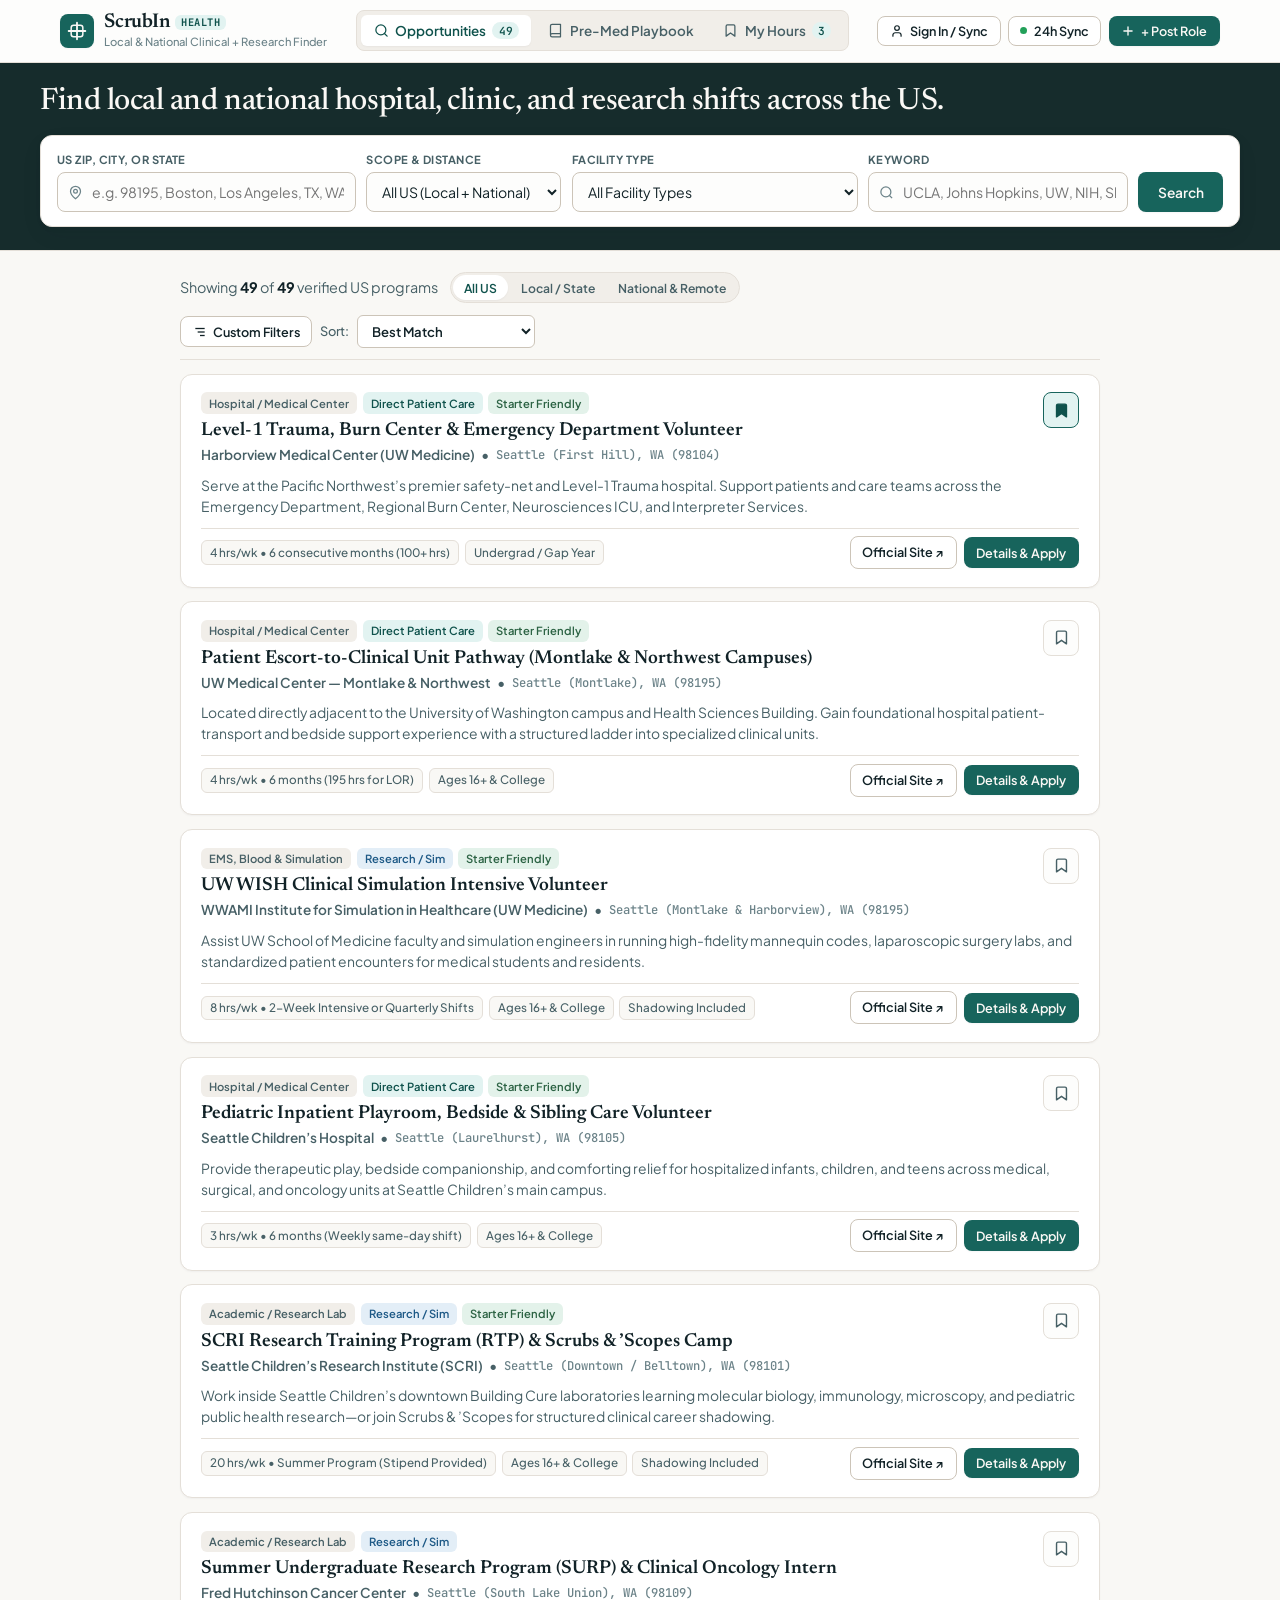
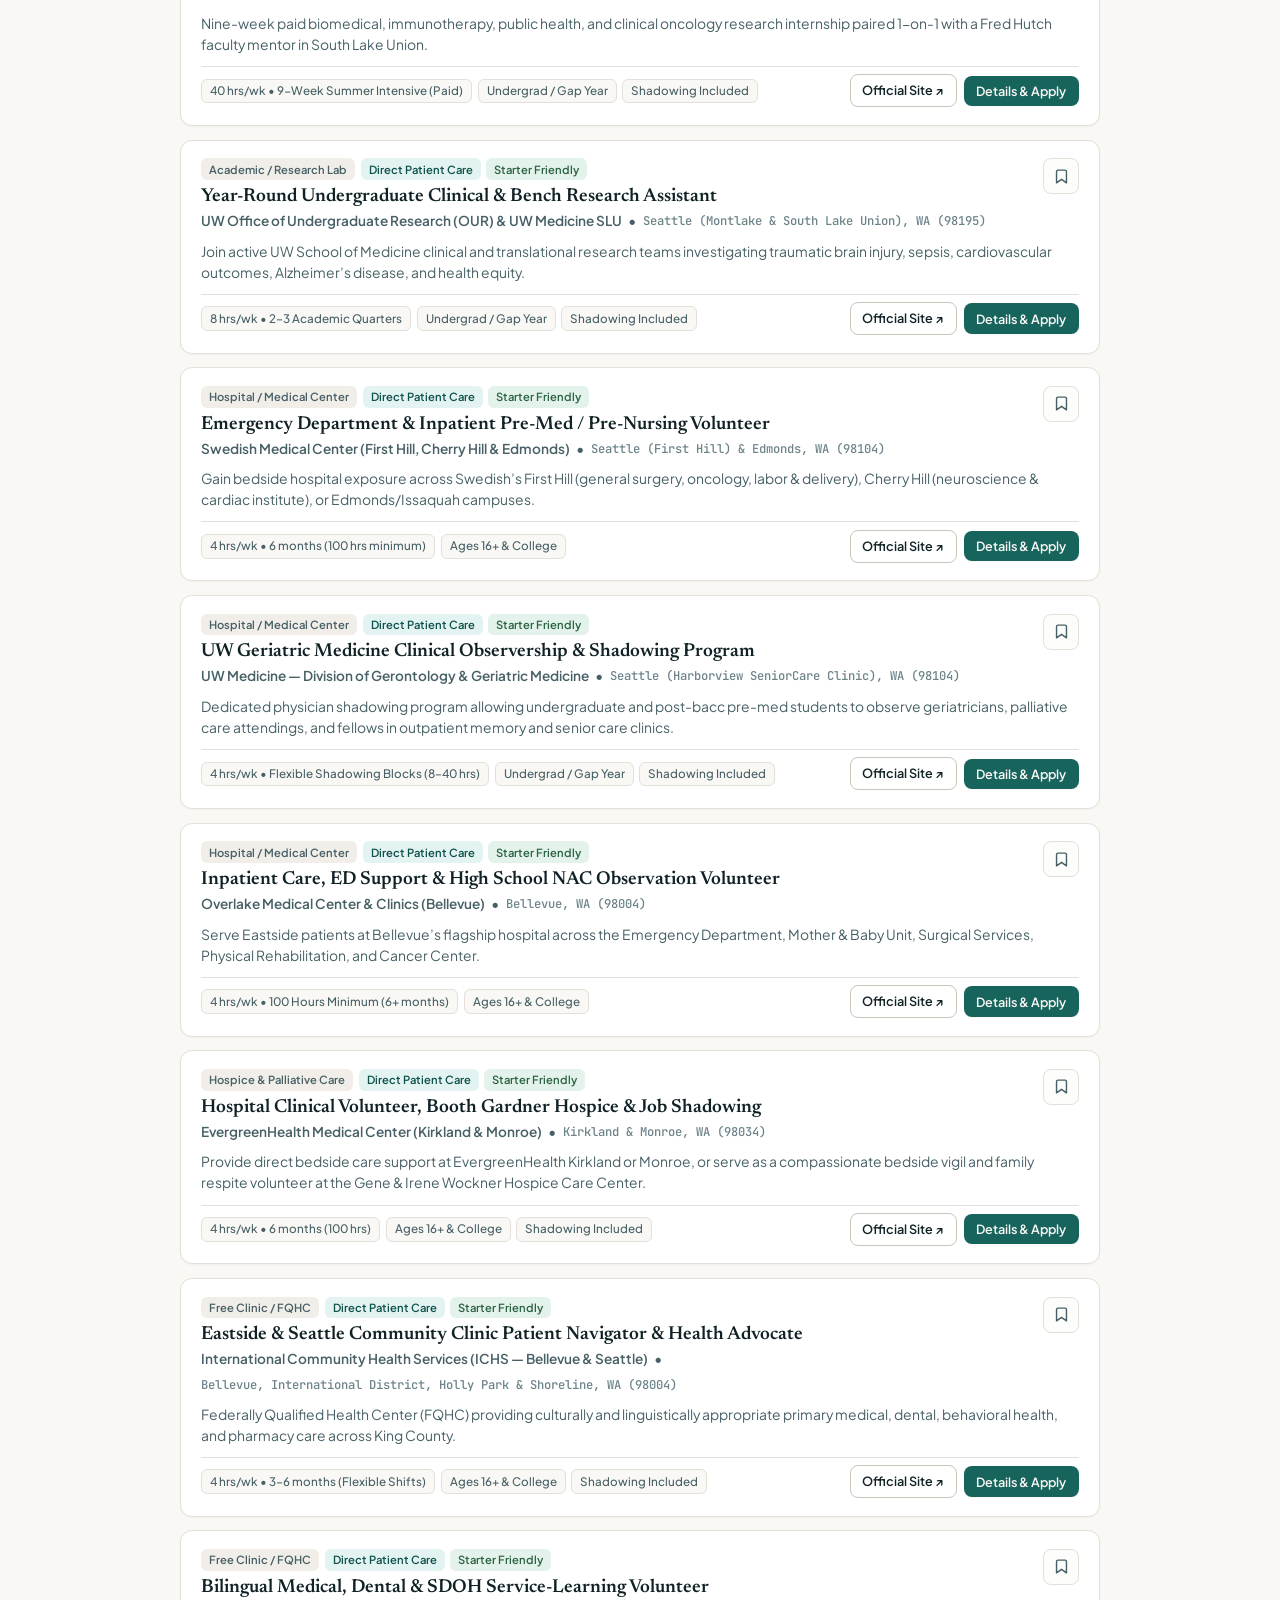
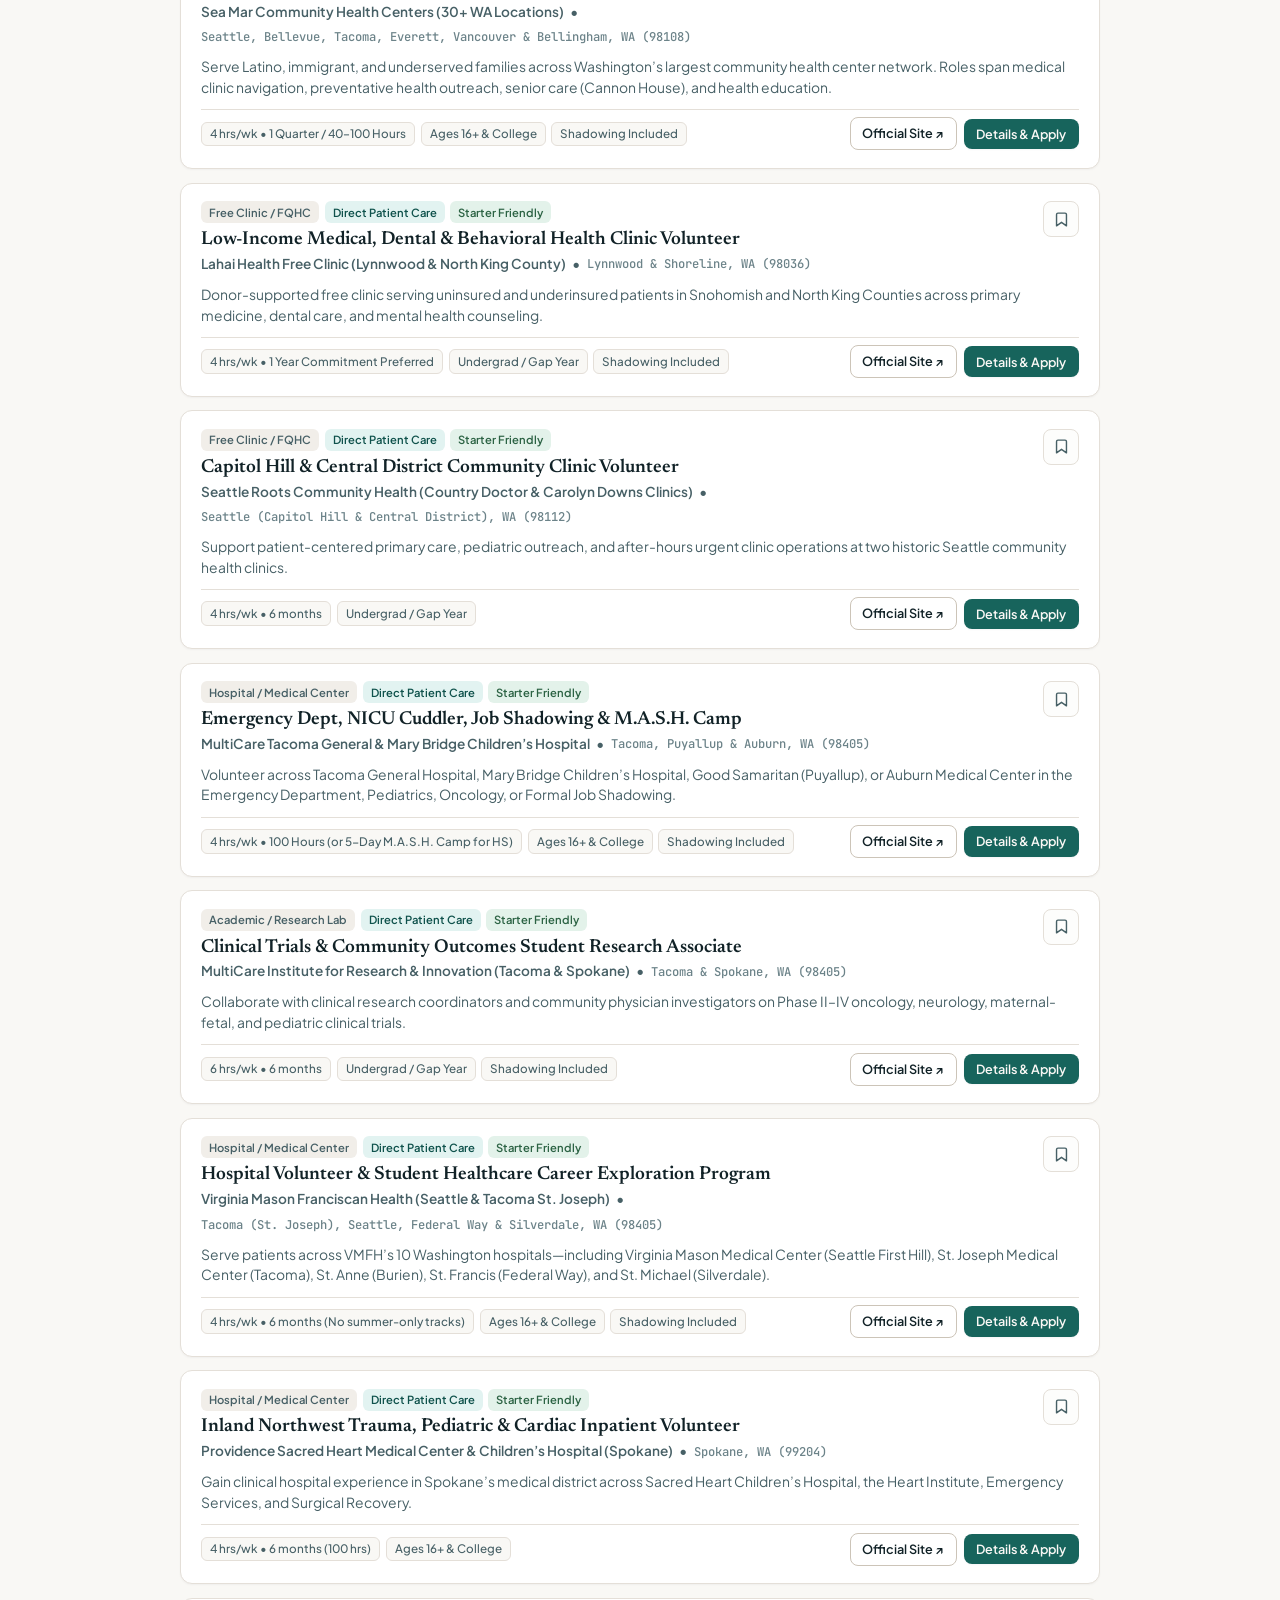
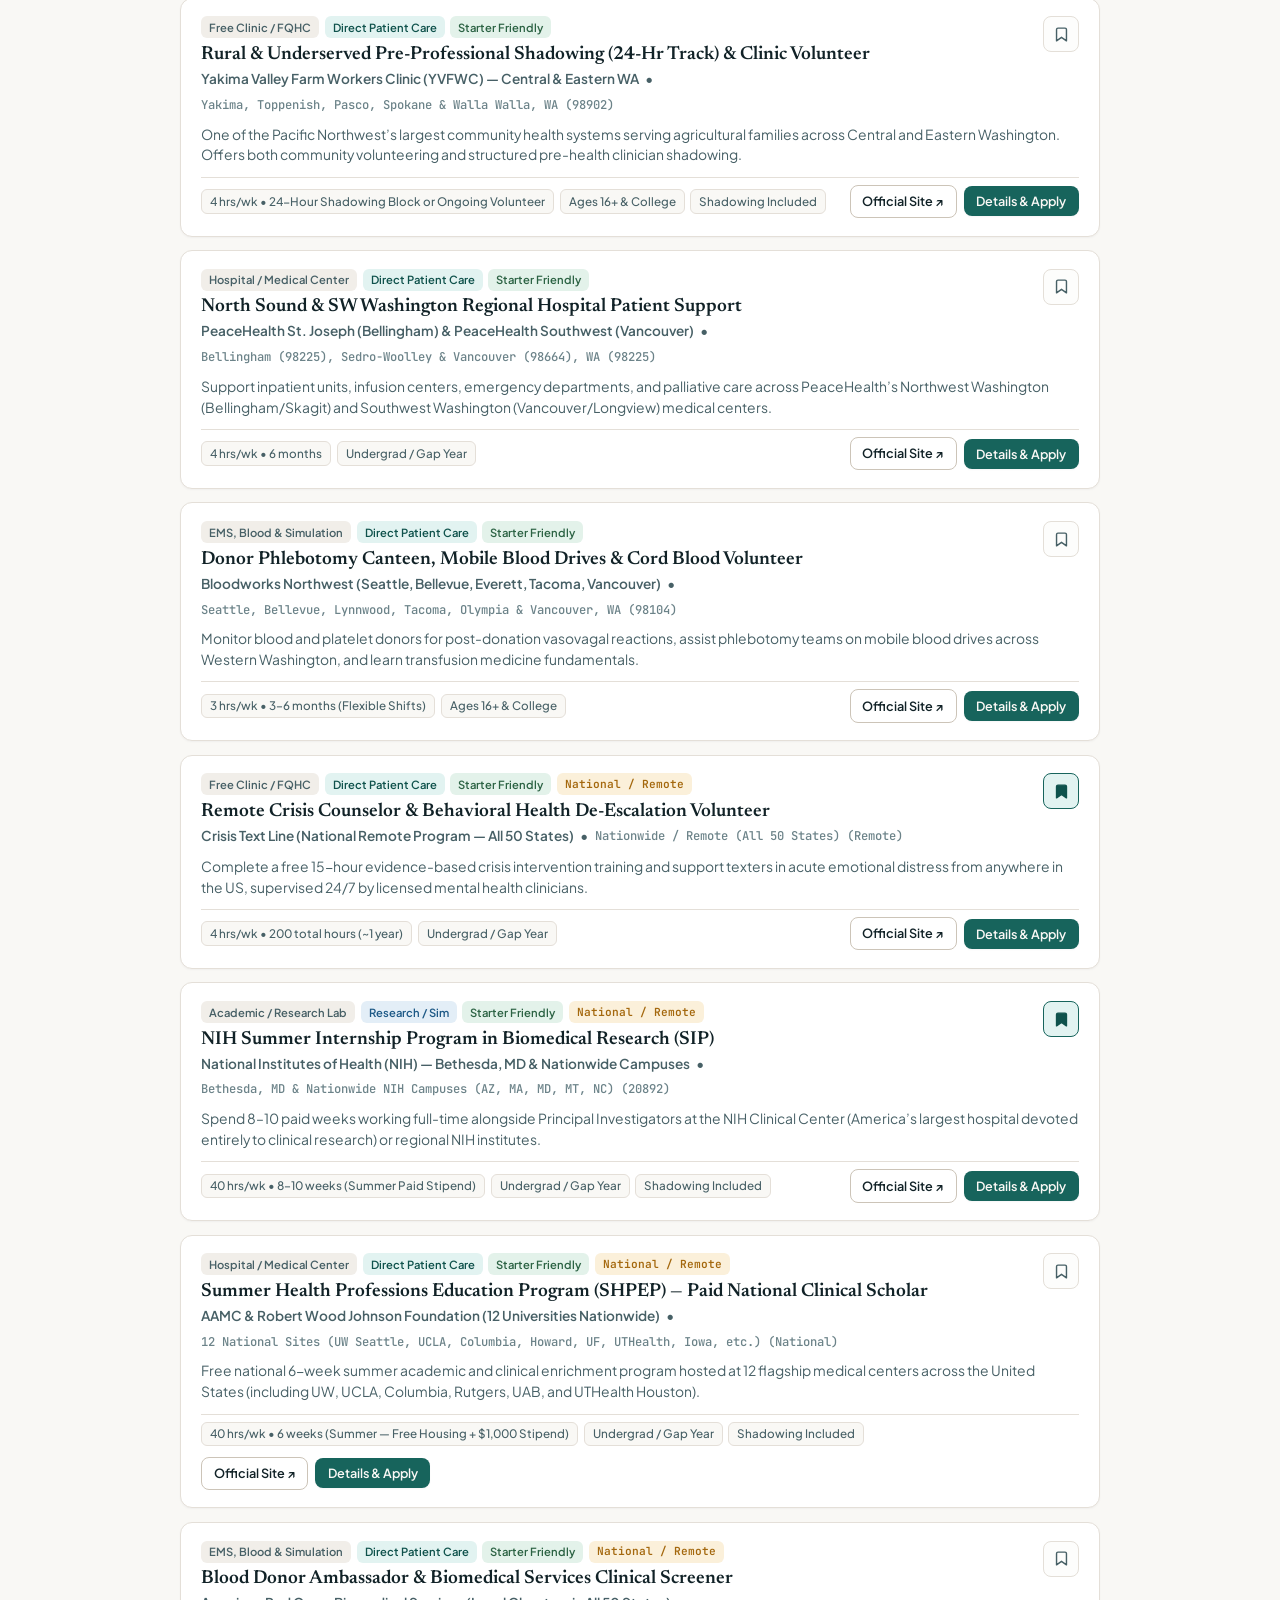
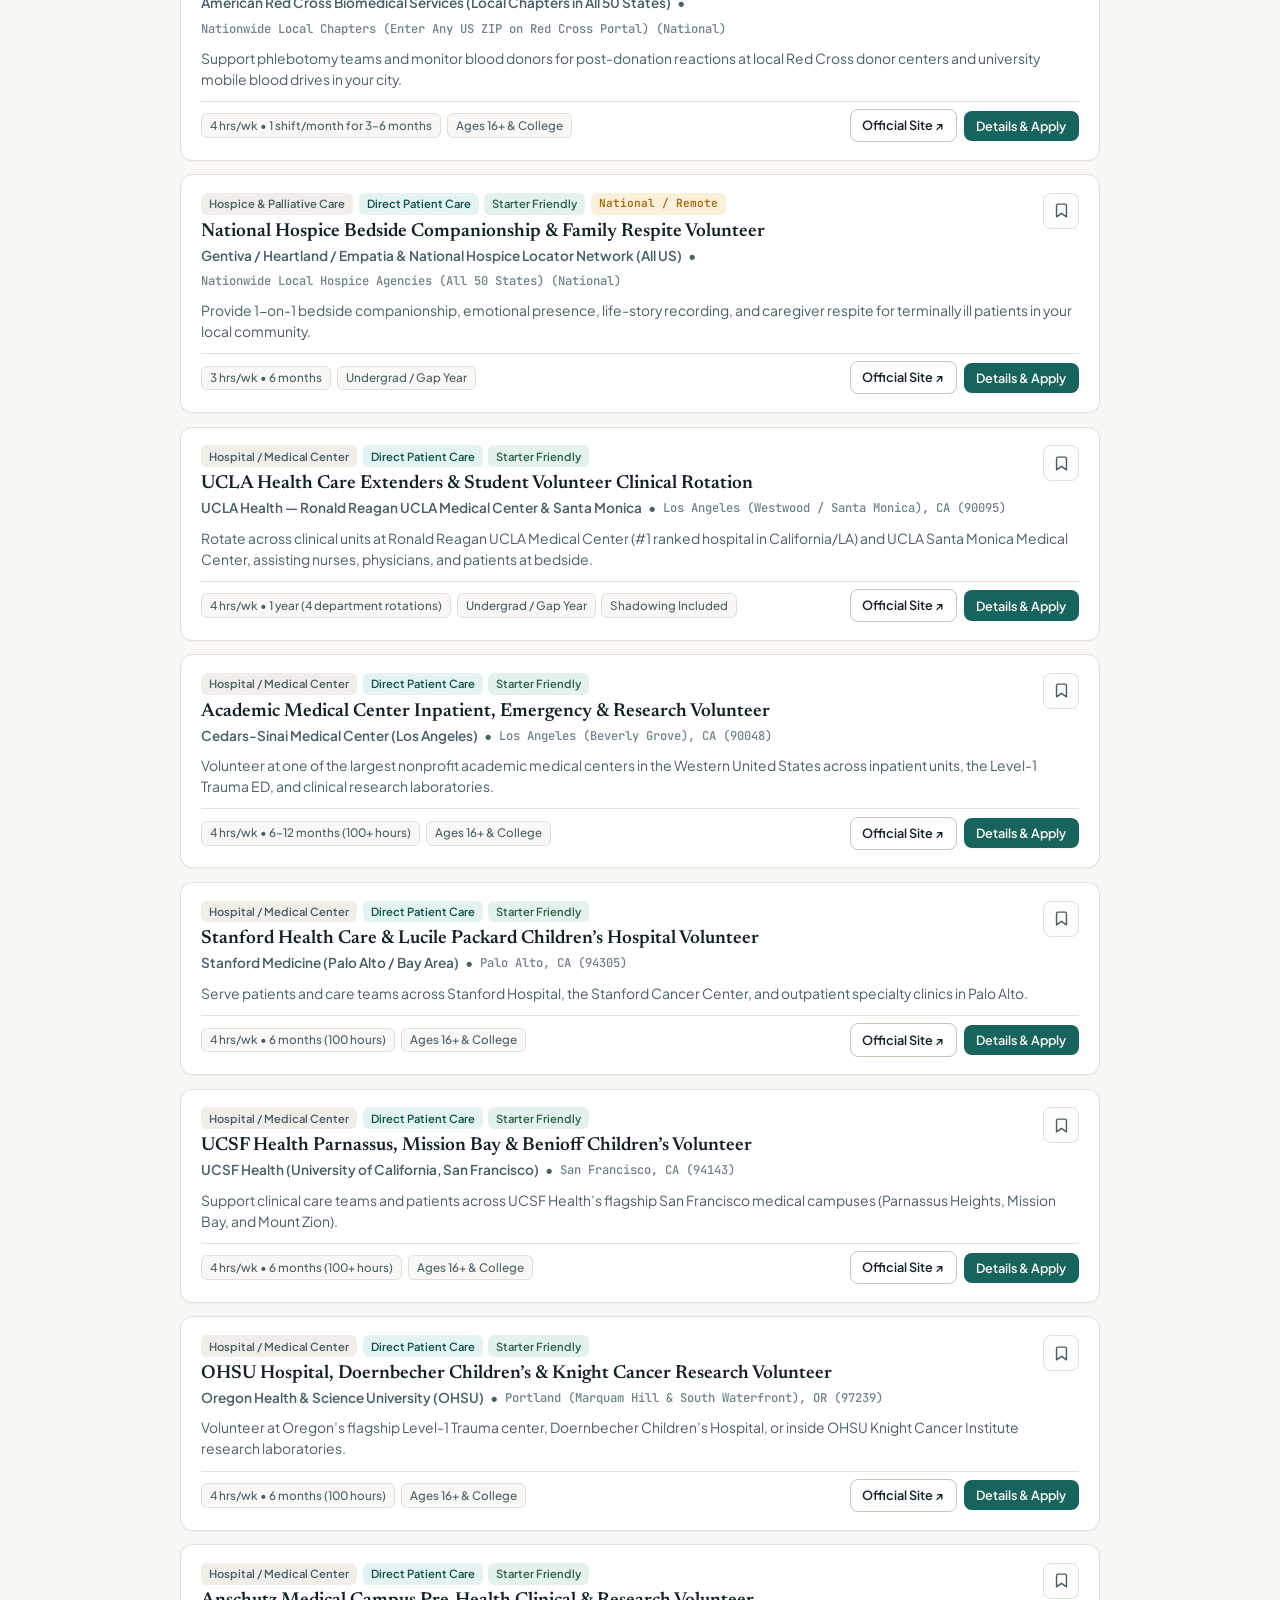
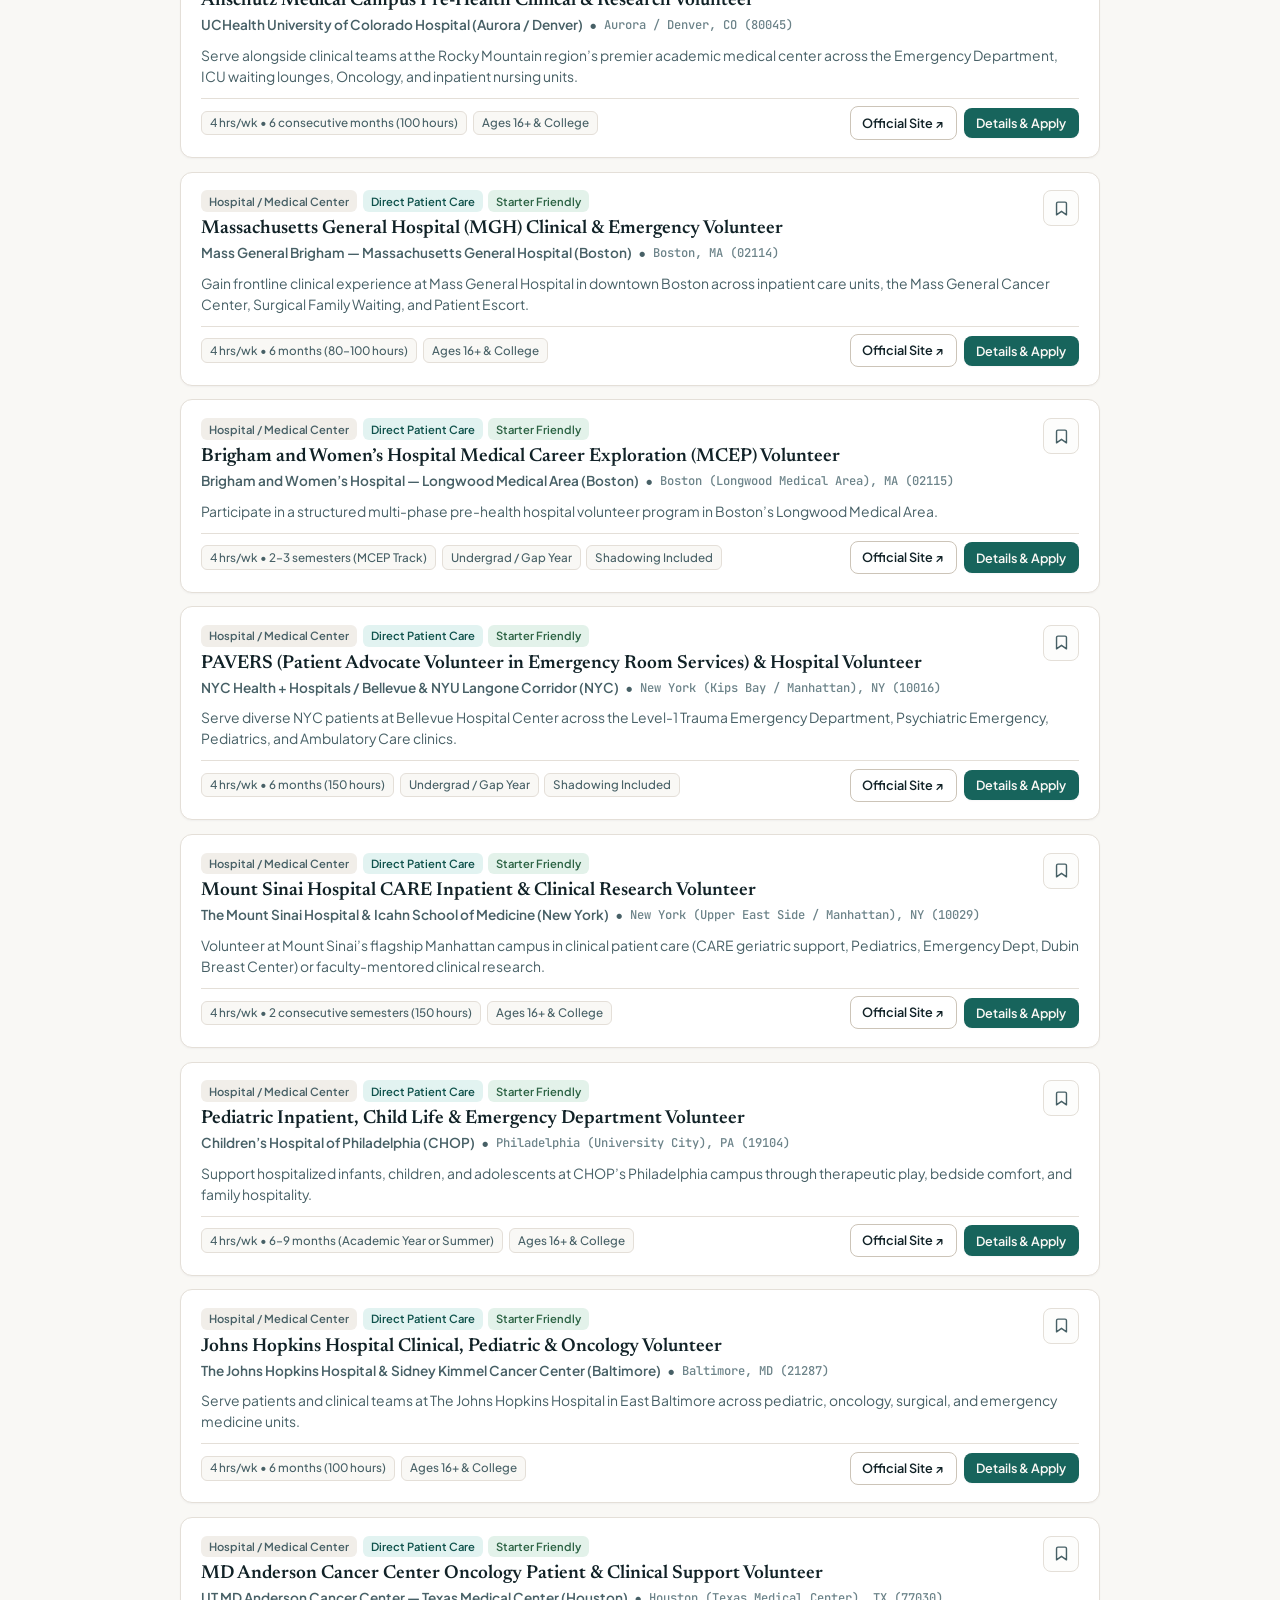
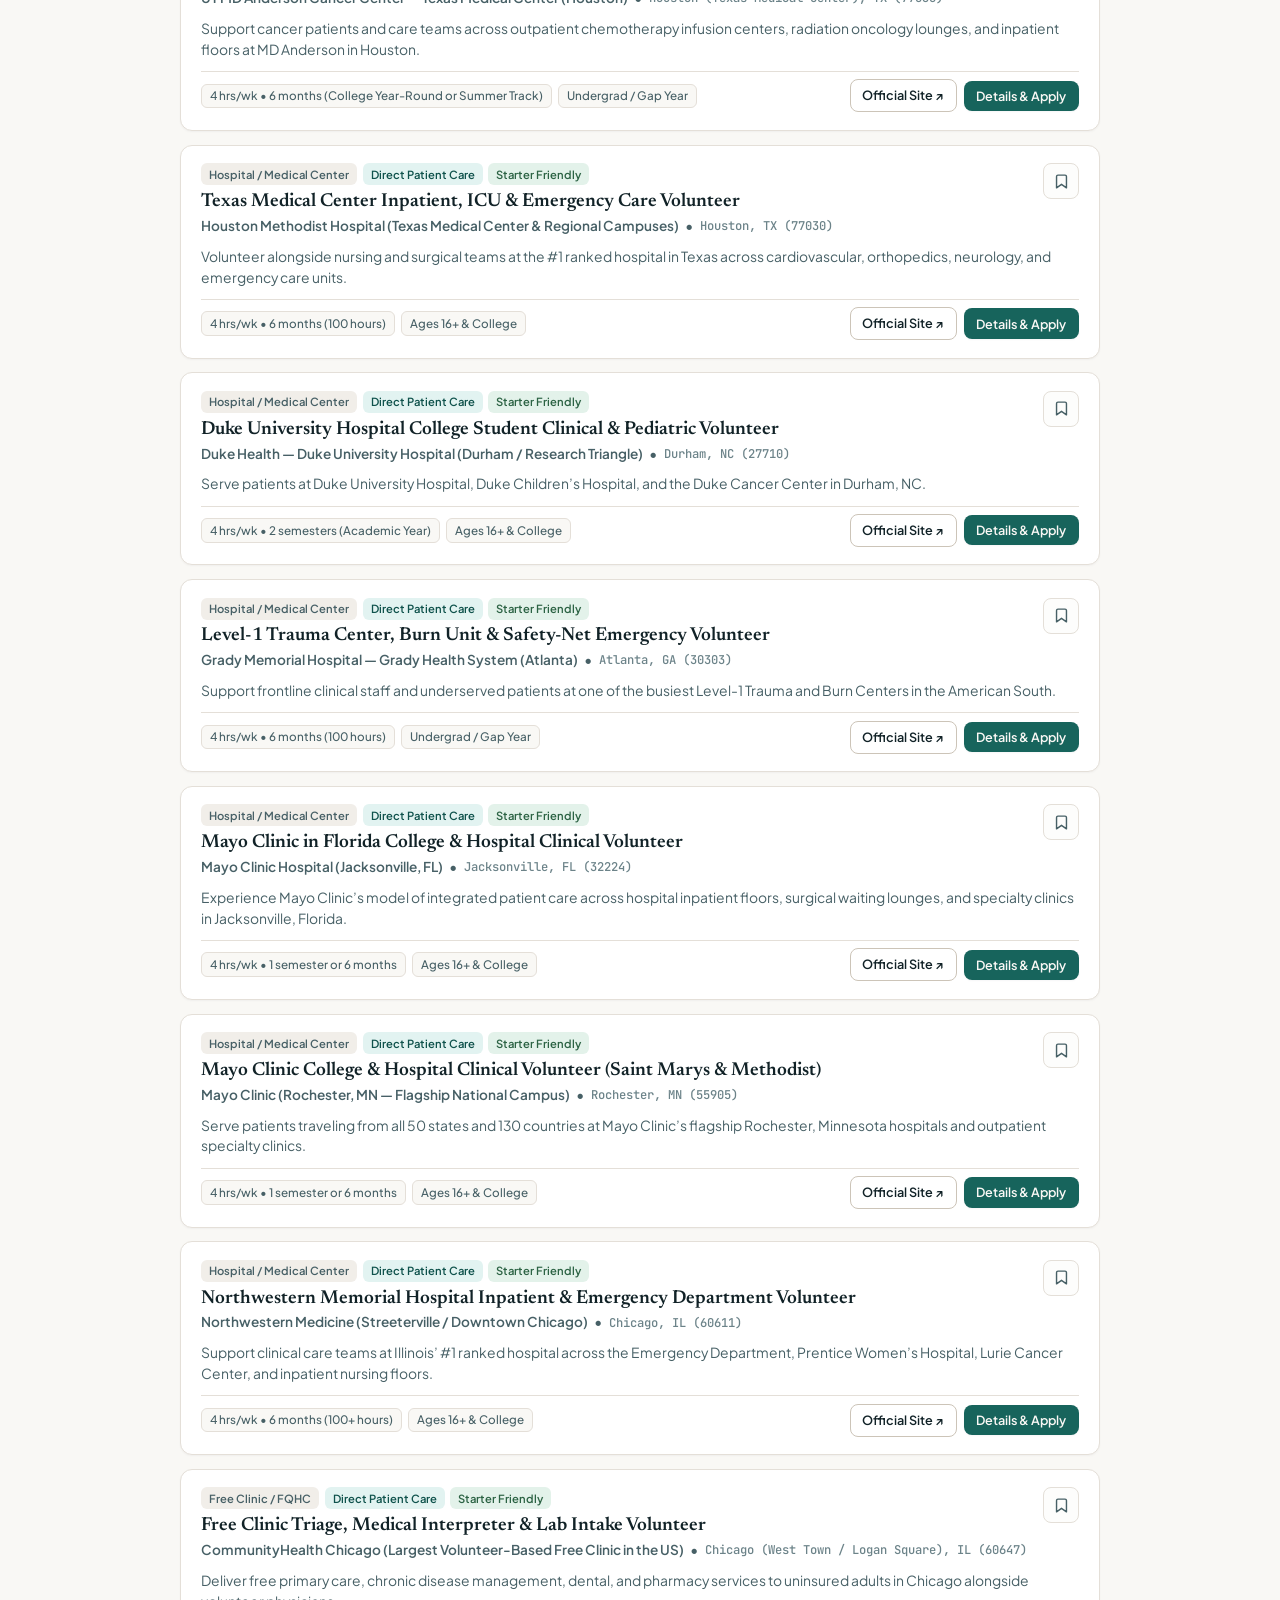
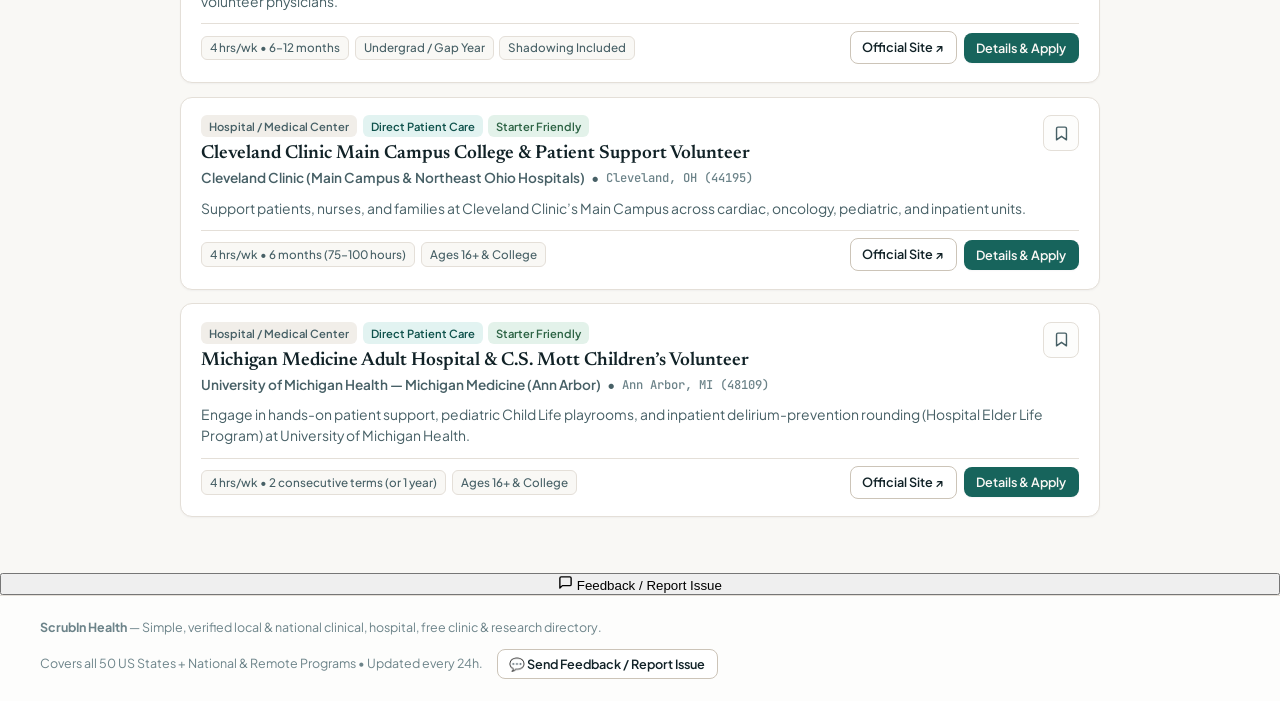
==== public/index.html @ 4bd9d5a3 "Update to ScrubIn Health branding, 10s Feedback modal, and private Admin Feedback inbox" ====
<!DOCTYPE html>
<html lang="en">
<head>
  <meta charset="UTF-8" />
  <meta name="viewport" content="width=device-width, initial-scale=1.0, viewport-fit=cover" />
  <meta name="theme-color" content="#162c2b" />
  <title>ScrubIn Health — US Local &amp; National Pre-Med Clinical, Hospital &amp; Research Finder</title>
  <meta name="description" content="ScrubIn Health (scrubinhealth.com): Verified US local and national clinical, hospital, free clinic, and research volunteer finder &amp; AMCAS hours tracker for pre-med and pre-health students." />
  <link rel="canonical" href="https://scrubinhealth.com/" />
  <meta property="og:type" content="website" />
  <meta property="og:url" content="https://scrubinhealth.com/" />
  <meta property="og:title" content="ScrubIn Health — Local &amp; National Clinical + Research Finder" />
  <meta property="og:description" content="Find hospital, free clinic, and research shifts across all 50 US states and track your AMCAS clinical hours in the cloud." />
  <link rel="preconnect" href="https://fonts.googleapis.com" />
  <link rel="preconnect" href="https://fonts.gstatic.com" crossorigin />
  <link href="https://fonts.googleapis.com/css2?family=JetBrains+Mono:wght@500;600;700&amp;family=Newsreader:ital,opsz,wght@0,6..72,500;0,6..72,600;1,6..72,500&amp;family=Plus+Jakarta+Sans:wght@400;500;600;700&amp;display=swap" rel="stylesheet" />
  <link rel="stylesheet" href="/index.css?v=7" />
</head>
<body>

  <!-- Top Navigation Header -->
  <header class="site-header" role="banner">
    <div class="header-inner">
      <a href="#explore" class="brand-lockup" id="brand-home-link">
        <div class="brand-mark" aria-hidden="true">
          <svg width="20" height="20" viewBox="0 0 24 24" fill="none" stroke="currentColor" stroke-width="2.2" stroke-linecap="round" stroke-linejoin="round">
            <path d="M12 2v20M2 12h20" />
            <rect x="5" y="5" width="14" height="14" rx="3" stroke-width="1.8" />
          </svg>
        </div>
        <div class="brand-text-group">
          <span class="brand-name">
            ScrubIn
            <span class="brand-state-tag">Health</span>
          </span>
          <span class="brand-tagline">Local &amp; National Clinical + Research Finder</span>
        </div>
      </a>

      <nav class="main-nav" aria-label="Primary Navigation">
        <button type="button" class="nav-tab active" id="nav-tab-explore" data-tab="explore">
          <svg width="15" height="15" viewBox="0 0 24 24" fill="none" stroke="currentColor" stroke-width="2" stroke-linecap="round" stroke-linejoin="round"><circle cx="11" cy="11" r="8"/><path d="m21 21-4.3-4.3"/></svg>
          <span>Opportunities</span>
          <span class="nav-badge" id="nav-total-count">56</span>
        </button>
        <button type="button" class="nav-tab" id="nav-tab-toolkit" data-tab="toolkit">
          <svg width="15" height="15" viewBox="0 0 24 24" fill="none" stroke="currentColor" stroke-width="2" stroke-linecap="round" stroke-linejoin="round"><path d="M4 19.5v-15A2.5 2.5 0 0 1 6.5 2H20v20H6.5a2.5 2.5 0 0 1 0-5H20"/></svg>
          <span>Pre-Med Playbook</span>
        </button>
        <button type="button" class="nav-tab" id="nav-tab-tracker" data-tab="tracker">
          <svg width="15" height="15" viewBox="0 0 24 24" fill="none" stroke="currentColor" stroke-width="2" stroke-linecap="round" stroke-linejoin="round"><path d="M19 21l-7-5-7 5V5a2 2 0 0 1 2-2h10a2 2 0 0 1 2 2z"/></svg>
          <span>My Hours</span>
          <span class="nav-badge" id="nav-saved-count">0</span>
        </button>
      </nav>

      <div class="header-actions">
        <button type="button" class="btn btn-secondary btn-sm auth-header-btn" id="open-auth-modal-btn" title="Sign in to sync your clinical & research hours across phone and laptop">
          <svg width="14" height="14" viewBox="0 0 24 24" fill="none" stroke="currentColor" stroke-width="2.1" stroke-linecap="round" stroke-linejoin="round"><path d="M19 21v-2a4 4 0 0 0-4-4H9a4 4 0 0 0-4 4v2"/><circle cx="12" cy="7" r="4"/></svg>
          <span id="auth-header-btn-label">Sign In / Sync</span>
        </button>
        <button type="button" class="btn btn-secondary btn-sm" id="sync-live-data-btn" title="Pull live recruiting US clinical studies from NIH ClinicalTrials.gov API v2 and verify portal URLs (runs automatically every 24h)">
          <span class="sync-dot" aria-hidden="true"></span>
          <span id="sync-status-label">24h Sync</span>
        </button>
        <button type="button" class="btn btn-primary btn-sm" id="open-submit-modal-btn">
          <svg width="14" height="14" viewBox="0 0 24 24" fill="none" stroke="currentColor" stroke-width="2.3" stroke-linecap="round" stroke-linejoin="round"><path d="M12 5v14M5 12h14"/></svg>
          <span>+ Post Role</span>
        </button>
      </div>
    </div>
  </header>

  <!-- Compact, Mobile-First Hero & Search Bar -->
  <section class="hero-section" aria-label="Search Local and National US Clinical and Research Opportunities">
    <div class="hero-container">
      <div class="hero-compact-header">
        <h1 class="hero-headline">Find local and national hospital, clinic, and research shifts across the US.</h1>
      </div>

      <!-- Streamlined Search Console -->
      <form class="search-console" id="opportunity-search-form" onsubmit="return false;">
        <div class="search-grid">
          <div class="search-field-group">
            <label for="zip-search-input" class="field-label">
              <span>US ZIP, City, or State</span>
              <span id="zip-detected-city" class="detected-city-pill"></span>
            </label>
            <div class="input-with-icon">
              <svg class="input-icon" viewBox="0 0 24 24" fill="none" stroke="currentColor" stroke-width="2"><path d="M20 10c0 6-8 12-8 12s-8-6-8-12a8 8 0 0 1 16 0Z"/><circle cx="12" cy="10" r="3"/></svg>
              <input type="text" id="zip-search-input" class="form-input" placeholder="e.g. 98195, Boston, Los Angeles, TX, WA..." maxlength="32" inputmode="text" autocomplete="postal-code" />
            </div>
          </div>

          <div class="search-field-group">
            <label for="radius-select" class="field-label">Scope &amp; Distance</label>
            <select id="radius-select" class="form-select">
              <option value="all" selected>All US (Local + National)</option>
              <option value="10">Local: Within 10 mi</option>
              <option value="25">Local: Within 25 mi</option>
              <option value="50">Local: Within 50 mi</option>
              <option value="100">Local: Within 100 mi</option>
              <option value="remote">National &amp; Remote Only</option>
            </select>
          </div>

          <div class="search-field-group">
            <label for="facility-filter-select" class="field-label">Facility Type</label>
            <select id="facility-filter-select" class="form-select">
              <option value="all">All Facility Types</option>
              <option value="Hospital / Medical Center">Hospitals &amp; Medical Centers</option>
              <option value="Free Clinic / FQHC">Free Clinics &amp; FQHCs</option>
              <option value="Academic / Research Lab">Research Labs &amp; NIH Trials</option>
              <option value="Hospice & Palliative Care">Hospice &amp; Palliative Care</option>
              <option value="EMS, Blood & Simulation">National, Blood &amp; EMS</option>
            </select>
          </div>

          <div class="search-field-group">
            <label for="keyword-search-input" class="field-label">Keyword</label>
            <div class="input-with-icon">
              <svg class="input-icon" viewBox="0 0 24 24" fill="none" stroke="currentColor" stroke-width="2"><circle cx="11" cy="11" r="8"/><path d="m21 21-4.3-4.3"/></svg>
              <input type="text" id="keyword-search-input" class="form-input" placeholder="UCLA, Johns Hopkins, UW, NIH, Shadowing..." />
            </div>
          </div>

          <div class="search-field-group search-btn-group">
            <button type="button" class="btn btn-primary search-submit-btn" id="execute-search-btn">
              Search
            </button>
          </div>
        </div>
        <div id="zip-status-readout" style="display:none;"></div>
      </form>
    </div>
  </section>

  <!-- Main Workspace -->
  <main class="main-content" role="main">

    <!-- ====================================================================
         TAB 1: EXPLORE LOCAL & NATIONAL US OPPORTUNITIES
         ==================================================================== -->
    <section id="tab-panel-explore" class="tab-panel active" aria-labelledby="nav-tab-explore">
      <div class="explore-layout">

        <!-- Main Feed (Full-Width, Centered, Zero Default Clutter) -->
        <div class="feed-column">
          <div class="results-toolbar">
            <div class="toolbar-left-group">
              <div class="results-summary" id="results-summary-text">
                Showing <strong>56</strong> verified US programs
              </div>
              <div class="scope-segmented-control" role="group" aria-label="Filter by Local or National Scope">
                <button type="button" class="scope-pill active" data-scope="all" id="scope-btn-all">All US</button>
                <button type="button" class="scope-pill" data-scope="local" id="scope-btn-local">Local / State</button>
                <button type="button" class="scope-pill" data-scope="national" id="scope-btn-national">National &amp; Remote</button>
              </div>
            </div>
            <div class="toolbar-controls">
              <button type="button" class="btn btn-secondary btn-sm custom-filter-trigger" id="mobile-open-filters-btn" aria-expanded="false">
                <svg width="14" height="14" viewBox="0 0 24 24" fill="none" stroke="currentColor" stroke-width="2.2"><line x1="4" y1="6" x2="20" y2="6"/><line x1="8" y1="12" x2="20" y2="12"/><line x1="12" y1="18" x2="20" y2="18"/></svg>
                <span id="custom-filter-btn-label">Custom Filters</span>
              </button>
              <label for="sort-select" class="sort-label">Sort:</label>
              <select id="sort-select" class="sort-select">
                <option value="relevance">Best Match</option>
                <option value="distance">Closest to ZIP</option>
                <option value="hours_asc">Lowest Weekly Hours</option>
                <option value="starter">Starter-Friendly</option>
              </select>
            </div>
          </div>

          <!-- Hidden by Default: Custom Search / Refine Criteria Drawer -->
          <aside class="filters-sidebar" id="filters-sidebar-drawer" aria-label="Custom Search Criteria">
            <div class="sidebar-header">
              <h2 class="sidebar-title">Custom Search Criteria</h2>
              <div style="display:flex; align-items:center; gap:0.75rem;">
                <button type="button" class="reset-link" id="reset-all-filters-btn">Reset All</button>
                <button type="button" class="close-filters-btn" id="mobile-close-filters-btn" aria-label="Hide custom filters">Hide Filters &times;</button>
              </div>
            </div>

            <div class="filters-drawer-grid">
              <!-- US Region / Hub -->
              <div class="filter-section">
                <h3 class="filter-group-title">US Region &amp; Scope</h3>
                <div class="checkbox-list" id="region-filter-list">
                  <label class="checkbox-row">
                    <span class="checkbox-row-left">
                      <input type="checkbox" name="waregion" value="National & Remote (All 50 States)" id="reg-national" />
                      <span>National &amp; Remote (All US)</span>
                    </span>
                  </label>
                  <label class="checkbox-row">
                    <span class="checkbox-row-left">
                      <input type="checkbox" name="waregion" value="Pacific Northwest (WA / OR)" id="reg-pnw" />
                      <span>Pacific Northwest (WA / OR)</span>
                    </span>
                  </label>
                  <label class="checkbox-row">
                    <span class="checkbox-row-left">
                      <input type="checkbox" name="waregion" value="California & West (CA / CO)" id="reg-west" />
                      <span>California &amp; West (CA / CO)</span>
                    </span>
                  </label>
                  <label class="checkbox-row">
                    <span class="checkbox-row-left">
                      <input type="checkbox" name="waregion" value="Northeast & Mid-Atlantic (MA / NY / PA / MD)" id="reg-northeast" />
                      <span>Northeast (MA / NY / PA / MD)</span>
                    </span>
                  </label>
                  <label class="checkbox-row">
                    <span class="checkbox-row-left">
                      <input type="checkbox" name="waregion" value="South & Texas (TX / NC / GA / FL)" id="reg-south" />
                      <span>South &amp; Texas (TX / NC / GA / FL)</span>
                    </span>
                  </label>
                  <label class="checkbox-row">
                    <span class="checkbox-row-left">
                      <input type="checkbox" name="waregion" value="Midwest (IL / MN / OH / MI)" id="reg-midwest" />
                      <span>Midwest (IL / MN / OH / MI)</span>
                    </span>
                  </label>
                </div>
              </div>

              <!-- Pre-Med Experience Attributes -->
              <div class="filter-section">
                <h3 class="filter-group-title">Program Features</h3>
                <div class="checkbox-list">
                  <label class="checkbox-row">
                    <span class="checkbox-row-left">
                      <input type="checkbox" id="filter-direct-patient" />
                      <span>Direct Patient Contact</span>
                    </span>
                  </label>
                  <label class="checkbox-row">
                    <span class="checkbox-row-left">
                      <input type="checkbox" id="filter-starter-friendly" />
                      <span>Starter Friendly (No Exp.)</span>
                    </span>
                  </label>
                  <label class="checkbox-row">
                    <span class="checkbox-row-left">
                      <input type="checkbox" id="filter-shadowing" />
                      <span>Includes Shadowing</span>
                    </span>
                  </label>
                  <label class="checkbox-row">
                    <span class="checkbox-row-left">
                      <input type="checkbox" id="filter-lor-eligible" />
                      <span>Letter of Rec (LOR) Eligible</span>
                    </span>
                  </label>
                  <label class="checkbox-row">
                    <span class="checkbox-row-left">
                      <input type="checkbox" id="filter-weekend" />
                      <span>Weekend Shifts</span>
                    </span>
                  </label>
                  <label class="checkbox-row">
                    <span class="checkbox-row-left">
                      <input type="checkbox" id="filter-evening" />
                      <span>Evening Shifts</span>
                    </span>
                  </label>
                  <label class="checkbox-row">
                    <span class="checkbox-row-left">
                      <input type="checkbox" id="filter-low-hours" />
                      <span>≤ 4 hrs/week</span>
                    </span>
                  </label>
                </div>
              </div>

              <!-- Student Level Eligibility -->
              <div class="filter-section">
                <h3 class="filter-group-title">Student Level</h3>
                <div class="checkbox-list">
                  <label class="checkbox-row">
                    <span class="checkbox-row-left">
                      <input type="checkbox" name="eligibility" value="High School (16+)" id="elig-hs" />
                      <span>High School (16+)</span>
                    </span>
                  </label>
                  <label class="checkbox-row">
                    <span class="checkbox-row-left">
                      <input type="checkbox" name="eligibility" value="Undergrad / Pre-Med" id="elig-undergrad" />
                      <span>Undergrad / Pre-Med</span>
                    </span>
                  </label>
                  <label class="checkbox-row">
                    <span class="checkbox-row-left">
                      <input type="checkbox" name="eligibility" value="Post-Bacc / Gap Year" id="elig-gap" />
                      <span>Post-Bacc / Gap Year</span>
                    </span>
                  </label>
                </div>
              </div>

              <!-- Medical Field / Specialty -->
              <div class="filter-section">
                <h3 class="filter-group-title">Medical Specialty</h3>
                <div class="checkbox-list" id="specialty-filter-list">
                  <label class="checkbox-row">
                    <span class="checkbox-row-left">
                      <input type="checkbox" name="specialty" value="Emergency Medicine & Trauma" id="spec-er" />
                      <span>Emergency &amp; Trauma</span>
                    </span>
                  </label>
                  <label class="checkbox-row">
                    <span class="checkbox-row-left">
                      <input type="checkbox" name="specialty" value="Pediatrics & Child Life" id="spec-peds" />
                      <span>Pediatrics &amp; Child Life</span>
                    </span>
                  </label>
                  <label class="checkbox-row">
                    <span class="checkbox-row-left">
                      <input type="checkbox" name="specialty" value="Primary Care & Underserved" id="spec-primary" />
                      <span>Primary Care &amp; Free Clinics</span>
                    </span>
                  </label>
                  <label class="checkbox-row">
                    <span class="checkbox-row-left">
                      <input type="checkbox" name="specialty" value="Oncology & Hematology" id="spec-onc" />
                      <span>Oncology &amp; Cancer Care</span>
                    </span>
                  </label>
                  <label class="checkbox-row">
                    <span class="checkbox-row-left">
                      <input type="checkbox" name="specialty" value="Translational & Clinical Research" id="spec-research" />
                      <span>Clinical &amp; Bench Research</span>
                    </span>
                  </label>
                  <label class="checkbox-row">
                    <span class="checkbox-row-left">
                      <input type="checkbox" name="specialty" value="Hospice & Geriatrics" id="spec-hospice" />
                      <span>Hospice &amp; Geriatrics</span>
                    </span>
                  </label>
                  <label class="checkbox-row">
                    <span class="checkbox-row-left">
                      <input type="checkbox" name="specialty" value="Surgery, Inpatient & Simulation" id="spec-cardio" />
                      <span>Surgery &amp; Simulation</span>
                    </span>
                  </label>
                </div>
              </div>
            </div>
          </aside>

          <div class="active-filters-bar" id="active-filters-bar" aria-live="polite"></div>

          <div class="opportunities-grid" id="opportunities-grid" role="region" aria-label="Washington State Volunteer Opportunities List">
            <!-- Populated dynamically by app.js -->
          </div>
        </div>
      </div>
    </section>

    <!-- ====================================================================
         TAB 2: US PRE-MED DISCOVERY ENGINE & STARTER PLAYBOOK
         ==================================================================== -->
    <section id="tab-panel-toolkit" class="tab-panel" aria-labelledby="nav-tab-toolkit">
      <div class="section-header-block">
        <div>
          <span class="resource-category">National &amp; Regional Portals</span>
          <h2 class="section-heading">US Pre-Med Opportunity Finder &amp; Starter Playbook</h2>
          <p class="section-subheading">
            Direct links to national free clinic networks (NAFC / HRSA FQHCs), NIH &amp; AAMC summer fellowships, fast-track clinical credentials, and cold-email templates.
          </p>
        </div>
      </div>

      <div class="discovery-filter-bar" role="group" aria-label="Filter Discovery Portals">
        <button type="button" class="discovery-filter-btn active" data-disc-cat="all" id="disc-btn-all">All Portals</button>
        <button type="button" class="discovery-filter-btn" data-disc-cat="Research & Lab Finder" id="disc-btn-research">NIH &amp; Research Labs</button>
        <button type="button" class="discovery-filter-btn" data-disc-cat="Free & FQHC Clinic Network" id="disc-btn-clinics">Free &amp; FQHC Clinics</button>
        <button type="button" class="discovery-filter-btn" data-disc-cat="Shadowing & Hospital Portals" id="disc-btn-shadowing">Shadowing &amp; Hospitals</button>
        <button type="button" class="discovery-filter-btn" data-disc-cat="WA Fast-Track Credentials" id="disc-btn-credentials">Clinical Credentials (EMT / CNA / MA)</button>
      </div>

      <div class="discovery-portals-grid" id="discovery-portals-grid"></div>

      <div class="toolkit-grid">
        <!-- Interactive Clinical Readiness Checklist -->
        <div class="panel-card">
          <div class="panel-card-header">
            <h3 class="panel-card-title">Hospital Onboarding Checklist</h3>
            <span class="progress-pill" id="checklist-progress-text">0 / 6 Ready</span>
          </div>
          <div class="progress-bar-track" aria-hidden="true">
            <div class="progress-bar-fill" id="checklist-progress-bar" style="width: 0%;"></div>
          </div>
          <div class="checklist-items" id="readiness-checklist-container"></div>
        </div>

        <!-- Cold Email & Coordinator Outreach Generator -->
        <div class="panel-card">
          <div class="panel-card-header">
            <h3 class="panel-card-title">Cold-Email Templates</h3>
            <button type="button" class="btn btn-primary btn-sm" id="copy-template-btn">
              Copy Email
            </button>
          </div>
          <div class="template-tabs" role="tablist">
            <button type="button" class="template-tab-btn active" id="tpl-btn-research" data-template="research">Research PI</button>
            <button type="button" class="template-tab-btn" id="tpl-btn-clinic" data-template="clinic">Free Clinic</button>
            <button type="button" class="template-tab-btn" id="tpl-btn-shadowing" data-template="shadowing">MD Shadowing</button>
            <button type="button" class="template-tab-btn" id="tpl-btn-hospital" data-template="hospital">Hospital Check-In</button>
          </div>
          <pre class="template-box" id="outreach-template-preview"></pre>
        </div>
      </div>

      <div class="section-header-block">
        <div>
          <span class="resource-category">Seasonal Deadlines</span>
          <h3 class="section-heading" style="font-size: 1.35rem;">National &amp; Hospital Recruitment Calendar</h3>
        </div>
      </div>
      <div class="timeline-grid" id="wa-timeline-grid"></div>

      <div class="section-header-block">
        <div>
          <span class="resource-category">Pre-Med Strategy</span>
          <h3 class="section-heading" style="font-size: 1.35rem;">Quick Starter Guides</h3>
        </div>
      </div>
      <div class="resources-grid" id="starter-resources-grid"></div>
    </section>

    <!-- ====================================================================
         TAB 3: MY TRACKER & CLINICAL HOURS LOG
         ==================================================================== -->
    <section id="tab-panel-tracker" class="tab-panel" aria-labelledby="nav-tab-tracker">
      <!-- Idea A: Guest-First Cloud Sync & Student Account Banner -->
      <div id="cloud-account-banner" class="cloud-account-banner"></div>

      <div class="section-header-block">
        <div>
          <h2 class="section-heading">Saved Programs &amp; AMCAS Hours Tracker</h2>
          <p class="section-subheading">
            Bookmark local and national opportunities and log your clinical, research, and shadowing hours across all your devices.
          </p>
        </div>
        <div style="display:flex; align-items:center; gap:0.5rem; flex-wrap:wrap;">
          <button type="button" class="btn btn-secondary btn-sm" id="export-hours-csv-btn">
            <svg width="14" height="14" viewBox="0 0 24 24" fill="none" stroke="currentColor" stroke-width="2.1" stroke-linecap="round" stroke-linejoin="round"><path d="M21 15v4a2 2 0 0 1-2 2H5a2 2 0 0 1-2-2v-4"/><polyline points="7 10 12 15 17 10"/><line x1="12" y1="15" x2="12" y2="3"/></svg>
            <span>Export AMCAS CSV</span>
          </button>
        </div>
      </div>

      <div class="tracker-summary-grid">
        <div class="metric-card">
          <span class="metric-card-label">Clinical Hours</span>
          <div class="metric-card-value" id="metric-clinical-hours">0.0 hrs</div>
          <span class="metric-card-target">Goal: 150+ hrs</span>
        </div>
        <div class="metric-card">
          <span class="metric-card-label">Research Hours</span>
          <div class="metric-card-value" id="metric-research-hours">0.0 hrs</div>
          <span class="metric-card-target">Goal: 100+ hrs</span>
        </div>
        <div class="metric-card">
          <span class="metric-card-label">Shadowing</span>
          <div class="metric-card-value" id="metric-shadowing-hours">0.0 hrs</div>
          <span class="metric-card-target">AMCAS Goal: 40+ hrs</span>
        </div>
        <div class="metric-card">
          <span class="metric-card-label">Saved Roles</span>
          <div class="metric-card-value" id="metric-saved-programs">0</div>
          <span class="metric-card-target">In your list</span>
        </div>
      </div>

      <div class="tracker-two-col">
        <div class="panel-card">
          <div class="panel-card-header">
            <h3 class="panel-card-title">Saved Opportunities</h3>
          </div>
          <div class="saved-list" id="saved-opportunities-list"></div>
        </div>

        <div class="panel-card">
          <div class="panel-card-header">
            <h3 class="panel-card-title">Log a Shift</h3>
            <span class="cloud-sync-mini-pill" id="shift-form-sync-pill">Saved Locally</span>
          </div>
          <form class="hours-log-form" id="log-hours-form">
            <div>
              <label for="log-org-input" class="field-label">Facility / Lab</label>
              <input type="text" id="log-org-input" class="form-input" placeholder="e.g. UCLA Health / Harborview" required />
            </div>
            <div>
              <label for="log-category-select" class="field-label">Category</label>
              <select id="log-category-select" class="form-select">
                <option value="Clinical (Direct Patient)">Clinical (Direct Patient)</option>
                <option value="Research / Lab">Research / Lab</option>
                <option value="Physician Shadowing">Physician Shadowing</option>
                <option value="Community Health">Community Health</option>
              </select>
            </div>
            <div>
              <label for="log-hours-input" class="field-label">Hours</label>
              <input type="number" id="log-hours-input" class="form-input" min="0.5" max="200" step="0.5" placeholder="4.0" required />
            </div>
            <div>
              <label for="log-date-input" class="field-label">Date</label>
              <input type="date" id="log-date-input" class="form-input" required />
            </div>
            <div class="full-span">
              <label for="log-supervisor-input" class="field-label">Supervisor / Coordinator (Optional — for AMCAS Verification)</label>
              <input type="text" id="log-supervisor-input" class="form-input" placeholder="e.g. Dr. Elena Rostova / volunteer@uw.edu" />
            </div>
            <div class="full-span">
              <label for="log-reflection-input" class="field-label">Notes / Takeaway</label>
              <input type="text" id="log-reflection-input" class="form-input" placeholder="What did you learn or do on this shift?" />
            </div>
            <div class="full-span">
              <button type="submit" class="btn btn-primary" id="submit-hours-log-btn" style="width: 100%;">
                + Log Hours
              </button>
            </div>
          </form>

          <div style="overflow-x: auto;">
            <table class="hours-table" aria-label="Logged Clinical and Research Shifts">
              <thead>
                <tr>
                  <th>Date</th>
                  <th>Facility &amp; Notes</th>
                  <th>Category</th>
                  <th>Hrs</th>
                  <th></th>
                </tr>
              </thead>
              <tbody id="hours-log-tbody"></tbody>
            </table>
          </div>
        </div>
      </div>
    </section>

  </main>

  <!-- ====================================================================
       MODAL 1: PROGRAM DETAILS & APPLICATION DOSSIER
       ==================================================================== -->
  <div class="modal-backdrop" id="detail-modal-backdrop" role="dialog" aria-modal="true" aria-labelledby="detail-modal-title">
    <div class="modal-dialog">
      <div class="modal-header">
        <div>
          <div class="opp-meta-row" id="detail-modal-badges"></div>
          <h2 class="opp-title" id="detail-modal-title">Program Title</h2>
          <div class="opp-org-line" id="detail-modal-org"></div>
        </div>
        <button type="button" class="modal-close-btn" id="close-detail-modal-btn" aria-label="Close modal">&times;</button>
      </div>
      <div id="detail-modal-body"></div>
    </div>
  </div>

  <!-- ====================================================================
       MODAL 2: POST A NEW US VOLUNTEER OPPORTUNITY
       ==================================================================== -->
  <div class="modal-backdrop" id="submit-modal-backdrop" role="dialog" aria-modal="true" aria-labelledby="submit-modal-title">
    <div class="modal-dialog">
      <div class="modal-header">
        <div>
          <span class="resource-category">Community Contribution</span>
          <h2 class="opp-title" id="submit-modal-title" style="margin-top: 0.2rem;">Post a Local or National Opportunity</h2>
        </div>
        <button type="button" class="modal-close-btn" id="close-submit-modal-btn" aria-label="Close modal">&times;</button>
      </div>
      <form id="submit-opportunity-form">
        <div class="form-grid-2">
          <div class="full-width">
            <label for="new-opp-title" class="field-label">Role Title *</label>
            <input type="text" id="new-opp-title" class="form-input" placeholder="e.g. Emergency Dept Volunteer" required />
          </div>
          <div>
            <label for="new-opp-org" class="field-label">Hospital, Clinic, or Lab *</label>
            <input type="text" id="new-opp-org" class="form-input" placeholder="e.g. UCLA Health / UW Medicine" required />
          </div>
          <div>
            <label for="new-opp-facility" class="field-label">Facility Type *</label>
            <select id="new-opp-facility" class="form-select" required>
              <option value="Hospital / Medical Center">Hospital / Medical Center</option>
              <option value="Free Clinic / FQHC">Free Clinic / FQHC</option>
              <option value="Academic / Research Lab">Academic / Research Lab</option>
              <option value="Hospice & Palliative Care">Hospice &amp; Palliative Care</option>
              <option value="EMS, Blood & Simulation">National, Blood &amp; EMS</option>
            </select>
          </div>
          <div>
            <label for="new-opp-specialty" class="field-label">Specialty *</label>
            <select id="new-opp-specialty" class="form-select" required>
              <option value="Emergency Medicine & Trauma">Emergency &amp; Trauma</option>
              <option value="Pediatrics & Child Life">Pediatrics &amp; Child Life</option>
              <option value="Primary Care & Underserved">Primary Care &amp; Free Clinic</option>
              <option value="Oncology & Hematology">Oncology &amp; Cancer Care</option>
              <option value="Translational & Clinical Research">Clinical &amp; Bench Research</option>
              <option value="Hospice & Geriatrics">Hospice &amp; Geriatrics</option>
              <option value="Surgery, Inpatient & Simulation">Surgery &amp; Simulation</option>
            </select>
          </div>
          <div>
            <label for="new-opp-zip" class="field-label">US ZIP Code (or "Remote") *</label>
            <input type="text" id="new-opp-zip" class="form-input" placeholder="e.g. 90095, 10016, 98195" required />
          </div>
          <div>
            <label for="new-opp-city" class="field-label">City &amp; State *</label>
            <input type="text" id="new-opp-city" class="form-input" placeholder="e.g. Los Angeles, CA" required />
          </div>
          <div>
            <label for="new-opp-hours" class="field-label">Hrs / Week *</label>
            <input type="number" id="new-opp-hours" class="form-input" min="1" max="40" value="4" required />
          </div>
          <div>
            <label for="new-opp-duration" class="field-label">Min Commitment *</label>
            <input type="text" id="new-opp-duration" class="form-input" placeholder="e.g. 6 months" required />
          </div>
          <div class="full-width">
            <label for="new-opp-desc" class="field-label">Short Description *</label>
            <textarea id="new-opp-desc" class="form-input" rows="2" placeholder="What will students do and how do they apply?" required></textarea>
          </div>
          <div>
            <label for="new-opp-email" class="field-label">Official Link or Email *</label>
            <input type="text" id="new-opp-email" class="form-input" placeholder="https://... or email" required />
          </div>
          <div style="display:flex; flex-direction:column; justify-content:center; gap:0.4rem; padding-top:0.5rem;">
            <label class="checkbox-row">
              <span class="checkbox-row-left">
                <input type="checkbox" id="new-opp-clinical" checked />
                <span>Direct Patient Contact</span>
              </span>
            </label>
            <label class="checkbox-row">
              <span class="checkbox-row-left">
                <input type="checkbox" id="new-opp-starter" checked />
                <span>Starter Friendly</span>
              </span>
            </label>
          </div>
        </div>
        <div style="margin-top: 1.25rem; display: flex; justify-content: flex-end; gap: 0.65rem;">
          <button type="button" class="btn btn-secondary" id="cancel-submit-modal-btn">Cancel</button>
          <button type="submit" class="btn btn-primary" id="save-new-opportunity-btn">Publish</button>
        </div>
      </form>
    </div>
  </div>

  <!-- ====================================================================
       MODAL 3: STUDENT SIGN-IN & CLOUD HOURS SYNC (IDEA A)
       ==================================================================== -->
  <div class="modal-backdrop" id="auth-modal-backdrop" role="dialog" aria-modal="true" aria-labelledby="auth-modal-title">
    <div class="modal-dialog auth-modal-dialog">
      <div class="modal-header">
        <div>
          <span class="resource-category">Cloud Backup &amp; Multi-Device Sync</span>
          <h2 class="opp-title" id="auth-modal-title" style="margin-top: 0.2rem;">Sign In to Sync Your Hours</h2>
          <p style="font-size: 0.84rem; color: var(--ink-secondary); margin-top: 0.2rem;">
            Back up your clinical, research, and shadowing hours so they stay in sync across your phone and laptop.
          </p>
        </div>
        <button type="button" class="modal-close-btn" id="close-auth-modal-btn" aria-label="Close modal">&times;</button>
      </div>

      <div class="oauth-buttons-stack">
        <button type="button" class="oauth-btn oauth-btn-google" id="oauth-google-btn">
          <svg width="18" height="18" viewBox="0 0 24 24" aria-hidden="true">
            <path fill="#4285F4" d="M23.49 12.27c0-.79-.07-1.54-.19-2.27H12v4.51h6.47c-.29 1.48-1.14 2.73-2.4 3.58v3h3.86c2.26-2.09 3.56-5.17 3.56-8.82z"/>
            <path fill="#34A853" d="M12 24c3.24 0 5.95-1.08 7.93-2.91l-3.86-3c-1.08.72-2.45 1.16-4.07 1.16-3.13 0-5.78-2.11-6.73-4.96H1.29v3.09C3.26 21.3 7.31 24 12 24z"/>
            <path fill="#FBBC05" d="M5.27 14.29c-.25-.72-.38-1.49-.38-2.29s.14-1.57.38-2.29V6.62H1.29C.47 8.24 0 10.06 0 12s.47 3.76 1.29 5.38l3.98-3.09z"/>
            <path fill="#EA4335" d="M12 4.75c1.77 0 3.35.61 4.6 1.8l3.42-3.42C17.95 1.19 15.24 0 12 0 7.31 0 3.26 2.7 1.29 6.62l3.98 3.09c.95-2.85 3.6-4.96 6.73-4.96z"/>
          </svg>
          <span>Continue with Google</span>
        </button>

        <button type="button" class="oauth-btn oauth-btn-apple" id="oauth-apple-btn">
          <svg width="18" height="18" viewBox="0 0 24 24" fill="currentColor" aria-hidden="true">
            <path d="M17.05 20.28c-.98.95-2.05.8-3.08.35-1.09-.46-2.09-.48-3.24 0-1.44.62-2.2.44-3.06-.35C2.79 15.25 3.51 7.59 9.05 7.31c1.35.07 2.29.74 3.08.8 1.18-.24 2.31-.93 3.57-.84 1.51.12 2.65.72 3.4 1.8-3.12 1.87-2.38 5.98.48 7.13-.57 1.5-1.31 2.99-2.54 4.09zM12.03 7.25c-.15-2.23 1.66-4.07 3.74-4.25.29 2.58-2.34 4.5-3.74 4.25z"/>
          </svg>
          <span>Continue with Apple</span>
        </button>
      </div>

      <div class="auth-divider">
        <span>or sync with your .edu / student email</span>
      </div>

      <form id="student-auth-form">
        <div class="form-grid-2">
          <div class="full-width">
            <label for="auth-email-input" class="field-label">Student or Personal Email *</label>
            <input type="email" id="auth-email-input" class="form-input" placeholder="e.g. alex@uw.edu or alex@ucla.edu" required />
          </div>
          <div>
            <label for="auth-name-input" class="field-label">Your Name *</label>
            <input type="text" id="auth-name-input" class="form-input" placeholder="e.g. Alex Rivera" required />
          </div>
          <div>
            <label for="auth-pin-input" class="field-label">4-Digit PIN (Optional)</label>
            <input type="password" id="auth-pin-input" class="form-input" placeholder="••••" maxlength="16" />
          </div>
          <div>
            <label for="auth-track-select" class="field-label">Pre-Health Track</label>
            <select id="auth-track-select" class="form-select">
              <option value="Pre-Med (MD / DO)">Pre-Med (MD / DO)</option>
              <option value="Pre-PA (CASPA)">Pre-PA (CASPA)</option>
              <option value="Pre-Nursing / BSN">Pre-Nursing / BSN</option>
              <option value="High School Pre-Health">High School Pre-Health</option>
            </select>
          </div>
          <div>
            <label for="auth-grad-select" class="field-label">Target App Cycle</label>
            <select id="auth-grad-select" class="form-select">
              <option value="2027">2027 Cycle</option>
              <option value="2028" selected>2028 Cycle</option>
              <option value="2029">2029 Cycle</option>
              <option value="2030+">2030+ Cycle</option>
            </select>
          </div>
        </div>

        <div class="auth-merge-notice">
          <svg width="15" height="15" viewBox="0 0 24 24" fill="none" stroke="currentColor" stroke-width="2.2"><path d="M12 22s8-4 8-10V5l-8-3-8 3v7c0 6 8 10 8 10z"/></svg>
          <span>Your current guest hours &amp; bookmarked programs will automatically merge into your cloud account.</span>
        </div>

        <div style="margin-top: 1.1rem; display: flex; justify-content: flex-end; gap: 0.65rem;">
          <button type="button" class="btn btn-secondary" id="cancel-auth-modal-btn">Continue as Guest</button>
          <button type="submit" class="btn btn-primary" id="submit-auth-btn">Sign In &amp; Sync Hours</button>
        </div>
      </form>
    </div>
  </div>

  <!-- ====================================================================
       MODAL 4: QUICK FEEDBACK & REPORT ISSUE
       ==================================================================== -->
  <div class="modal-backdrop" id="feedback-modal-backdrop" role="dialog" aria-modal="true" aria-labelledby="feedback-modal-title">
    <div class="modal-dialog feedback-modal-dialog">
      <div class="modal-header">
        <div>
          <span class="resource-category">Help Us Keep ScrubIn Accurate</span>
          <h2 class="opp-title" id="feedback-modal-title" style="margin-top: 0.2rem;">Send Feedback or Report an Issue</h2>
          <p style="font-size: 0.84rem; color: var(--ink-secondary); margin-top: 0.2rem;">
            Found a broken hospital link, outdated cohort dates, or have an idea? Tell us in 10 seconds.
          </p>
        </div>
        <button type="button" class="modal-close-btn" id="close-feedback-modal-btn" aria-label="Close modal">&times;</button>
      </div>

      <form id="feedback-report-form">
        <div style="margin-bottom: 0.85rem;">
          <label class="field-label">What are you reporting? *</label>
          <div class="feedback-category-pills" role="radiogroup" aria-label="Feedback Category">
            <button type="button" class="feedback-cat-pill active" data-fb-cat="Broken Link / Outdated Info">
              🔗 Broken Link / Outdated Info
            </button>
            <button type="button" class="feedback-cat-pill" data-fb-cat="Suggest a Program / Feature">
              💡 Suggest a Program / Feature
            </button>
            <button type="button" class="feedback-cat-pill" data-fb-cat="Bug / Something Broken">
              🐛 Bug / Issue
            </button>
            <button type="button" class="feedback-cat-pill" data-fb-cat="General Feedback">
              💬 General Feedback
            </button>
          </div>
          <input type="hidden" id="feedback-category-input" value="Broken Link / Outdated Info" />
        </div>

        <div class="form-grid-2">
          <div class="full-width">
            <label for="feedback-context-input" class="field-label">Hospital / Program Name or Page (Optional)</label>
            <input type="text" id="feedback-context-input" class="form-input" placeholder="e.g. Harborview Emergency Dept or ZIP Search" />
          </div>
          <div class="full-width">
            <label for="feedback-message-input" class="field-label">Details *</label>
            <textarea id="feedback-message-input" class="form-input" rows="3" placeholder="Tell us what happened, which link is broken, or what feature you'd love to see..." required></textarea>
          </div>
          <div class="full-width">
            <label for="feedback-email-input" class="field-label">Your Email (Optional — if you'd like an update)</label>
            <input type="email" id="feedback-email-input" class="form-input" placeholder="e.g. student@uw.edu" />
          </div>
        </div>

        <div style="margin-top: 1.1rem; display: flex; justify-content: flex-end; gap: 0.6rem;">
          <button type="button" class="btn btn-secondary" id="cancel-feedback-modal-btn">Cancel</button>
          <button type="submit" class="btn btn-primary" id="submit-feedback-btn">Send Report</button>
        </div>
      </form>
    </div>
  </div>

  <!-- Floating Quick Feedback Pill -->
  <button type="button" class="floating-feedback-pill" id="floating-feedback-btn" aria-label="Send Feedback or Report an Issue">
    <svg width="15" height="15" viewBox="0 0 24 24" fill="none" stroke="currentColor" stroke-width="2.2" stroke-linecap="round" stroke-linejoin="round">
      <path d="M21 15a2 2 0 0 1-2 2H7l-4 4V5a2 2 0 0 1 2-2h14a2 2 0 0 1 2 2z"/>
    </svg>
    <span>Feedback / Report Issue</span>
  </button>

  <!-- Toast Notification -->
  <div class="toast-container" id="toast-notification" role="status" aria-live="polite"></div>

  <!-- Footer -->
  <footer class="site-footer" role="contentinfo">
    <div class="footer-inner">
      <div>
        <strong>ScrubIn Health</strong> — Simple, verified local &amp; national clinical, hospital, free clinic &amp; research directory.
      </div>
      <div style="display: flex; align-items: center; flex-wrap: wrap; gap: 0.85rem;">
        <span>Covers all 50 US States + National &amp; Remote Programs • Updated every 24h.</span>
        <button type="button" class="btn btn-secondary btn-sm" id="footer-feedback-btn">
          💬 Send Feedback / Report Issue
        </button>
      </div>
    </div>
  </footer>

  <script src="/app.js?v=9"></script>
</body>
</html>
---- index.css ----
/* ==========================================================================
   ScrubIn WA — Washington State Clinical, Hospital & Research Directory
   Mobile-First MVP Stylesheet (Clean, Scannable, Zero Clutter)
   ========================================================================== */

:root {
  /* Color Palette — Pacific Northwest Editorial Clinical Warmth (HSL) */
  --bg-canvas: hsl(40, 28%, 97%);
  --bg-surface: hsl(40, 33%, 99%);
  --bg-elevated: hsl(0, 0%, 100%);
  --bg-subtle: hsl(38, 22%, 93%);
  --bg-muted: hsl(38, 18%, 89%);
  --bg-hero: hsl(178, 34%, 13%);
  --bg-hero-card: hsl(178, 28%, 17%);

  /* Typography Ink Colors */
  --ink-primary: hsl(192, 38%, 11%);
  --ink-secondary: hsl(192, 18%, 34%);
  --ink-tertiary: hsl(192, 12%, 48%);
  --ink-on-dark: hsl(40, 30%, 97%);
  --ink-on-dark-muted: hsl(178, 16%, 79%);

  /* Brand & Functional Accents */
  --accent-primary: hsl(174, 63%, 24%);
  --accent-primary-hover: hsl(174, 67%, 18%);
  --accent-primary-soft: hsl(172, 42%, 92%);
  --accent-primary-text: hsl(174, 70%, 19%);

  --accent-warm: hsl(16, 72%, 44%);
  --accent-warm-soft: hsl(18, 68%, 93%);
  --accent-warm-text: hsl(16, 76%, 32%);

  --accent-sage: hsl(146, 38%, 28%);
  --accent-sage-soft: hsl(146, 36%, 92%);

  --accent-amber: hsl(36, 84%, 35%);
  --accent-amber-soft: hsl(40, 80%, 92%);

  --accent-blue: hsl(206, 64%, 32%);
  --accent-blue-soft: hsl(206, 55%, 93%);

  /* Borders & Hairlines */
  --border-subtle: hsl(36, 18%, 87%);
  --border-strong: hsl(36, 16%, 76%);
  --border-focus: hsl(174, 63%, 26%);

  /* Elevation & Shadows */
  --shadow-xs: 0 1px 2px hsla(192, 38%, 11%, 0.04);
  --shadow-sm: 0 2px 8px -2px hsla(192, 38%, 11%, 0.07), 0 1px 3px -1px hsla(192, 38%, 11%, 0.04);
  --shadow-md: 0 8px 24px -4px hsla(192, 38%, 11%, 0.09), 0 2px 6px -1px hsla(192, 38%, 11%, 0.05);
  --shadow-lg: 0 20px 44px -10px hsla(192, 38%, 11%, 0.16), 0 4px 12px -2px hsla(192, 38%, 11%, 0.06);

  /* Typography Families */
  --font-sans: 'Plus Jakarta Sans', -apple-system, BlinkMacSystemFont, 'Segoe UI', Roboto, sans-serif;
  --font-serif: 'Newsreader', Georgia, Cambria, serif;
  --font-mono: 'JetBrains Mono', monospace;

  /* Radii & Spacing */
  --radius-xs: 6px;
  --radius-sm: 8px;
  --radius-md: 12px;
  --radius-lg: 16px;
  --radius-pill: 9999px;

  --container-max: 1200px;
  --transition-fast: 150ms cubic-bezier(0.16, 1, 0.3, 1);
  --transition-smooth: 240ms cubic-bezier(0.16, 1, 0.3, 1);
}

/* Reset & Base */
*, *::before, *::after {
  box-sizing: border-box;
  margin: 0;
  padding: 0;
}

html {
  font-size: 16px;
  scroll-behavior: smooth;
  -webkit-font-smoothing: antialiased;
  -moz-osx-font-smoothing: grayscale;
  -webkit-text-size-adjust: 100%;
}

body {
  font-family: var(--font-sans);
  background-color: var(--bg-canvas);
  color: var(--ink-primary);
  line-height: 1.5;
  min-height: 100vh;
  display: flex;
  flex-direction: column;
  overflow-x: hidden;
}

:focus-visible {
  outline: 2px solid var(--border-focus);
  outline-offset: 2px;
}

/* ==========================================================================
   Top Navigation Header
   ========================================================================== */
.site-header {
  position: sticky;
  top: 0;
  z-index: 40;
  background-color: hsla(40, 33%, 99%, 0.95);
  backdrop-filter: blur(12px);
  -webkit-backdrop-filter: blur(12px);
  border-bottom: 1px solid var(--border-subtle);
}

.header-inner {
  max-width: var(--container-max);
  margin: 0 auto;
  padding: 0.65rem 1.25rem;
  display: flex;
  align-items: center;
  justify-content: space-between;
  gap: 0.75rem;
}

.brand-lockup {
  display: flex;
  align-items: center;
  gap: 0.65rem;
  text-decoration: none;
  color: var(--ink-primary);
  flex-shrink: 0;
}

.brand-mark {
  width: 34px;
  height: 34px;
  border-radius: var(--radius-sm);
  background-color: var(--accent-primary);
  color: var(--ink-on-dark);
  display: flex;
  align-items: center;
  justify-content: center;
  box-shadow: var(--shadow-xs);
  flex-shrink: 0;
}

.brand-text-group {
  display: flex;
  flex-direction: column;
}

.brand-name {
  font-family: var(--font-serif);
  font-size: 1.25rem;
  font-weight: 600;
  letter-spacing: -0.02em;
  line-height: 1.1;
  color: var(--ink-primary);
  display: flex;
  align-items: center;
  gap: 0.35rem;
}

.brand-state-tag {
  font-family: var(--font-mono);
  font-size: 0.65rem;
  font-weight: 700;
  text-transform: uppercase;
  letter-spacing: 0.05em;
  background-color: var(--accent-primary-soft);
  color: var(--accent-primary-text);
  padding: 0.1rem 0.38rem;
  border-radius: var(--radius-xs);
}

.brand-tagline {
  font-size: 0.7rem;
  color: var(--ink-tertiary);
  font-weight: 500;
}

.main-nav {
  display: flex;
  align-items: center;
  gap: 0.25rem;
  background-color: var(--bg-subtle);
  padding: 0.24rem;
  border-radius: var(--radius-sm);
  border: 1px solid var(--border-subtle);
}

.nav-tab {
  appearance: none;
  border: none;
  background: transparent;
  font-family: var(--font-sans);
  font-size: 0.84rem;
  font-weight: 600;
  color: var(--ink-secondary);
  padding: 0.44rem 0.8rem;
  border-radius: var(--radius-xs);
  cursor: pointer;
  display: inline-flex;
  align-items: center;
  gap: 0.4rem;
  white-space: nowrap;
  transition: background-color var(--transition-fast), color var(--transition-fast);
}

.nav-tab:hover {
  color: var(--ink-primary);
}

.nav-tab.active {
  background-color: var(--bg-elevated);
  color: var(--accent-primary-text);
  box-shadow: var(--shadow-xs);
}

.nav-badge {
  font-family: var(--font-mono);
  font-size: 0.7rem;
  font-weight: 600;
  padding: 0.08rem 0.38rem;
  border-radius: var(--radius-pill);
  background-color: var(--accent-primary-soft);
  color: var(--accent-primary-text);
}

.header-actions {
  display: flex;
  align-items: center;
  gap: 0.45rem;
  flex-shrink: 0;
}

.sync-dot {
  width: 7px;
  height: 7px;
  border-radius: 50%;
  background-color: hsl(146, 65%, 38%);
  display: inline-block;
  flex-shrink: 0;
}

/* Buttons */
.btn {
  appearance: none;
  border: 1px solid transparent;
  font-family: var(--font-sans);
  font-size: 0.86rem;
  font-weight: 600;
  padding: 0.52rem 0.95rem;
  border-radius: var(--radius-sm);
  cursor: pointer;
  display: inline-flex;
  align-items: center;
  justify-content: center;
  gap: 0.4rem;
  text-decoration: none;
  transition: all var(--transition-fast);
  white-space: nowrap;
  touch-action: manipulation;
}

.btn-primary {
  background-color: var(--accent-primary);
  color: var(--ink-on-dark);
  box-shadow: var(--shadow-xs);
}

.btn-primary:hover {
  background-color: var(--accent-primary-hover);
}

.btn-secondary {
  background-color: var(--bg-elevated);
  color: var(--ink-primary);
  border-color: var(--border-strong);
}

.btn-secondary:hover {
  background-color: var(--bg-subtle);
}

.btn-ghost {
  background-color: transparent;
  color: var(--ink-secondary);
  padding: 0.42rem 0.7rem;
}

.btn-ghost:hover {
  background-color: var(--bg-subtle);
  color: var(--ink-primary);
}

.btn-sm {
  font-size: 0.79rem;
  padding: 0.38rem 0.72rem;
}

/* ==========================================================================
   Compact Hero & Search Command Bar
   ========================================================================== */
.hero-section {
  background-color: var(--bg-hero);
  color: var(--ink-on-dark);
  border-bottom: 1px solid var(--border-subtle);
  padding: 1.35rem 1.25rem 1.4rem;
}

.hero-container {
  max-width: var(--container-max);
  margin: 0 auto;
}

.hero-compact-header {
  margin-bottom: 0.9rem;
}

.hero-eyebrow {
  font-family: var(--font-mono);
  font-size: 0.7rem;
  text-transform: uppercase;
  letter-spacing: 0.06em;
  color: hsl(166, 52%, 72%);
  margin-bottom: 0.25rem;
  display: block;
}

.hero-headline {
  font-family: var(--font-serif);
  font-size: clamp(1.35rem, 2.4vw, 1.95rem);
  font-weight: 500;
  line-height: 1.2;
  letter-spacing: -0.015em;
  color: var(--ink-on-dark);
}

/* Primary Search Console */
.search-console {
  background-color: var(--bg-elevated);
  color: var(--ink-primary);
  border-radius: var(--radius-md);
  padding: 0.9rem 1rem;
  box-shadow: var(--shadow-md);
  border: 1px solid var(--border-subtle);
}

.search-grid {
  display: grid;
  grid-template-columns: 1.15fr 0.75fr 1.1fr 1fr auto;
  gap: 0.65rem;
  align-items: end;
}

.search-field-group {
  display: flex;
  flex-direction: column;
  gap: 0.28rem;
}

.field-label {
  font-size: 0.7rem;
  font-weight: 700;
  text-transform: uppercase;
  letter-spacing: 0.04em;
  color: var(--ink-secondary);
  display: flex;
  align-items: center;
  justify-content: space-between;
}

.detected-city-pill {
  font-weight: 700;
  text-transform: none;
  color: var(--accent-primary);
  font-size: 0.72rem;
}

.input-with-icon {
  position: relative;
  display: flex;
  align-items: center;
}

.input-icon {
  position: absolute;
  left: 0.7rem;
  color: var(--ink-tertiary);
  pointer-events: none;
  width: 15px;
  height: 15px;
}

.form-input,
.form-select {
  width: 100%;
  font-family: var(--font-sans);
  font-size: 0.88rem;
  color: var(--ink-primary);
  background-color: var(--bg-surface);
  border: 1px solid var(--border-strong);
  border-radius: var(--radius-sm);
  padding: 0.52rem 0.7rem;
  min-height: 40px;
  transition: border-color var(--transition-fast), box-shadow var(--transition-fast);
}

.input-with-icon .form-input {
  padding-left: 2.1rem;
}

.form-input:focus,
.form-select:focus {
  outline: none;
  border-color: var(--accent-primary);
  box-shadow: 0 0 0 3px hsla(174, 63%, 24%, 0.14);
  background-color: var(--bg-elevated);
}

.search-submit-btn {
  height: 40px;
  padding: 0 1.15rem;
}

/* Quick Scroll Row: Single-line swipeable chips on mobile */
.quick-scroll-row {
  margin-top: 0.7rem;
  padding-top: 0.65rem;
  border-top: 1px solid var(--border-subtle);
  display: flex;
  flex-direction: column;
  gap: 0.45rem;
}

.hero-pathway-pills,
.zip-quick-list {
  display: flex;
  align-items: center;
  gap: 0.38rem;
  overflow-x: auto;
  -webkit-overflow-scrolling: touch;
  scrollbar-width: none;
  padding-bottom: 2px;
}

.hero-pathway-pills::-webkit-scrollbar,
.zip-quick-list::-webkit-scrollbar {
  display: none;
}

.pathway-chip {
  appearance: none;
  border: 1px solid var(--border-strong);
  background-color: var(--bg-surface);
  color: var(--ink-primary);
  font-family: var(--font-sans);
  font-size: 0.76rem;
  font-weight: 600;
  padding: 0.3rem 0.68rem;
  border-radius: var(--radius-pill);
  cursor: pointer;
  white-space: nowrap;
  flex-shrink: 0;
  transition: all var(--transition-fast);
}

.pathway-chip:hover,
.pathway-chip.active {
  background-color: var(--accent-primary);
  color: var(--ink-on-dark);
  border-color: var(--accent-primary);
}

.zip-pill {
  appearance: none;
  border: 1px solid var(--border-subtle);
  background-color: var(--bg-canvas);
  color: var(--ink-secondary);
  font-family: var(--font-sans);
  font-size: 0.73rem;
  font-weight: 500;
  padding: 0.22rem 0.58rem;
  border-radius: var(--radius-xs);
  cursor: pointer;
  white-space: nowrap;
  flex-shrink: 0;
  transition: all var(--transition-fast);
}

.zip-pill:hover,
.zip-pill.active {
  background-color: var(--accent-primary-soft);
  color: var(--accent-primary-text);
  border-color: var(--accent-primary);
  font-weight: 600;
}

/* ==========================================================================
   Main Workspace Layout
   ========================================================================== */
.main-content {
  flex: 1;
  max-width: var(--container-max);
  width: 100%;
  margin: 0 auto;
  padding: 1.35rem 1.25rem 3.5rem;
}

.tab-panel {
  display: none;
}

.tab-panel.active {
  display: block;
  animation: fadeIn 150ms ease-out;
}

@keyframes fadeIn {
  from { opacity: 0; transform: translateY(3px); }
  to { opacity: 1; transform: translateY(0); }
}

.explore-layout {
  display: block;
  max-width: 920px;
  margin: 0 auto;
}

.feed-column {
  min-width: 0;
}

/* ==========================================================================
   Custom Search / Refine Criteria Drawer (Hidden by Default on All Screens)
   ========================================================================== */
.filters-sidebar {
  display: none;
  background-color: var(--bg-surface);
  border: 1px solid var(--border-strong);
  border-radius: var(--radius-md);
  padding: 1.15rem 1.25rem;
  margin-bottom: 1rem;
  box-shadow: var(--shadow-sm);
}

.filters-sidebar.mobile-open {
  display: block;
  animation: fadeIn 150ms ease-out;
}

.filters-drawer-grid {
  display: grid;
  grid-template-columns: repeat(4, 1fr);
  gap: 1.25rem;
}

.sidebar-header {
  display: flex;
  align-items: center;
  justify-content: space-between;
  padding-bottom: 0.7rem;
  margin-bottom: 0.9rem;
  border-bottom: 1px solid var(--border-subtle);
}

.sidebar-title {
  font-size: 0.9rem;
  font-weight: 700;
  color: var(--ink-primary);
}

.reset-link {
  appearance: none;
  border: none;
  background: none;
  font-family: var(--font-sans);
  font-size: 0.78rem;
  font-weight: 600;
  color: var(--accent-primary);
  cursor: pointer;
  text-decoration: underline;
}

.close-filters-btn {
  appearance: none;
  border: 1px solid var(--border-subtle);
  background-color: var(--bg-canvas);
  color: var(--ink-secondary);
  font-family: var(--font-sans);
  font-size: 0.76rem;
  font-weight: 600;
  padding: 0.26rem 0.65rem;
  border-radius: var(--radius-xs);
  cursor: pointer;
}

.close-filters-btn:hover {
  background-color: var(--bg-subtle);
  color: var(--ink-primary);
}

.custom-filter-trigger.active {
  background-color: var(--accent-primary-soft);
  border-color: var(--accent-primary);
  color: var(--accent-primary-text);
}

.filter-section {
  margin-bottom: 0;
  padding-bottom: 0;
  border-bottom: none;
}

.filter-section:last-child {
  margin-bottom: 0;
  padding-bottom: 0;
  border-bottom: none;
}

.filter-group-title {
  font-size: 0.71rem;
  font-weight: 700;
  text-transform: uppercase;
  letter-spacing: 0.05em;
  color: var(--ink-secondary);
  margin-bottom: 0.5rem;
}

.checkbox-list {
  display: flex;
  flex-direction: column;
  gap: 0.42rem;
}

.checkbox-row {
  display: flex;
  align-items: center;
  justify-content: space-between;
  gap: 0.45rem;
  cursor: pointer;
  font-size: 0.83rem;
  color: var(--ink-primary);
  user-select: none;
}

.checkbox-row-left {
  display: flex;
  align-items: center;
  gap: 0.48rem;
}

.checkbox-row input[type="checkbox"] {
  accent-color: var(--accent-primary);
  width: 16px;
  height: 16px;
  cursor: pointer;
  flex-shrink: 0;
}

/* ==========================================================================
   Opportunity Feed & Streamlined MVP Cards
   ========================================================================== */
.results-toolbar {
  display: flex;
  align-items: center;
  justify-content: space-between;
  flex-wrap: wrap;
  gap: 0.75rem;
  margin-bottom: 0.85rem;
  padding-bottom: 0.7rem;
  border-bottom: 1px solid var(--border-subtle);
}

.toolbar-left-group {
  display: flex;
  align-items: center;
  flex-wrap: wrap;
  gap: 0.75rem;
}

.results-summary {
  font-size: 0.9rem;
  color: var(--ink-secondary);
}

.results-summary strong {
  color: var(--ink-primary);
  font-weight: 700;
}

.scope-segmented-control {
  display: inline-flex;
  align-items: center;
  background-color: var(--bg-subtle);
  border: 1px solid var(--border-subtle);
  border-radius: var(--radius-pill);
  padding: 2px;
  gap: 2px;
}

.scope-pill {
  appearance: none;
  border: none;
  background: transparent;
  color: var(--ink-secondary);
  font-family: var(--font-sans);
  font-size: 0.76rem;
  font-weight: 600;
  padding: 0.28rem 0.68rem;
  border-radius: var(--radius-pill);
  cursor: pointer;
  white-space: nowrap;
  transition: all var(--transition-fast);
}

.scope-pill:hover {
  color: var(--ink-primary);
}

.scope-pill.active {
  background-color: var(--bg-elevated);
  color: var(--accent-primary-text);
  box-shadow: var(--shadow-xs);
}

.toolbar-controls {
  display: flex;
  align-items: center;
  gap: 0.5rem;
}

.sort-label {
  font-size: 0.8rem;
  color: var(--ink-secondary);
  font-weight: 500;
}

.sort-select {
  font-family: var(--font-sans);
  font-size: 0.82rem;
  font-weight: 600;
  color: var(--ink-primary);
  background-color: var(--bg-elevated);
  border: 1px solid var(--border-strong);
  border-radius: var(--radius-xs);
  padding: 0.36rem 0.6rem;
}

/* Active Filter Tags Strip */
.active-filters-bar {
  display: flex;
  flex-wrap: wrap;
  gap: 0.4rem;
  margin-bottom: 0.85rem;
}

.active-filters-bar:empty {
  display: none;
}

.active-filter-tag {
  display: inline-flex;
  align-items: center;
  gap: 0.3rem;
  background-color: var(--accent-primary-soft);
  color: var(--accent-primary-text);
  font-size: 0.75rem;
  font-weight: 600;
  padding: 0.22rem 0.55rem;
  border-radius: var(--radius-xs);
}

.active-filter-remove {
  appearance: none;
  border: none;
  background: none;
  color: inherit;
  cursor: pointer;
  font-size: 0.9rem;
  line-height: 1;
}

/* Opportunity Grid */
.opportunities-grid {
  display: flex;
  flex-direction: column;
  gap: 0.85rem;
}

.opp-card {
  background-color: var(--bg-elevated);
  border: 1px solid var(--border-subtle);
  border-radius: var(--radius-md);
  padding: 1.1rem 1.25rem;
  box-shadow: var(--shadow-xs);
  transition: border-color var(--transition-fast), box-shadow var(--transition-fast);
  display: flex;
  flex-direction: column;
  gap: 0.65rem;
}

.opp-card:hover {
  box-shadow: var(--shadow-sm);
  border-color: var(--border-strong);
}

.opp-card-top {
  display: flex;
  align-items: flex-start;
  justify-content: space-between;
  gap: 0.75rem;
}

.opp-meta-row {
  display: flex;
  align-items: center;
  flex-wrap: wrap;
  gap: 0.35rem;
  margin-bottom: 0.3rem;
}

.badge {
  display: inline-flex;
  align-items: center;
  gap: 0.25rem;
  font-size: 0.7rem;
  font-weight: 600;
  padding: 0.16rem 0.5rem;
  border-radius: var(--radius-xs);
}

.badge-facility {
  background-color: var(--bg-subtle);
  color: var(--ink-secondary);
}

.badge-region {
  background-color: hsl(38, 30%, 90%);
  color: hsl(192, 35%, 20%);
}

.badge-clinical {
  background-color: var(--accent-primary-soft);
  color: var(--accent-primary-text);
}

.badge-research {
  background-color: var(--accent-blue-soft);
  color: var(--accent-blue);
}

.badge-starter {
  background-color: var(--accent-sage-soft);
  color: var(--accent-sage);
}

.badge-urgent {
  background-color: var(--accent-warm-soft);
  color: var(--accent-warm-text);
}

.badge-distance {
  font-family: var(--font-mono);
  background-color: var(--accent-amber-soft);
  color: var(--accent-amber);
}

.opp-title {
  font-family: var(--font-serif);
  font-size: 1.18rem;
  font-weight: 600;
  color: var(--ink-primary);
  line-height: 1.25;
  margin-bottom: 0.15rem;
  cursor: pointer;
}

.opp-title:hover {
  color: var(--accent-primary);
}

.opp-org-line {
  font-size: 0.85rem;
  font-weight: 600;
  color: var(--ink-secondary);
  display: flex;
  align-items: center;
  flex-wrap: wrap;
  gap: 0.4rem;
}

.opp-location-text {
  font-weight: 500;
  color: var(--ink-tertiary);
  font-family: var(--font-mono);
  font-size: 0.76rem;
}

.bookmark-btn {
  appearance: none;
  border: 1px solid var(--border-subtle);
  background-color: var(--bg-surface);
  color: var(--ink-secondary);
  width: 36px;
  height: 36px;
  border-radius: var(--radius-sm);
  display: inline-flex;
  align-items: center;
  justify-content: center;
  cursor: pointer;
  flex-shrink: 0;
}

.bookmark-btn.saved {
  background-color: var(--accent-primary-soft);
  border-color: var(--accent-primary);
  color: var(--accent-primary-text);
}

.opp-description {
  font-size: 0.87rem;
  color: var(--ink-secondary);
  line-height: 1.5;
  display: -webkit-box;
  -webkit-line-clamp: 2;
  -webkit-box-orient: vertical;
  overflow: hidden;
}

/* WA Insider Strategy Callout (Used inside Details Modal) */
.insider-tip-box {
  background-color: var(--bg-surface);
  border: 1px solid var(--border-subtle);
  border-radius: var(--radius-sm);
  padding: 0.65rem 0.85rem;
  font-size: 0.82rem;
  color: var(--ink-primary);
  display: flex;
  align-items: flex-start;
  gap: 0.55rem;
}

.insider-tip-label {
  font-family: var(--font-mono);
  font-size: 0.68rem;
  font-weight: 700;
  text-transform: uppercase;
  background-color: var(--accent-amber-soft);
  color: var(--accent-amber);
  padding: 0.12rem 0.42rem;
  border-radius: var(--radius-xs);
  flex-shrink: 0;
}

/* Compact Footer inside Card */
.opp-card-footer {
  display: flex;
  align-items: center;
  justify-content: space-between;
  flex-wrap: wrap;
  gap: 0.65rem;
  padding-top: 0.45rem;
  border-top: 1px solid var(--border-subtle);
}

.opp-perks-list {
  display: flex;
  align-items: center;
  flex-wrap: wrap;
  gap: 0.35rem;
}

.perk-tag {
  font-size: 0.73rem;
  font-weight: 500;
  color: var(--ink-secondary);
  background-color: var(--bg-canvas);
  border: 1px solid var(--border-subtle);
  padding: 0.16rem 0.5rem;
  border-radius: var(--radius-xs);
}

.opp-actions {
  display: flex;
  align-items: center;
  gap: 0.45rem;
}

/* Specs Strip inside Modal */
.opp-specs-strip {
  display: grid;
  grid-template-columns: repeat(4, 1fr);
  gap: 0.65rem;
  padding: 0.7rem 0.9rem;
  background-color: var(--bg-canvas);
  border-radius: var(--radius-sm);
  border: 1px solid var(--border-subtle);
}

.spec-cell {
  display: flex;
  flex-direction: column;
  gap: 0.1rem;
}

.spec-label {
  font-size: 0.66rem;
  font-weight: 700;
  text-transform: uppercase;
  letter-spacing: 0.04em;
  color: var(--ink-tertiary);
}

.spec-value {
  font-size: 0.81rem;
  font-weight: 600;
  color: var(--ink-primary);
}

/* Empty State */
.empty-state-box {
  background-color: var(--bg-surface);
  border: 1px dashed var(--border-strong);
  border-radius: var(--radius-md);
  padding: 2.5rem 1.25rem;
  text-align: center;
}

.empty-state-title {
  font-family: var(--font-serif);
  font-size: 1.25rem;
  margin-bottom: 0.4rem;
}

.empty-state-text {
  color: var(--ink-secondary);
  max-width: 44ch;
  margin: 0 auto 1rem;
  font-size: 0.88rem;
}

/* ==========================================================================
   Tab 2: WA Opportunity Discovery Engine & Starter Playbook
   ========================================================================== */
.section-header-block {
  margin-bottom: 1.15rem;
  padding-bottom: 0.8rem;
  border-bottom: 1px solid var(--border-subtle);
  display: flex;
  align-items: flex-end;
  justify-content: space-between;
  flex-wrap: wrap;
  gap: 0.75rem;
}

.section-heading {
  font-family: var(--font-serif);
  font-size: 1.55rem;
  font-weight: 600;
  color: var(--ink-primary);
}

.section-subheading {
  font-size: 0.88rem;
  color: var(--ink-secondary);
  max-width: 68ch;
  margin-top: 0.2rem;
}

.discovery-filter-bar {
  display: flex;
  gap: 0.4rem;
  margin-bottom: 1.1rem;
  overflow-x: auto;
  -webkit-overflow-scrolling: touch;
  scrollbar-width: none;
  padding-bottom: 2px;
}

.discovery-filter-bar::-webkit-scrollbar {
  display: none;
}

.discovery-filter-btn {
  appearance: none;
  border: 1px solid var(--border-strong);
  background-color: var(--bg-elevated);
  color: var(--ink-secondary);
  font-family: var(--font-sans);
  font-size: 0.79rem;
  font-weight: 600;
  padding: 0.38rem 0.78rem;
  border-radius: var(--radius-pill);
  cursor: pointer;
  white-space: nowrap;
  flex-shrink: 0;
}

.discovery-filter-btn.active {
  background-color: var(--accent-primary);
  color: var(--ink-on-dark);
  border-color: var(--accent-primary);
}

.discovery-portals-grid {
  display: grid;
  grid-template-columns: repeat(3, 1fr);
  gap: 1rem;
  margin-bottom: 2.25rem;
}

.portal-card {
  background-color: var(--bg-elevated);
  border: 1px solid var(--border-subtle);
  border-radius: var(--radius-md);
  padding: 1.1rem;
  display: flex;
  flex-direction: column;
  justify-content: space-between;
  gap: 0.85rem;
  box-shadow: var(--shadow-xs);
}

.portal-tag {
  font-family: var(--font-mono);
  font-size: 0.68rem;
  font-weight: 700;
  text-transform: uppercase;
  color: var(--accent-primary);
}

.portal-title {
  font-family: var(--font-serif);
  font-size: 1.08rem;
  font-weight: 600;
  margin: 0.2rem 0 0.35rem;
}

.portal-desc {
  font-size: 0.83rem;
  color: var(--ink-secondary);
  line-height: 1.5;
  margin-bottom: 0.5rem;
}

.portal-how-to {
  background-color: var(--bg-canvas);
  border: 1px solid var(--border-subtle);
  border-radius: var(--radius-xs);
  padding: 0.5rem 0.65rem;
  font-size: 0.76rem;
  color: var(--ink-primary);
}

.timeline-grid {
  display: grid;
  grid-template-columns: repeat(4, 1fr);
  gap: 0.85rem;
  margin-bottom: 2.25rem;
}

.timeline-card {
  background-color: var(--bg-elevated);
  border: 1px solid var(--border-subtle);
  border-radius: var(--radius-md);
  padding: 1rem;
}

.timeline-season {
  font-family: var(--font-mono);
  font-size: 0.7rem;
  font-weight: 700;
  text-transform: uppercase;
  color: var(--accent-warm-text);
  background-color: var(--accent-warm-soft);
  padding: 0.15rem 0.45rem;
  border-radius: var(--radius-xs);
  display: inline-block;
  margin-bottom: 0.4rem;
}

.timeline-title {
  font-family: var(--font-serif);
  font-size: 1.02rem;
  font-weight: 600;
  margin-bottom: 0.35rem;
}

.timeline-list {
  padding-left: 1rem;
  font-size: 0.8rem;
  color: var(--ink-secondary);
  display: flex;
  flex-direction: column;
  gap: 0.25rem;
}

.toolkit-grid {
  display: grid;
  grid-template-columns: 1fr 1fr;
  gap: 1.25rem;
  margin-bottom: 2.25rem;
}

.panel-card {
  background-color: var(--bg-elevated);
  border: 1px solid var(--border-subtle);
  border-radius: var(--radius-md);
  padding: 1.2rem;
  box-shadow: var(--shadow-xs);
}

.panel-card-header {
  display: flex;
  align-items: center;
  justify-content: space-between;
  gap: 0.75rem;
  margin-bottom: 0.85rem;
}

.panel-card-title {
  font-family: var(--font-serif);
  font-size: 1.18rem;
  font-weight: 600;
}

.progress-pill {
  font-family: var(--font-mono);
  font-size: 0.74rem;
  font-weight: 600;
  padding: 0.2rem 0.55rem;
  border-radius: var(--radius-pill);
  background-color: var(--accent-primary-soft);
  color: var(--accent-primary-text);
}

.progress-bar-track {
  width: 100%;
  height: 7px;
  background-color: var(--bg-subtle);
  border-radius: var(--radius-pill);
  overflow: hidden;
  margin-bottom: 1rem;
}

.progress-bar-fill {
  height: 100%;
  background-color: var(--accent-primary);
  border-radius: var(--radius-pill);
  transition: width var(--transition-smooth);
}

.checklist-items {
  display: flex;
  flex-direction: column;
  gap: 0.55rem;
}

.checklist-item {
  display: flex;
  align-items: flex-start;
  gap: 0.65rem;
  padding: 0.65rem 0.75rem;
  border-radius: var(--radius-sm);
  background-color: var(--bg-canvas);
  border: 1px solid var(--border-subtle);
  cursor: pointer;
}

.checklist-item.completed {
  background-color: var(--accent-sage-soft);
  border-color: hsla(146, 38%, 28%, 0.25);
}

.checklist-item input[type="checkbox"] {
  margin-top: 0.2rem;
  accent-color: var(--accent-primary);
  width: 16px;
  height: 16px;
  flex-shrink: 0;
}

.checklist-item-title {
  font-size: 0.85rem;
  font-weight: 700;
  color: var(--ink-primary);
  display: block;
}

.checklist-item.completed .checklist-item-title {
  text-decoration: line-through;
  color: var(--ink-secondary);
}

.checklist-item-desc {
  font-size: 0.76rem;
  color: var(--ink-secondary);
  margin-top: 0.12rem;
  display: block;
}

.template-tabs {
  display: flex;
  gap: 0.35rem;
  margin-bottom: 0.75rem;
  flex-wrap: wrap;
}

.template-tab-btn {
  appearance: none;
  border: 1px solid var(--border-subtle);
  background-color: var(--bg-canvas);
  color: var(--ink-secondary);
  font-family: var(--font-sans);
  font-size: 0.76rem;
  font-weight: 600;
  padding: 0.35rem 0.65rem;
  border-radius: var(--radius-xs);
  cursor: pointer;
}

.template-tab-btn.active {
  background-color: var(--accent-primary);
  color: var(--ink-on-dark);
  border-color: var(--accent-primary);
}

.template-box {
  background-color: var(--bg-canvas);
  border: 1px solid var(--border-strong);
  border-radius: var(--radius-sm);
  padding: 0.85rem;
  font-family: var(--font-mono);
  font-size: 0.75rem;
  line-height: 1.55;
  color: var(--ink-primary);
  white-space: pre-wrap;
  max-height: 280px;
  overflow-y: auto;
}

.resources-grid {
  display: grid;
  grid-template-columns: repeat(3, 1fr);
  gap: 1rem;
}

.resource-card {
  background-color: var(--bg-elevated);
  border: 1px solid var(--border-subtle);
  border-radius: var(--radius-md);
  padding: 1.15rem;
  display: flex;
  flex-direction: column;
  justify-content: space-between;
  gap: 0.85rem;
}

.resource-category {
  font-family: var(--font-mono);
  font-size: 0.69rem;
  text-transform: uppercase;
  letter-spacing: 0.05em;
  color: var(--accent-primary);
  font-weight: 700;
}

.resource-title {
  font-family: var(--font-serif);
  font-size: 1.08rem;
  font-weight: 600;
  margin: 0.25rem 0 0.35rem;
}

.resource-body {
  font-size: 0.83rem;
  color: var(--ink-secondary);
  line-height: 1.5;
}

/* ==========================================================================
   Tab 3: My Tracker & Clinical Hours Log
   ========================================================================== */
.tracker-summary-grid {
  display: grid;
  grid-template-columns: repeat(4, 1fr);
  gap: 0.85rem;
  margin-bottom: 1.5rem;
}

.metric-card {
  background-color: var(--bg-elevated);
  border: 1px solid var(--border-subtle);
  border-radius: var(--radius-md);
  padding: 1rem;
}

.metric-card-label {
  font-size: 0.72rem;
  font-weight: 700;
  text-transform: uppercase;
  color: var(--ink-tertiary);
}

.metric-card-value {
  font-family: var(--font-mono);
  font-size: 1.45rem;
  font-weight: 700;
  color: var(--ink-primary);
  margin: 0.2rem 0;
}

.metric-card-target {
  font-size: 0.74rem;
  color: var(--ink-secondary);
}

.tracker-two-col {
  display: grid;
  grid-template-columns: 1.05fr 0.95fr;
  gap: 1.25rem;
  align-items: start;
}

.saved-list {
  display: flex;
  flex-direction: column;
  gap: 0.65rem;
}

.saved-item-card {
  background-color: var(--bg-canvas);
  border: 1px solid var(--border-subtle);
  border-radius: var(--radius-sm);
  padding: 0.85rem;
  display: flex;
  align-items: center;
  justify-content: space-between;
  gap: 0.75rem;
  flex-wrap: wrap;
}

.hours-log-form {
  display: grid;
  grid-template-columns: 1fr 1fr;
  gap: 0.65rem;
  margin-bottom: 1.1rem;
  padding-bottom: 1.1rem;
  border-bottom: 1px solid var(--border-subtle);
}

.hours-log-form .full-span {
  grid-column: 1 / -1;
}

.hours-table {
  width: 100%;
  border-collapse: collapse;
  font-size: 0.81rem;
}

.hours-table th,
.hours-table td {
  text-align: left;
  padding: 0.5rem 0.4rem;
  border-bottom: 1px solid var(--border-subtle);
}

.hours-table th {
  font-size: 0.7rem;
  text-transform: uppercase;
  color: var(--ink-tertiary);
}

/* ==========================================================================
   Modals (Bottom-Sheet Ready on Mobile)
   ========================================================================== */
.modal-backdrop {
  position: fixed;
  inset: 0;
  z-index: 100;
  background-color: hsla(192, 38%, 8%, 0.6);
  backdrop-filter: blur(3px);
  display: none;
  align-items: center;
  justify-content: center;
  padding: 1rem;
}

.modal-backdrop.open {
  display: flex;
  animation: fadeIn 140ms ease-out;
}

.modal-dialog {
  background-color: var(--bg-elevated);
  border: 1px solid var(--border-subtle);
  border-radius: var(--radius-lg);
  max-width: 680px;
  width: 100%;
  max-height: 90vh;
  overflow-y: auto;
  box-shadow: var(--shadow-lg);
  padding: 1.35rem;
}

.modal-header {
  display: flex;
  align-items: flex-start;
  justify-content: space-between;
  gap: 0.75rem;
  padding-bottom: 0.85rem;
  margin-bottom: 1rem;
  border-bottom: 1px solid var(--border-subtle);
}

.modal-close-btn {
  appearance: none;
  border: 1px solid var(--border-subtle);
  background-color: var(--bg-surface);
  color: var(--ink-secondary);
  width: 34px;
  height: 34px;
  border-radius: var(--radius-xs);
  cursor: pointer;
  font-size: 1.15rem;
  display: inline-flex;
  align-items: center;
  justify-content: center;
  flex-shrink: 0;
}

.modal-section {
  margin-bottom: 1.1rem;
}

.modal-section-title {
  font-size: 0.74rem;
  font-weight: 700;
  text-transform: uppercase;
  letter-spacing: 0.05em;
  color: var(--ink-tertiary);
  margin-bottom: 0.4rem;
}

.clearance-tags {
  display: flex;
  flex-wrap: wrap;
  gap: 0.4rem;
}

.form-grid-2 {
  display: grid;
  grid-template-columns: 1fr 1fr;
  gap: 0.75rem;
}

.form-grid-2 .full-width {
  grid-column: 1 / -1;
}

/* Toast Notification */
.toast-container {
  position: fixed;
  bottom: 1.25rem;
  right: 1.25rem;
  left: 1.25rem;
  max-width: 420px;
  margin-left: auto;
  z-index: 120;
  background-color: var(--ink-primary);
  color: var(--ink-on-dark);
  padding: 0.7rem 1rem;
  border-radius: var(--radius-sm);
  box-shadow: var(--shadow-lg);
  font-size: 0.84rem;
  font-weight: 600;
  display: none;
  align-items: center;
  gap: 0.5rem;
}

.toast-container.visible {
  display: inline-flex;
  animation: fadeIn 150ms ease-out;
}

/* Footer */
.site-footer {
  background-color: var(--bg-surface);
  border-top: 1px solid var(--border-subtle);
  padding: 1.35rem 1.25rem;
  margin-top: auto;
}

.footer-inner {
  max-width: var(--container-max);
  margin: 0 auto;
  display: flex;
  align-items: center;
  justify-content: space-between;
  flex-wrap: wrap;
  gap: 0.75rem;
  font-size: 0.78rem;
  color: var(--ink-tertiary);
}

/* ==========================================================================
   Tablet & Mobile Responsive Optimization
   ========================================================================== */
@media (max-width: 1024px) {
  .search-grid {
    grid-template-columns: 1fr 1fr;
  }
  .search-btn-group {
    grid-column: 1 / -1;
  }
  .search-submit-btn {
    width: 100%;
  }
  .explore-layout {
    max-width: 100%;
  }

  .filters-drawer-grid {
    grid-template-columns: 1fr 1fr;
  }

  .toolkit-grid,
  .tracker-two-col {
    grid-template-columns: 1fr;
  }
  .resources-grid,
  .discovery-portals-grid,
  .timeline-grid {
    grid-template-columns: 1fr 1fr;
  }
  .tracker-summary-grid {
    grid-template-columns: 1fr 1fr;
  }
}

@media (max-width: 680px) {
  .header-inner {
    padding: 0.55rem 0.85rem;
    gap: 0.5rem;
  }
  .brand-tagline {
    display: none;
  }
  .brand-name {
    font-size: 1.12rem;
  }
  .main-nav {
    order: 3;
    width: 100%;
    justify-content: space-between;
  }
  .nav-tab {
    flex: 1;
    justify-content: center;
    font-size: 0.78rem;
    padding: 0.42rem 0.4rem;
  }
  .hero-section {
    padding: 1rem 0.85rem 1.1rem;
  }
  .hero-headline {
    font-size: 1.28rem;
  }
  .search-console {
    padding: 0.75rem;
  }
  .search-grid {
    grid-template-columns: 1fr 1fr;
    gap: 0.5rem;
  }
  /* Make ZIP input and Keyword span full width on phones, Distance + Facility side-by-side */
  .search-grid > .search-field-group:nth-child(1),
  .search-grid > .search-field-group:nth-child(4) {
    grid-column: 1 / -1;
  }
  /* Prevent iOS Safari zoom on input focus by ensuring 16px font size */
  .form-input,
  .form-select {
    font-size: 16px;
    min-height: 42px;
  }
  .main-content {
    padding: 1rem 0.85rem 3rem;
  }
  .opp-card {
    padding: 0.95rem 1rem;
  }
  .opp-title {
    font-size: 1.08rem;
  }
  .opp-card-footer {
    flex-direction: column;
    align-items: stretch;
  }
  .opp-actions {
    width: 100%;
    display: grid;
    grid-template-columns: 1fr 1fr;
  }
  .opp-actions .btn {
    width: 100%;
    min-height: 38px;
  }
  .opp-specs-strip {
    grid-template-columns: 1fr 1fr;
  }
  .filters-drawer-grid,
  .resources-grid,
  .discovery-portals-grid,
  .timeline-grid,
  .form-grid-2,
  .hours-log-form {
    grid-template-columns: 1fr;
  }
  /* Bottom-sheet style modals on phones */
  .modal-backdrop {
    align-items: flex-end;
    padding: 0;
  }
  .modal-dialog {
    border-radius: var(--radius-lg) var(--radius-lg) 0 0;
    max-height: 88vh;
    padding: 1.15rem 1rem 1.5rem;
  }
}

/* ==========================================================================
   Idea A: Cloud Auth, OAuth Buttons & Multi-Device Hours Sync UI
   ========================================================================== */
.auth-header-btn.signed-in {
  background-color: var(--teal-soft);
  border-color: hsla(176, 56%, 24%, 0.25);
  color: var(--teal-primary);
  font-weight: 700;
}

.cloud-account-banner {
  background-color: var(--bg-surface);
  border: 1px solid var(--border-subtle);
  border-radius: var(--radius-md);
  padding: 1rem 1.2rem;
  margin-bottom: 1.25rem;
  display: flex;
  align-items: center;
  justify-content: space-between;
  flex-wrap: wrap;
  gap: 0.85rem;
  box-shadow: var(--shadow-sm);
}

.cloud-account-banner.signed-in {
  background: linear-gradient(135deg, hsla(176, 56%, 24%, 0.06) 0%, hsla(40, 33%, 98%, 1) 100%);
  border-color: hsla(176, 56%, 24%, 0.22);
}

.cloud-banner-left {
  display: flex;
  align-items: center;
  gap: 0.85rem;
  flex: 1;
  min-width: 240px;
}

.cloud-avatar-badge {
  width: 40px;
  height: 40px;
  border-radius: 999px;
  background-color: var(--teal-primary);
  color: #ffffff;
  font-weight: 700;
  font-size: 0.92rem;
  display: inline-flex;
  align-items: center;
  justify-content: center;
  flex-shrink: 0;
}

.cloud-avatar-badge.guest {
  background-color: var(--bg-subtle);
  color: var(--teal-primary);
  border: 1px solid var(--border-subtle);
}

.cloud-banner-title {
  font-size: 0.94rem;
  font-weight: 700;
  color: var(--ink-primary);
  display: flex;
  align-items: center;
  flex-wrap: wrap;
  gap: 0.45rem;
}

.cloud-banner-sub {
  font-size: 0.8rem;
  color: var(--ink-secondary);
  margin-top: 0.15rem;
}

.cloud-synced-pill {
  display: inline-flex;
  align-items: center;
  gap: 0.3rem;
  padding: 0.18rem 0.55rem;
  border-radius: 999px;
  font-size: 0.72rem;
  font-weight: 700;
  background-color: hsla(152, 58%, 32%, 0.12);
  color: hsl(152, 62%, 25%);
}

.cloud-sync-mini-pill {
  font-size: 0.72rem;
  font-weight: 600;
  padding: 0.2rem 0.55rem;
  border-radius: 999px;
  background-color: var(--bg-subtle);
  color: var(--ink-secondary);
}

.cloud-sync-mini-pill.synced {
  background-color: hsla(152, 58%, 32%, 0.12);
  color: hsl(152, 62%, 25%);
}

.auth-modal-dialog {
  max-width: 480px;
}

.oauth-buttons-stack {
  display: flex;
  flex-direction: column;
  gap: 0.55rem;
  margin-bottom: 1rem;
}

.oauth-btn {
  appearance: none;
  width: 100%;
  min-height: 42px;
  padding: 0.6rem 1rem;
  border-radius: var(--radius-sm);
  border: 1px solid var(--border-strong);
  background-color: #ffffff;
  color: var(--ink-primary);
  font-family: var(--font-sans);
  font-size: 0.88rem;
  font-weight: 600;
  cursor: pointer;
  display: inline-flex;
  align-items: center;
  justify-content: center;
  gap: 0.6rem;
  transition: background-color 120ms ease, border-color 120ms ease, transform 80ms ease;
}

.oauth-btn:hover {
  background-color: var(--bg-subtle);
}

.oauth-btn-apple {
  background-color: #14171a;
  border-color: #14171a;
  color: #ffffff;
}

.oauth-btn-apple:hover {
  background-color: #272c30;
}

.auth-divider {
  display: flex;
  align-items: center;
  gap: 0.75rem;
  margin: 0.9rem 0;
  color: var(--ink-tertiary);
  font-size: 0.75rem;
  text-transform: uppercase;
  letter-spacing: 0.05em;
  font-weight: 600;
}

.auth-divider::before,
.auth-divider::after {
  content: "";
  flex: 1;
  height: 1px;
  background-color: var(--border-subtle);
}

.auth-merge-notice {
  margin-top: 0.9rem;
  padding: 0.65rem 0.8rem;
  border-radius: var(--radius-sm);
  background-color: var(--teal-soft);
  color: var(--teal-primary);
  font-size: 0.78rem;
  font-weight: 500;
  display: flex;
  align-items: center;
  gap: 0.5rem;
}
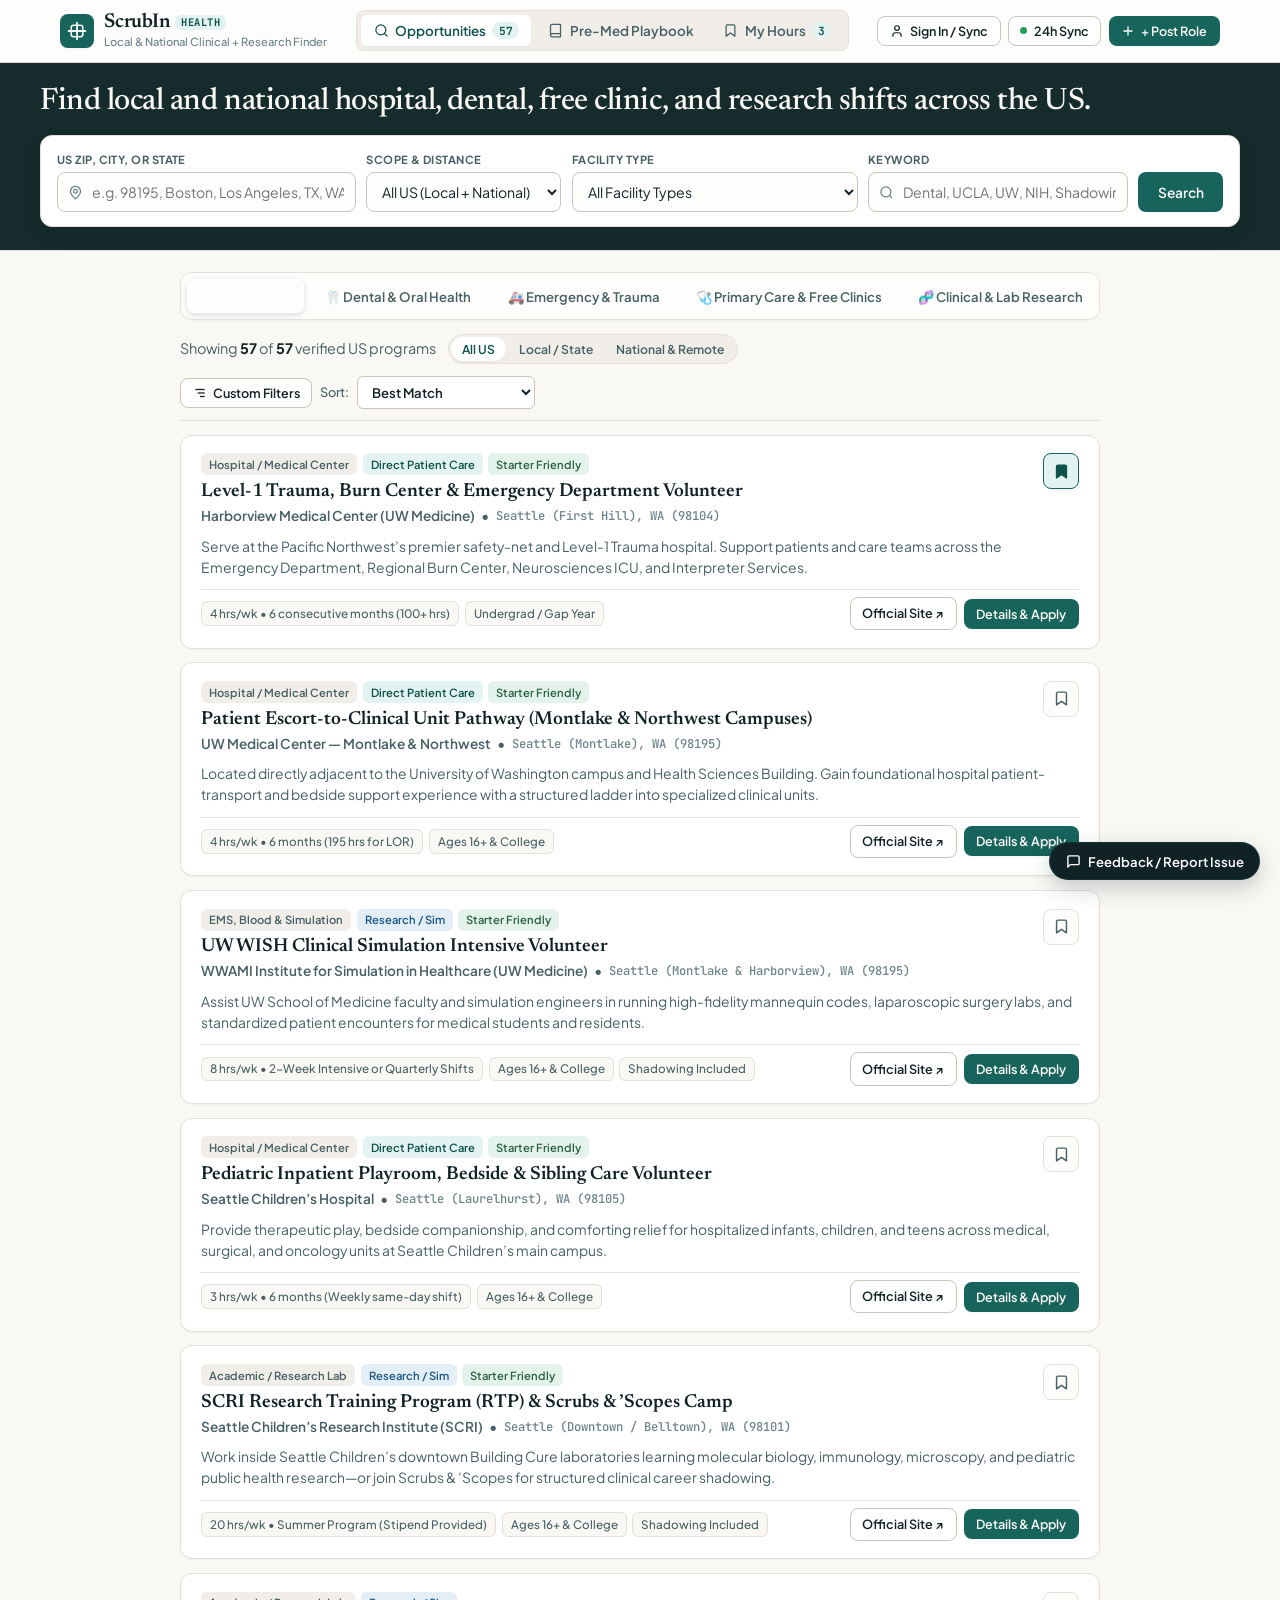
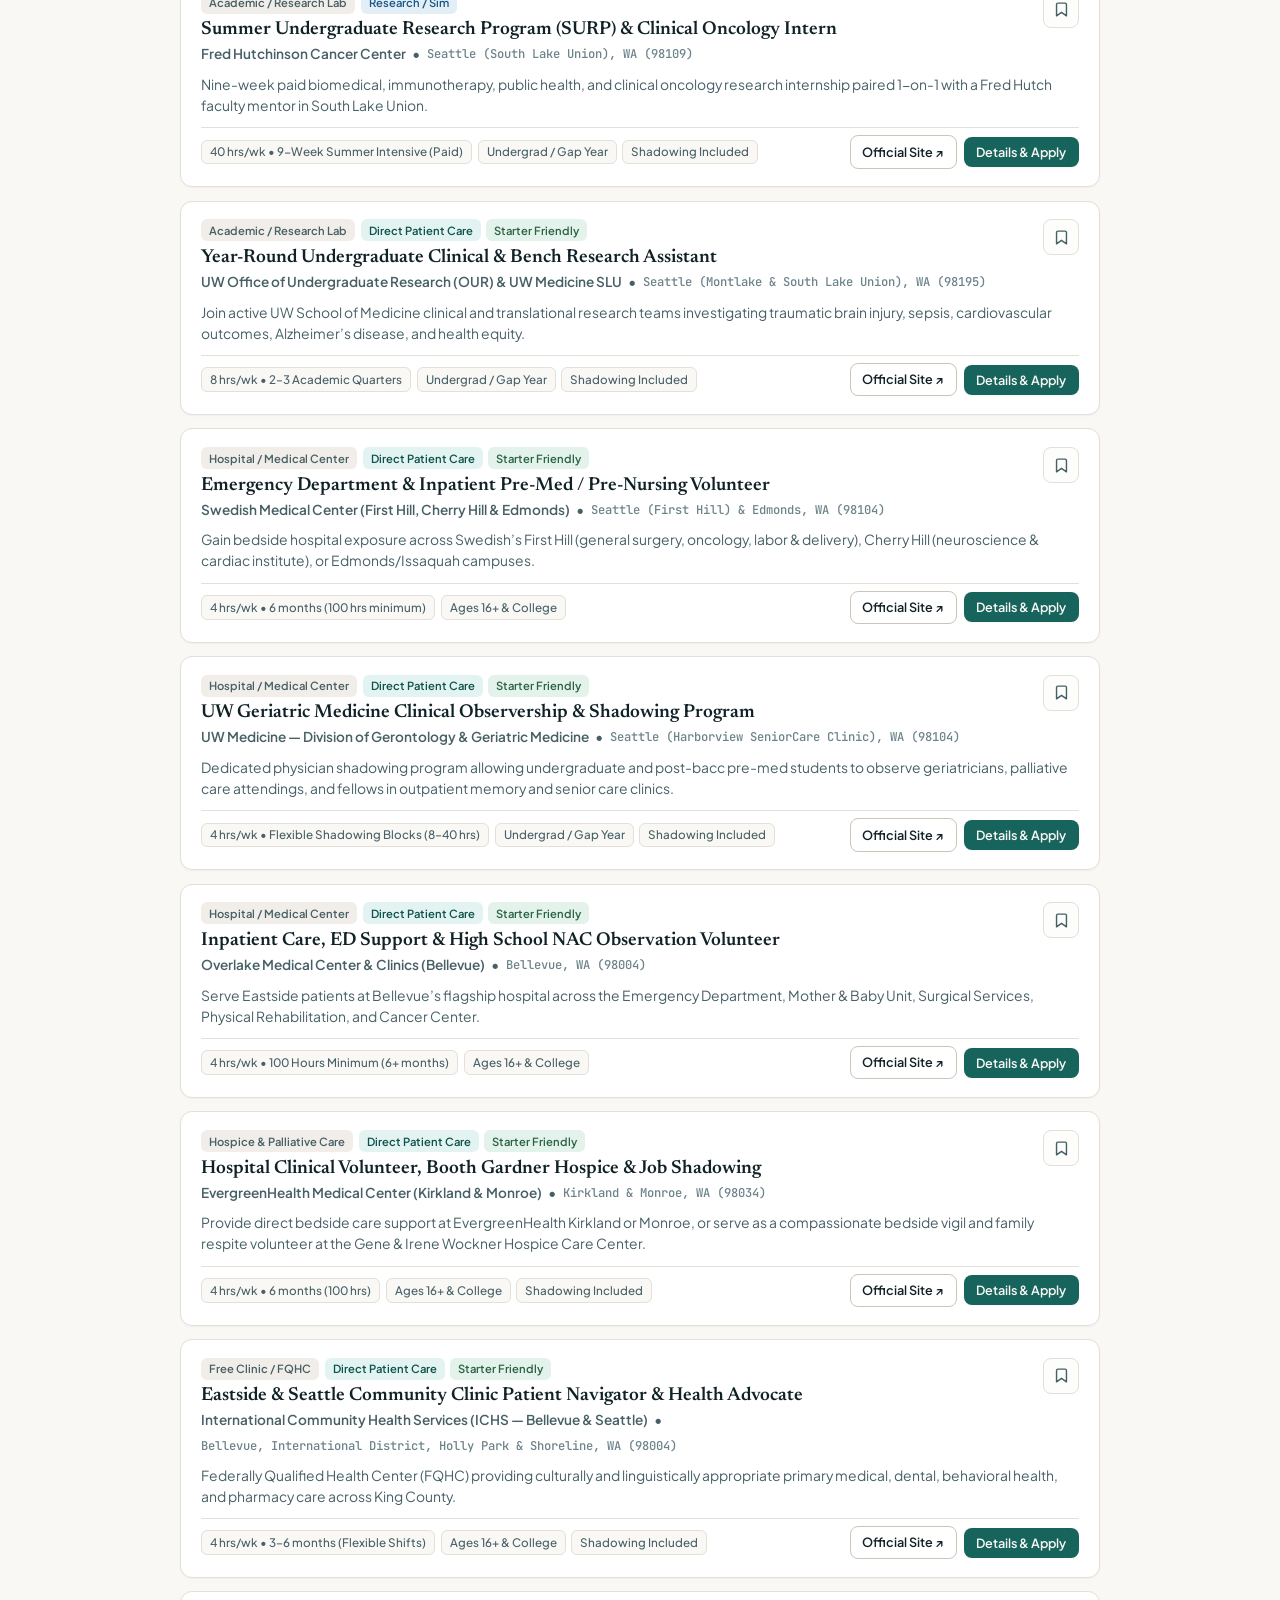
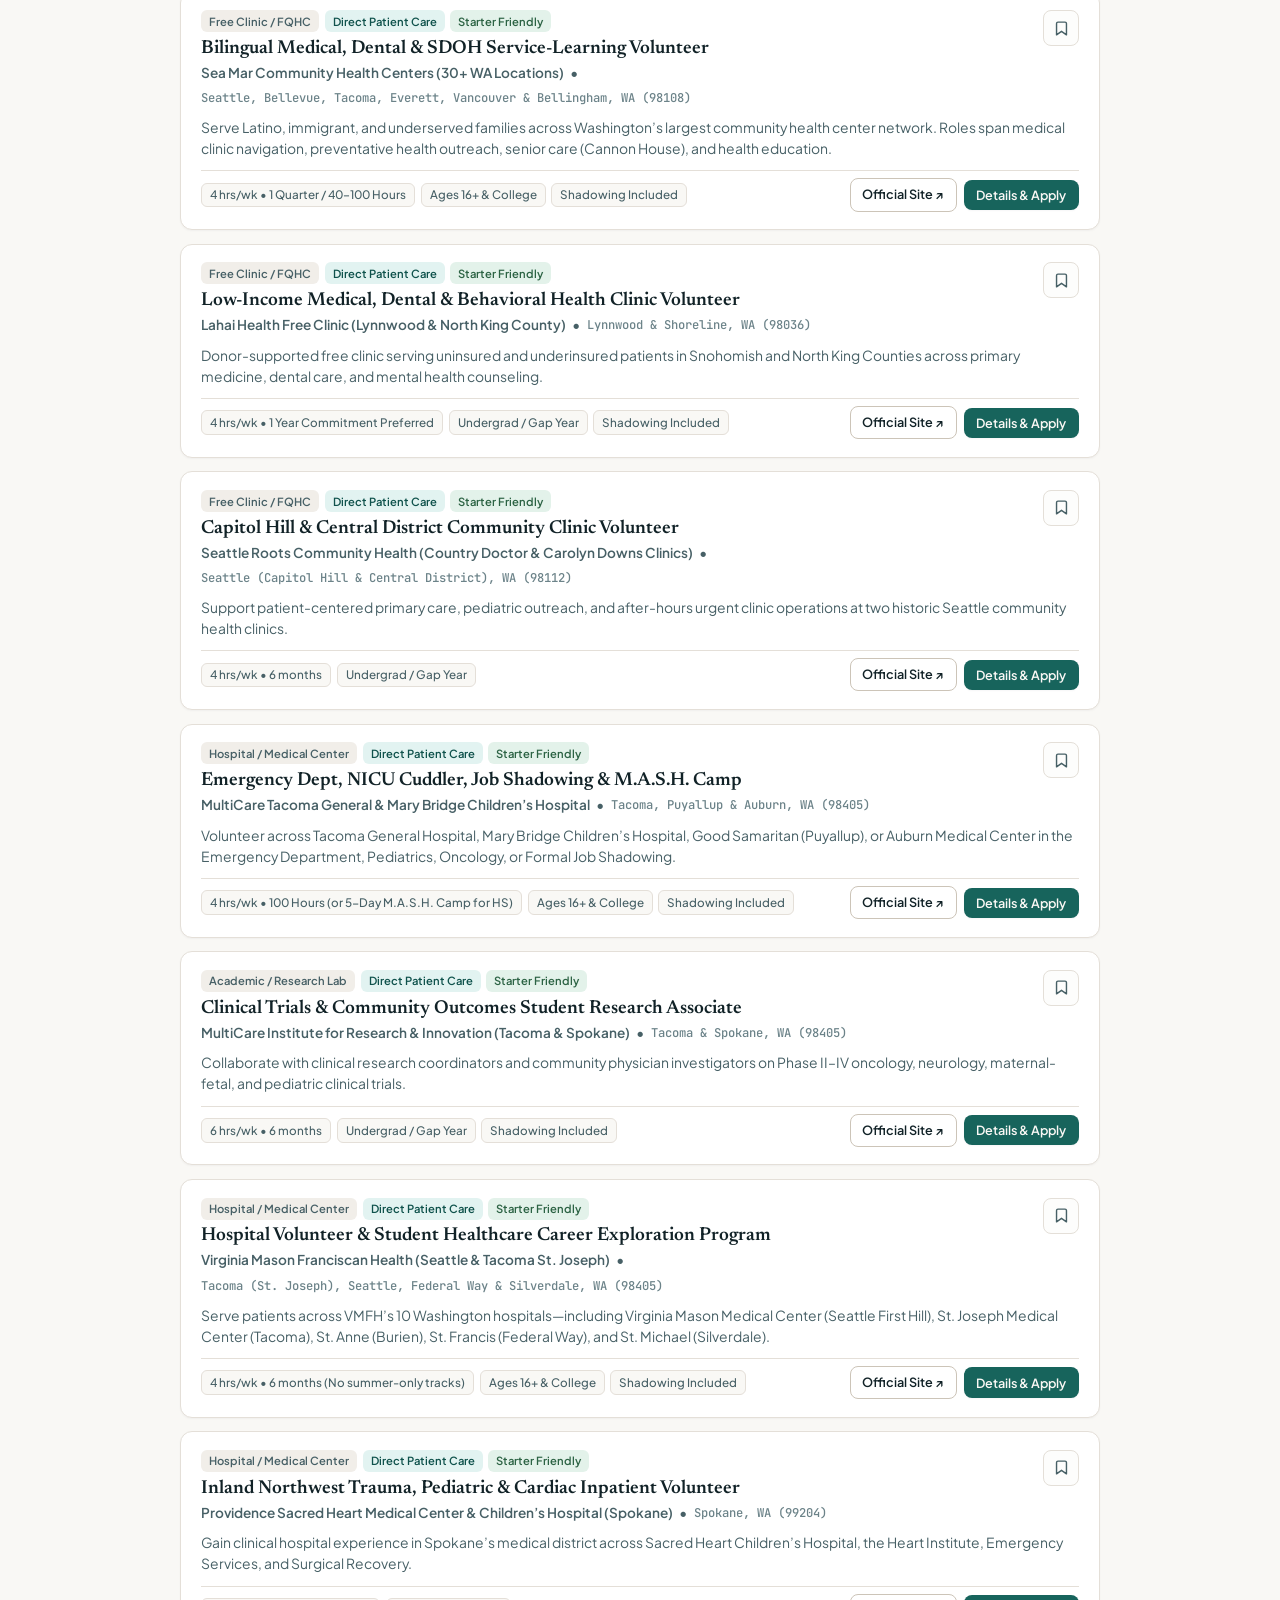
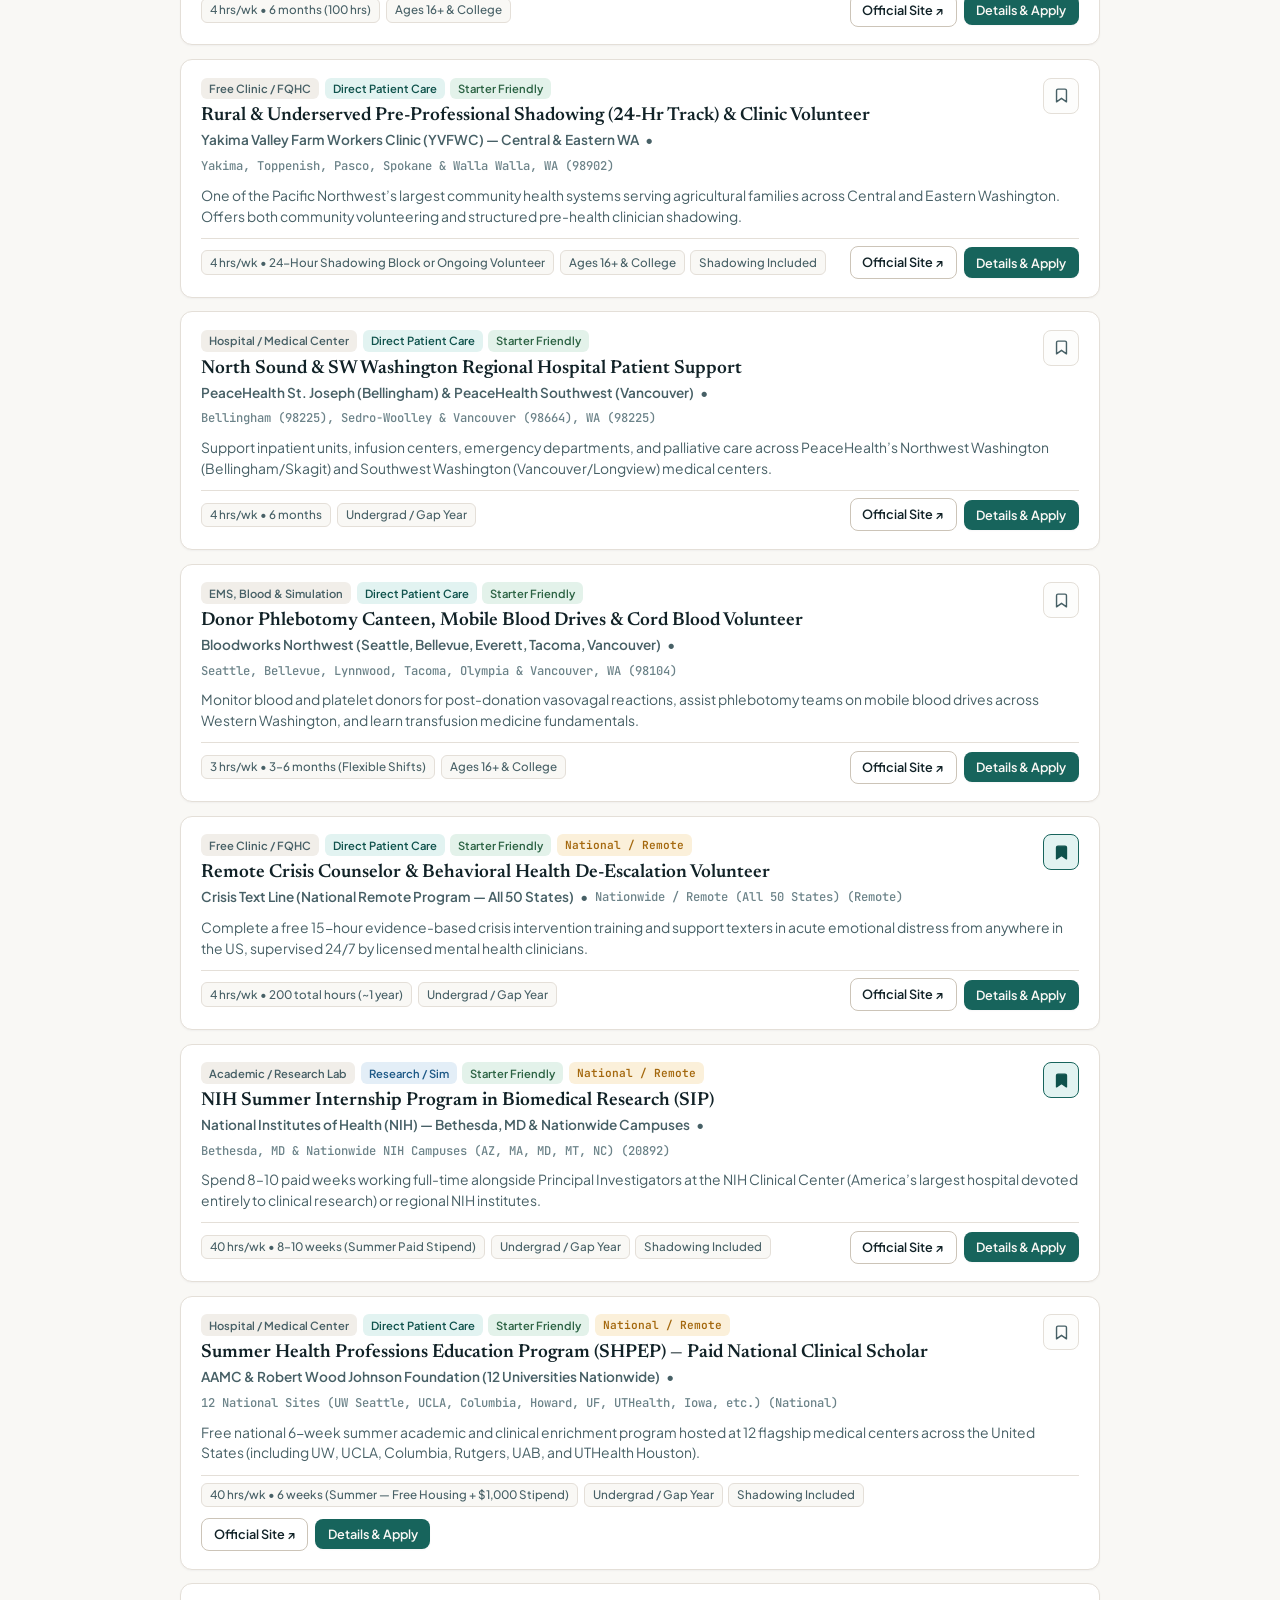
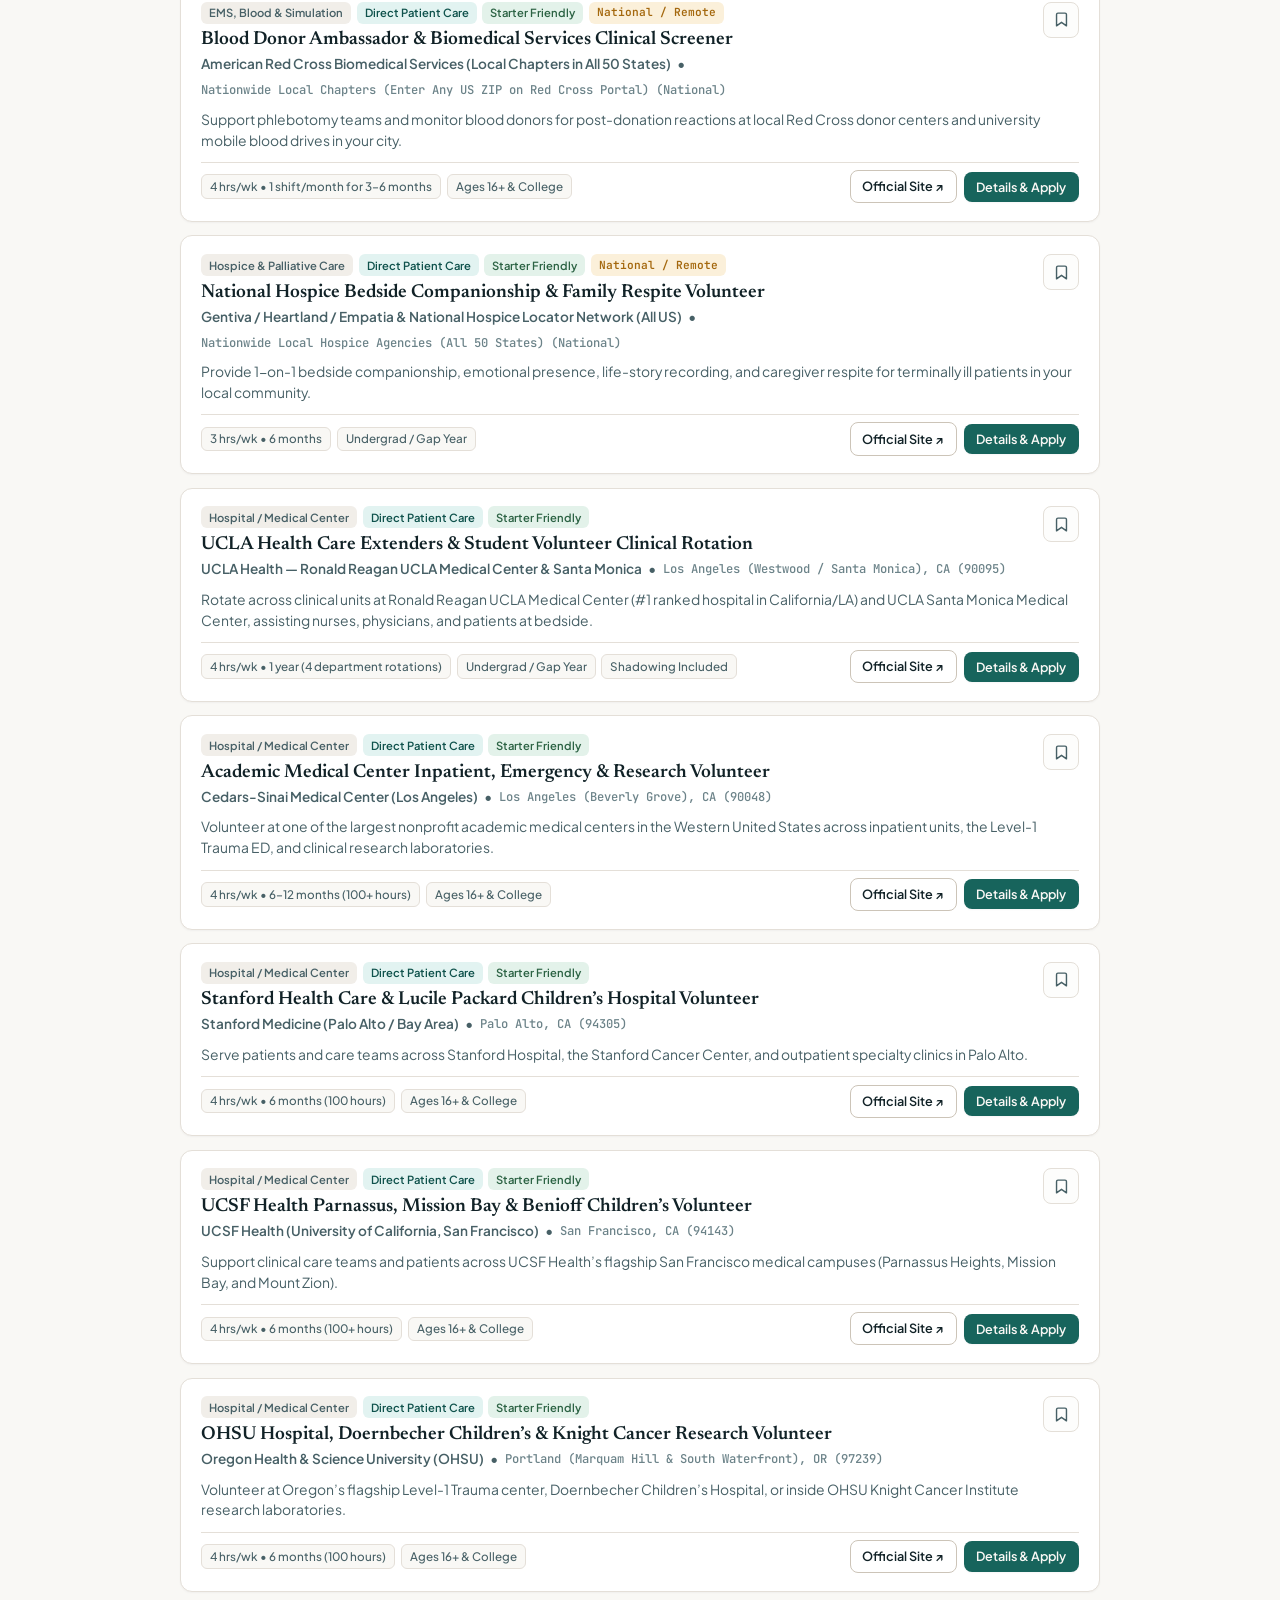
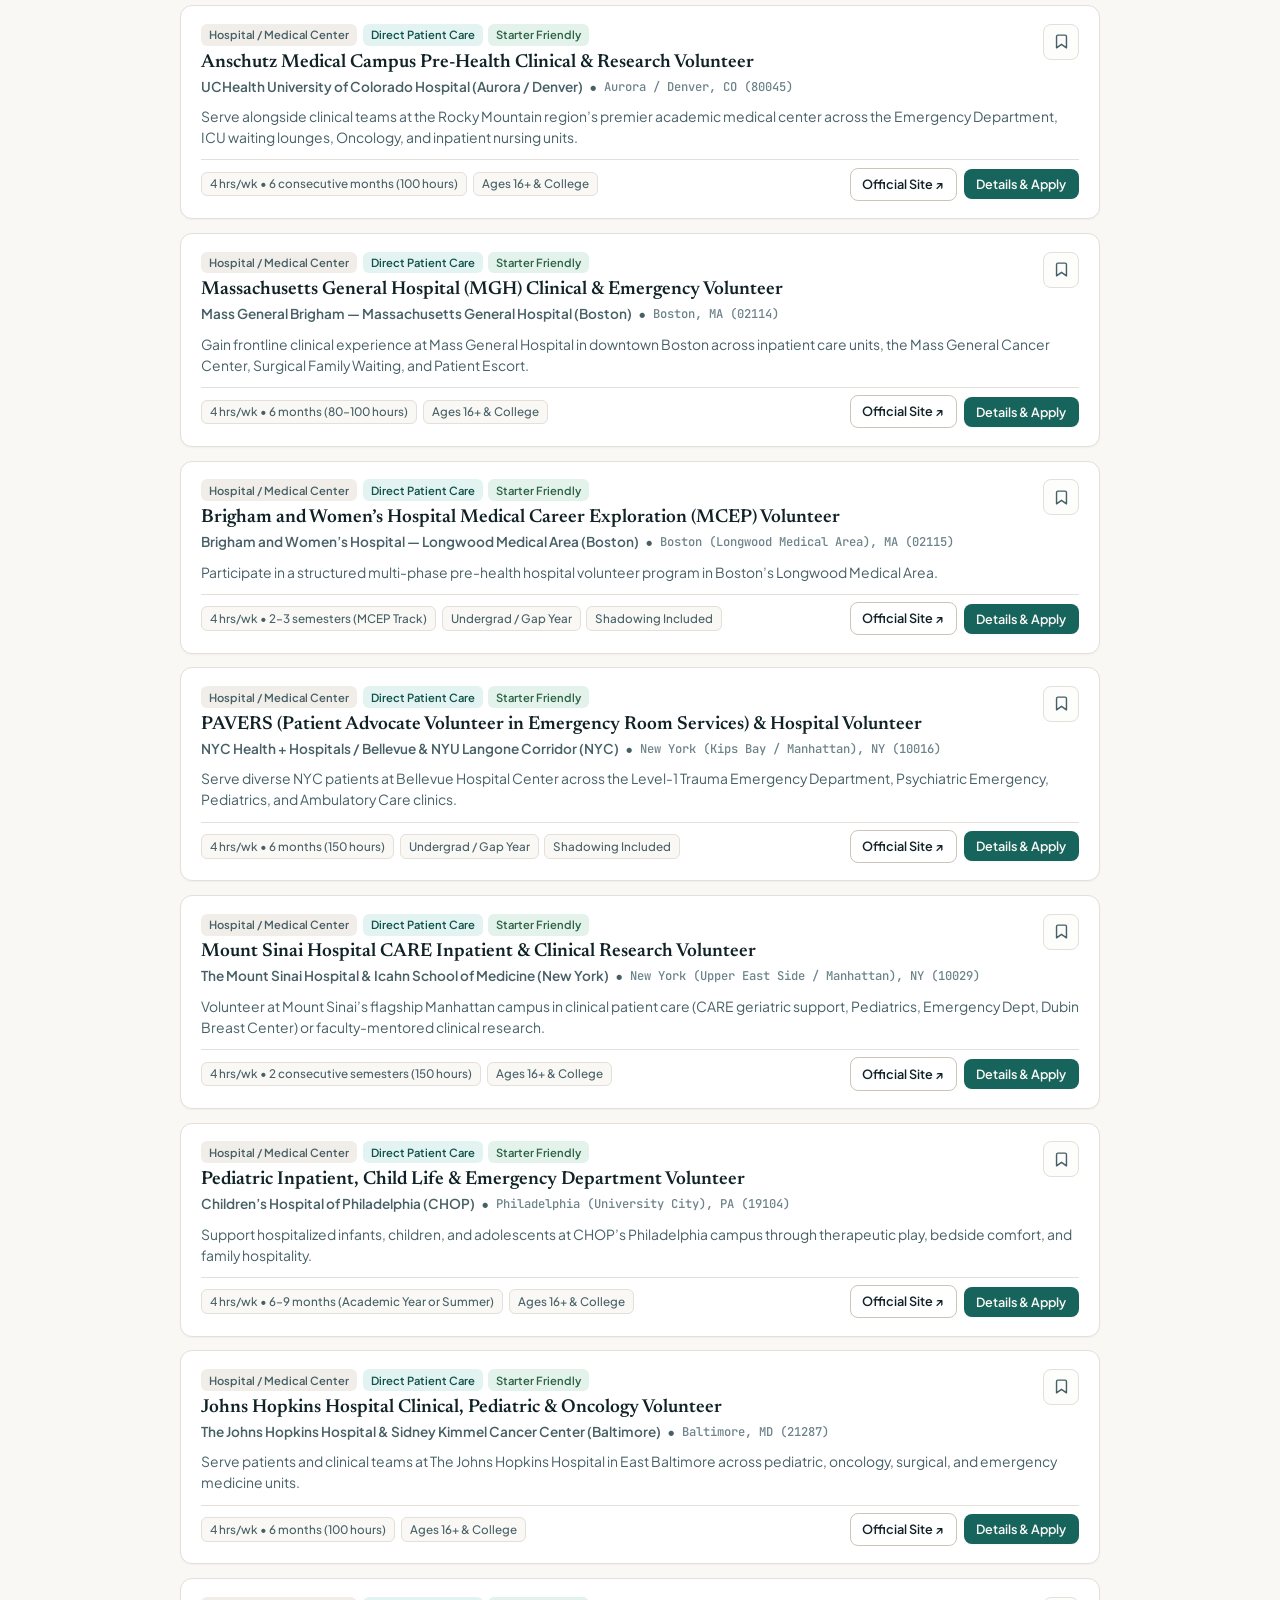
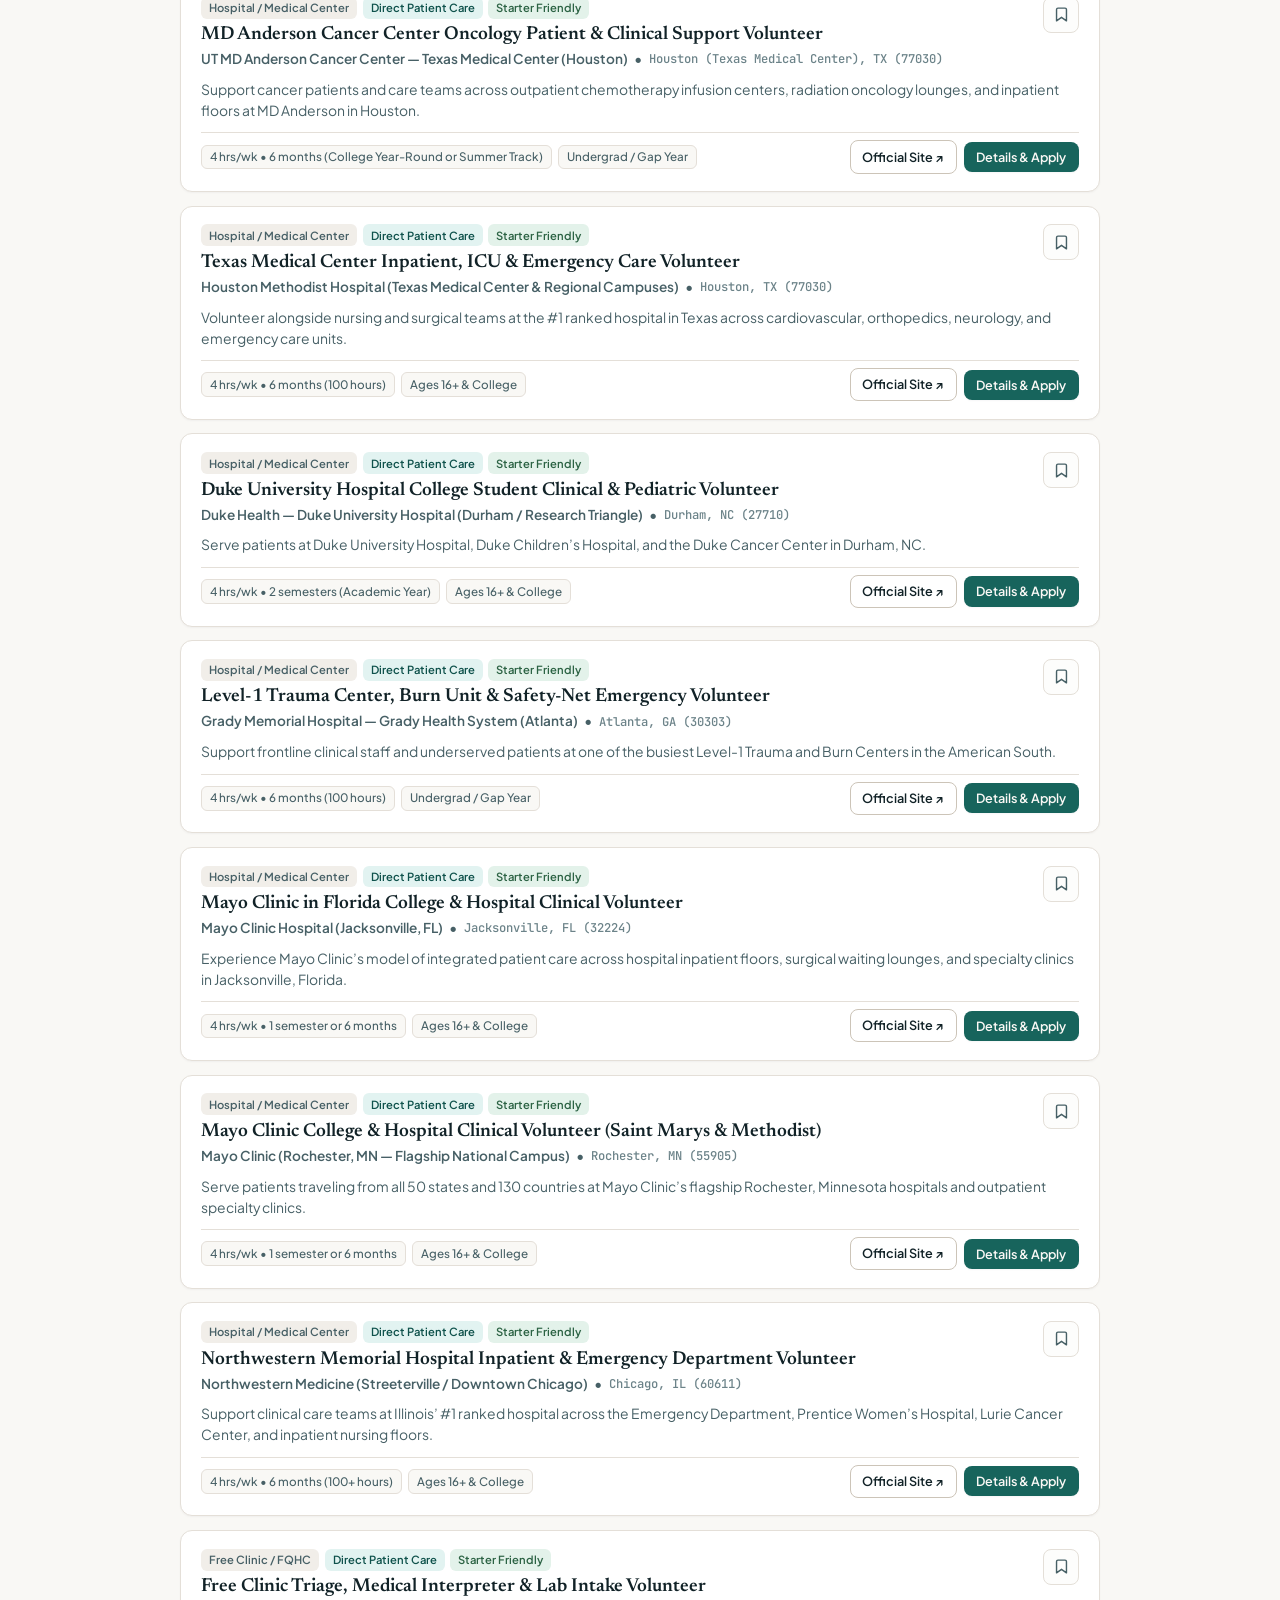
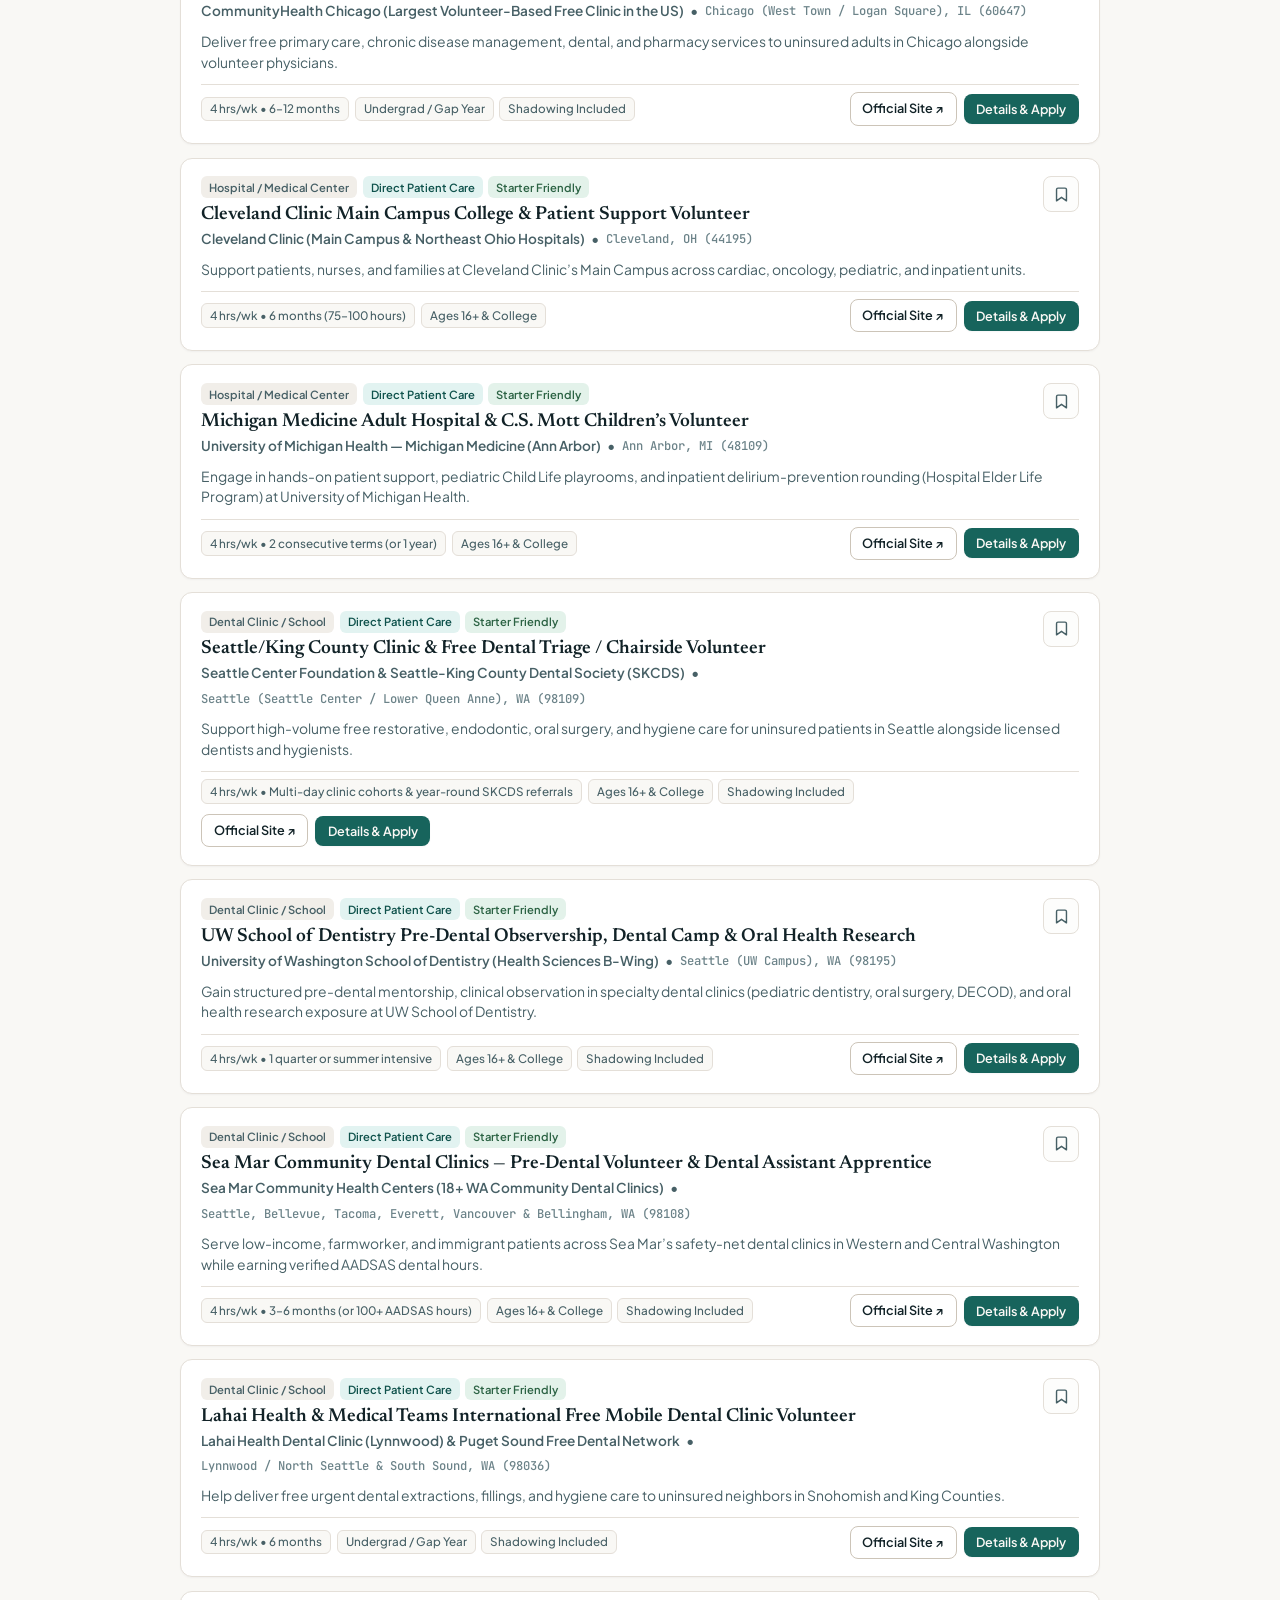
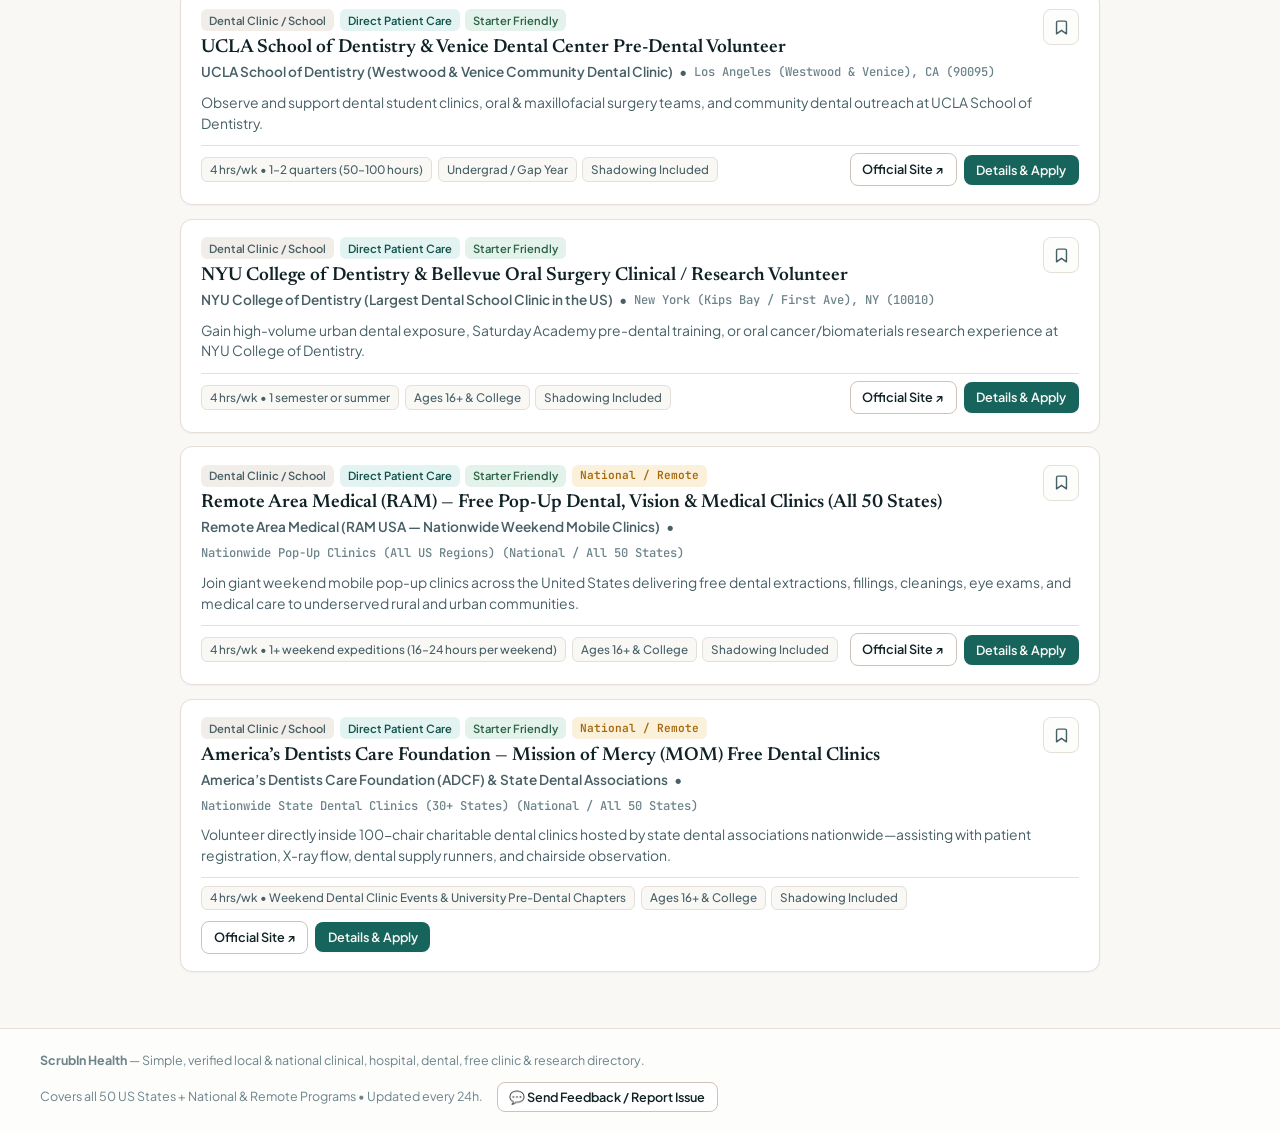
==== commit 6c556372: "Deploy ScrubIn Health updates (2026-10-03 06:07 UTC)" ====
--- a/public/index.html
+++ b/public/index.html
@@ -14,7 +14,7 @@
   <link rel="preconnect" href="https://fonts.googleapis.com" />
   <link rel="preconnect" href="https://fonts.gstatic.com" crossorigin />
   <link href="https://fonts.googleapis.com/css2?family=JetBrains+Mono:wght@500;600;700&amp;family=Newsreader:ital,opsz,wght@0,6..72,500;0,6..72,600;1,6..72,500&amp;family=Plus+Jakarta+Sans:wght@400;500;600;700&amp;display=swap" rel="stylesheet" />
-  <link rel="stylesheet" href="/index.css?v=7" />
+  <link rel="stylesheet" href="/index.css?v=8" />
 </head>
 <body>
 
@@ -41,7 +41,7 @@
         <button type="button" class="nav-tab active" id="nav-tab-explore" data-tab="explore">
           <svg width="15" height="15" viewBox="0 0 24 24" fill="none" stroke="currentColor" stroke-width="2" stroke-linecap="round" stroke-linejoin="round"><circle cx="11" cy="11" r="8"/><path d="m21 21-4.3-4.3"/></svg>
           <span>Opportunities</span>
-          <span class="nav-badge" id="nav-total-count">56</span>
+          <span class="nav-badge" id="nav-total-count">64</span>
         </button>
         <button type="button" class="nav-tab" id="nav-tab-toolkit" data-tab="toolkit">
           <svg width="15" height="15" viewBox="0 0 24 24" fill="none" stroke="currentColor" stroke-width="2" stroke-linecap="round" stroke-linejoin="round"><path d="M4 19.5v-15A2.5 2.5 0 0 1 6.5 2H20v20H6.5a2.5 2.5 0 0 1 0-5H20"/></svg>
@@ -75,7 +75,7 @@
   <section class="hero-section" aria-label="Search Local and National US Clinical and Research Opportunities">
     <div class="hero-container">
       <div class="hero-compact-header">
-        <h1 class="hero-headline">Find local and national hospital, clinic, and research shifts across the US.</h1>
+        <h1 class="hero-headline">Find local and national hospital, dental, free clinic, and research shifts across the US.</h1>
       </div>
 
       <!-- Streamlined Search Console -->
@@ -109,6 +109,7 @@
             <select id="facility-filter-select" class="form-select">
               <option value="all">All Facility Types</option>
               <option value="Hospital / Medical Center">Hospitals &amp; Medical Centers</option>
+              <option value="Dental Clinic / School">🦷 Dental Clinics &amp; Dental Schools</option>
               <option value="Free Clinic / FQHC">Free Clinics &amp; FQHCs</option>
               <option value="Academic / Research Lab">Research Labs &amp; NIH Trials</option>
               <option value="Hospice & Palliative Care">Hospice &amp; Palliative Care</option>
@@ -120,7 +121,7 @@
             <label for="keyword-search-input" class="field-label">Keyword</label>
             <div class="input-with-icon">
               <svg class="input-icon" viewBox="0 0 24 24" fill="none" stroke="currentColor" stroke-width="2"><circle cx="11" cy="11" r="8"/><path d="m21 21-4.3-4.3"/></svg>
-              <input type="text" id="keyword-search-input" class="form-input" placeholder="UCLA, Johns Hopkins, UW, NIH, Shadowing..." />
+              <input type="text" id="keyword-search-input" class="form-input" placeholder="Dental, UCLA, UW, NIH, Shadowing..." />
             </div>
           </div>
 
@@ -146,10 +147,36 @@
 
         <!-- Main Feed (Full-Width, Centered, Zero Default Clutter) -->
         <div class="feed-column">
+
+          <!-- Specialty Quick-Switch Tabs (Medical, Dental, Primary Care, Research, etc.) -->
+          <div class="specialty-tabs-bar" id="specialty-tabs-bar" role="tablist" aria-label="Filter by Specialty Track">
+            <button type="button" class="specialty-tab-pill active" data-spec-tab="all" role="tab" aria-selected="true">
+              <span>All Specialties</span>
+            </button>
+            <button type="button" class="specialty-tab-pill" data-spec-tab="Dental & Oral Health" role="tab" aria-selected="false">
+              <span>🦷 Dental &amp; Oral Health</span>
+            </button>
+            <button type="button" class="specialty-tab-pill" data-spec-tab="Emergency Medicine & Trauma" role="tab" aria-selected="false">
+              <span>🚑 Emergency &amp; Trauma</span>
+            </button>
+            <button type="button" class="specialty-tab-pill" data-spec-tab="Primary Care & Underserved" role="tab" aria-selected="false">
+              <span>🩺 Primary Care &amp; Free Clinics</span>
+            </button>
+            <button type="button" class="specialty-tab-pill" data-spec-tab="Translational & Clinical Research" role="tab" aria-selected="false">
+              <span>🧬 Clinical &amp; Lab Research</span>
+            </button>
+            <button type="button" class="specialty-tab-pill" data-spec-tab="Pediatrics & Child Life" role="tab" aria-selected="false">
+              <span>🧸 Pediatrics &amp; Child Life</span>
+            </button>
+            <button type="button" class="specialty-tab-pill" data-spec-tab="Oncology, Surgery & Hospice" role="tab" aria-selected="false">
+              <span>🎗️ Oncology, Surgery &amp; Hospice</span>
+            </button>
+          </div>
+
           <div class="results-toolbar">
             <div class="toolbar-left-group">
               <div class="results-summary" id="results-summary-text">
-                Showing <strong>56</strong> verified US programs
+                Showing <strong>64</strong> verified US programs
               </div>
               <div class="scope-segmented-control" role="group" aria-label="Filter by Local or National Scope">
                 <button type="button" class="scope-pill active" data-scope="all" id="scope-btn-all">All US</button>
@@ -302,8 +329,14 @@
 
               <!-- Medical Field / Specialty -->
               <div class="filter-section">
-                <h3 class="filter-group-title">Medical Specialty</h3>
+                <h3 class="filter-group-title">Medical &amp; Dental Specialty</h3>
                 <div class="checkbox-list" id="specialty-filter-list">
+                  <label class="checkbox-row">
+                    <span class="checkbox-row-left">
+                      <input type="checkbox" name="specialty" value="Dental & Oral Health" id="spec-dental" />
+                      <span>🦷 Dental &amp; Oral Health</span>
+                    </span>
+                  </label>
                   <label class="checkbox-row">
                     <span class="checkbox-row-left">
                       <input type="checkbox" name="specialty" value="Emergency Medicine & Trauma" id="spec-er" />
@@ -353,7 +386,7 @@
 
           <div class="active-filters-bar" id="active-filters-bar" aria-live="polite"></div>
 
-          <div class="opportunities-grid" id="opportunities-grid" role="region" aria-label="Washington State Volunteer Opportunities List">
+          <div class="opportunities-grid" id="opportunities-grid" role="region" aria-label="US Volunteer Opportunities List">
             <!-- Populated dynamically by app.js -->
           </div>
         </div>
@@ -361,15 +394,15 @@
     </section>
 
     <!-- ====================================================================
-         TAB 2: US PRE-MED DISCOVERY ENGINE & STARTER PLAYBOOK
+         TAB 2: US PRE-MED & PRE-DENTAL DISCOVERY ENGINE & STARTER PLAYBOOK
          ==================================================================== -->
     <section id="tab-panel-toolkit" class="tab-panel" aria-labelledby="nav-tab-toolkit">
       <div class="section-header-block">
         <div>
           <span class="resource-category">National &amp; Regional Portals</span>
-          <h2 class="section-heading">US Pre-Med Opportunity Finder &amp; Starter Playbook</h2>
+          <h2 class="section-heading">US Pre-Med &amp; Pre-Dental Opportunity Finder &amp; Playbook</h2>
           <p class="section-subheading">
-            Direct links to national free clinic networks (NAFC / HRSA FQHCs), NIH &amp; AAMC summer fellowships, fast-track clinical credentials, and cold-email templates.
+            Direct links to national free clinic &amp; dental networks (NAFC / RAM / HRSA FQHCs), NIH &amp; AAMC/ADEA fellowships, fast-track credentials, and cold-email templates.
           </p>
         </div>
       </div>
@@ -377,9 +410,9 @@
       <div class="discovery-filter-bar" role="group" aria-label="Filter Discovery Portals">
         <button type="button" class="discovery-filter-btn active" data-disc-cat="all" id="disc-btn-all">All Portals</button>
         <button type="button" class="discovery-filter-btn" data-disc-cat="Research & Lab Finder" id="disc-btn-research">NIH &amp; Research Labs</button>
-        <button type="button" class="discovery-filter-btn" data-disc-cat="Free & FQHC Clinic Network" id="disc-btn-clinics">Free &amp; FQHC Clinics</button>
+        <button type="button" class="discovery-filter-btn" data-disc-cat="Free & FQHC Clinic Network" id="disc-btn-clinics">Free &amp; Dental Clinics</button>
         <button type="button" class="discovery-filter-btn" data-disc-cat="Shadowing & Hospital Portals" id="disc-btn-shadowing">Shadowing &amp; Hospitals</button>
-        <button type="button" class="discovery-filter-btn" data-disc-cat="WA Fast-Track Credentials" id="disc-btn-credentials">Clinical Credentials (EMT / CNA / MA)</button>
+        <button type="button" class="discovery-filter-btn" data-disc-cat="WA Fast-Track Credentials" id="disc-btn-credentials">Clinical Credentials (EMT / CNA / DA)</button>
       </div>
 
       <div class="discovery-portals-grid" id="discovery-portals-grid"></div>
@@ -388,7 +421,7 @@
         <!-- Interactive Clinical Readiness Checklist -->
         <div class="panel-card">
           <div class="panel-card-header">
-            <h3 class="panel-card-title">Hospital Onboarding Checklist</h3>
+            <h3 class="panel-card-title">Hospital &amp; Clinic Onboarding Checklist</h3>
             <span class="progress-pill" id="checklist-progress-text">0 / 6 Ready</span>
           </div>
           <div class="progress-bar-track" aria-hidden="true">
@@ -407,6 +440,7 @@
           </div>
           <div class="template-tabs" role="tablist">
             <button type="button" class="template-tab-btn active" id="tpl-btn-research" data-template="research">Research PI</button>
+            <button type="button" class="template-tab-btn" id="tpl-btn-dental" data-template="dental">🦷 Dentist Shadowing</button>
             <button type="button" class="template-tab-btn" id="tpl-btn-clinic" data-template="clinic">Free Clinic</button>
             <button type="button" class="template-tab-btn" id="tpl-btn-shadowing" data-template="shadowing">MD Shadowing</button>
             <button type="button" class="template-tab-btn" id="tpl-btn-hospital" data-template="hospital">Hospital Check-In</button>
@@ -499,6 +533,7 @@
               <label for="log-category-select" class="field-label">Category</label>
               <select id="log-category-select" class="form-select">
                 <option value="Clinical (Direct Patient)">Clinical (Direct Patient)</option>
+                <option value="Dental Shadowing / Clinic (AADSAS)">🦷 Dental Shadowing / Clinic (AADSAS)</option>
                 <option value="Research / Lab">Research / Lab</option>
                 <option value="Physician Shadowing">Physician Shadowing</option>
                 <option value="Community Health">Community Health</option>
@@ -513,8 +548,8 @@
               <input type="date" id="log-date-input" class="form-input" required />
             </div>
             <div class="full-span">
-              <label for="log-supervisor-input" class="field-label">Supervisor / Coordinator (Optional — for AMCAS Verification)</label>
-              <input type="text" id="log-supervisor-input" class="form-input" placeholder="e.g. Dr. Elena Rostova / volunteer@uw.edu" />
+              <label for="log-supervisor-input" class="field-label">Supervisor / Coordinator (Optional — for AMCAS / AADSAS Verification)</label>
+              <input type="text" id="log-supervisor-input" class="form-input" placeholder="e.g. Dr. Elena Rostova, DDS / volunteer@uw.edu" />
             </div>
             <div class="full-span">
               <label for="log-reflection-input" class="field-label">Notes / Takeaway</label>
@@ -580,16 +615,17 @@
         <div class="form-grid-2">
           <div class="full-width">
             <label for="new-opp-title" class="field-label">Role Title *</label>
-            <input type="text" id="new-opp-title" class="form-input" placeholder="e.g. Emergency Dept Volunteer" required />
-          </div>
-          <div>
-            <label for="new-opp-org" class="field-label">Hospital, Clinic, or Lab *</label>
-            <input type="text" id="new-opp-org" class="form-input" placeholder="e.g. UCLA Health / UW Medicine" required />
+            <input type="text" id="new-opp-title" class="form-input" placeholder="e.g. Emergency Dept or Dental Clinic Volunteer" required />
+          </div>
+          <div>
+            <label for="new-opp-org" class="field-label">Hospital, Dental Clinic, or Lab *</label>
+            <input type="text" id="new-opp-org" class="form-input" placeholder="e.g. UCLA Health / UW Dentistry" required />
           </div>
           <div>
             <label for="new-opp-facility" class="field-label">Facility Type *</label>
             <select id="new-opp-facility" class="form-select" required>
               <option value="Hospital / Medical Center">Hospital / Medical Center</option>
+              <option value="Dental Clinic / School">🦷 Dental Clinic / School</option>
               <option value="Free Clinic / FQHC">Free Clinic / FQHC</option>
               <option value="Academic / Research Lab">Academic / Research Lab</option>
               <option value="Hospice & Palliative Care">Hospice &amp; Palliative Care</option>
@@ -599,6 +635,7 @@
           <div>
             <label for="new-opp-specialty" class="field-label">Specialty *</label>
             <select id="new-opp-specialty" class="form-select" required>
+              <option value="Dental & Oral Health">🦷 Dental &amp; Oral Health</option>
               <option value="Emergency Medicine & Trauma">Emergency &amp; Trauma</option>
               <option value="Pediatrics & Child Life">Pediatrics &amp; Child Life</option>
               <option value="Primary Care & Underserved">Primary Care &amp; Free Clinic</option>
@@ -665,7 +702,7 @@
           <span class="resource-category">Cloud Backup &amp; Multi-Device Sync</span>
           <h2 class="opp-title" id="auth-modal-title" style="margin-top: 0.2rem;">Sign In to Sync Your Hours</h2>
           <p style="font-size: 0.84rem; color: var(--ink-secondary); margin-top: 0.2rem;">
-            Back up your clinical, research, and shadowing hours so they stay in sync across your phone and laptop.
+            Back up your clinical, dental, research, and shadowing hours so they stay in sync across your phone and laptop.
           </p>
         </div>
         <button type="button" class="modal-close-btn" id="close-auth-modal-btn" aria-label="Close modal">&times;</button>
@@ -712,6 +749,7 @@
             <label for="auth-track-select" class="field-label">Pre-Health Track</label>
             <select id="auth-track-select" class="form-select">
               <option value="Pre-Med (MD / DO)">Pre-Med (MD / DO)</option>
+              <option value="Pre-Dental (AADSAS)">🦷 Pre-Dental (AADSAS)</option>
               <option value="Pre-PA (CASPA)">Pre-PA (CASPA)</option>
               <option value="Pre-Nursing / BSN">Pre-Nursing / BSN</option>
               <option value="High School Pre-Health">High School Pre-Health</option>
@@ -815,7 +853,7 @@
   <footer class="site-footer" role="contentinfo">
     <div class="footer-inner">
       <div>
-        <strong>ScrubIn Health</strong> — Simple, verified local &amp; national clinical, hospital, free clinic &amp; research directory.
+        <strong>ScrubIn Health</strong> — Simple, verified local &amp; national clinical, hospital, dental, free clinic &amp; research directory.
       </div>
       <div style="display: flex; align-items: center; flex-wrap: wrap; gap: 0.85rem;">
         <span>Covers all 50 US States + National &amp; Remote Programs • Updated every 24h.</span>
@@ -826,6 +864,6 @@
     </div>
   </footer>
 
-  <script src="/app.js?v=9"></script>
+  <script src="/app.js?v=12"></script>
 </body>
 </html>
--- a/index.css
+++ b/index.css
@@ -1909,3 +1909,180 @@
   gap: 0.5rem;
 }
 
+/* ==========================================================================
+   Quick Feedback & Issue Reporting UI
+   ========================================================================== */
+.floating-feedback-pill {
+  position: fixed;
+  right: 1.25rem;
+  bottom: 1.25rem;
+  z-index: 90;
+  appearance: none;
+  border: 1px solid hsla(176, 56%, 24%, 0.28);
+  background-color: var(--ink-primary);
+  color: #ffffff;
+  font-family: var(--font-sans);
+  font-size: 0.82rem;
+  font-weight: 600;
+  padding: 0.58rem 0.95rem;
+  border-radius: 999px;
+  box-shadow: 0 8px 22px rgba(16, 36, 35, 0.22);
+  cursor: pointer;
+  display: inline-flex;
+  align-items: center;
+  gap: 0.45rem;
+  transition: transform 120ms ease, background-color 120ms ease, box-shadow 120ms ease;
+}
+
+.floating-feedback-pill:hover {
+  background-color: var(--accent-primary);
+  transform: translateY(-2px);
+  box-shadow: 0 10px 26px rgba(16, 36, 35, 0.28);
+}
+
+.feedback-modal-dialog {
+  max-width: 540px;
+}
+
+.feedback-category-pills {
+  display: grid;
+  grid-template-columns: 1fr 1fr;
+  gap: 0.5rem;
+  margin-top: 0.35rem;
+}
+
+.feedback-cat-pill {
+  appearance: none;
+  border: 1px solid var(--border-subtle);
+  background-color: var(--bg-canvas);
+  color: var(--ink-secondary);
+  font-family: var(--font-sans);
+  font-size: 0.8rem;
+  font-weight: 600;
+  padding: 0.55rem 0.65rem;
+  border-radius: var(--radius-sm);
+  cursor: pointer;
+  text-align: left;
+  transition: all 120ms ease;
+}
+
+.feedback-cat-pill:hover {
+  border-color: var(--border-strong);
+  color: var(--ink-primary);
+}
+
+.feedback-cat-pill.active {
+  background-color: var(--accent-primary-soft);
+  border-color: var(--accent-primary);
+  color: var(--accent-primary-text);
+  font-weight: 700;
+}
+
+.feedback-inbox-panel {
+  margin-top: 1.1rem;
+  padding-top: 0.95rem;
+  border-top: 1px solid var(--border-subtle);
+}
+
+.feedback-inbox-header {
+  display: flex;
+  align-items: center;
+  justify-content: space-between;
+  margin-bottom: 0.65rem;
+  font-size: 0.84rem;
+}
+
+.feedback-inbox-list {
+  display: flex;
+  flex-direction: column;
+  gap: 0.5rem;
+  max-height: 210px;
+  overflow-y: auto;
+}
+
+.feedback-report-item {
+  background-color: var(--bg-canvas);
+  border: 1px solid var(--border-subtle);
+  border-radius: var(--radius-sm);
+  padding: 0.6rem 0.75rem;
+  font-size: 0.8rem;
+}
+
+.feedback-report-meta {
+  display: flex;
+  align-items: center;
+  justify-content: space-between;
+  gap: 0.5rem;
+  margin-bottom: 0.25rem;
+  font-size: 0.72rem;
+  color: var(--ink-tertiary);
+}
+
+@media (max-width: 640px) {
+  .feedback-category-pills {
+    grid-template-columns: 1fr;
+  }
+  .floating-feedback-pill {
+    right: 0.85rem;
+    bottom: 0.85rem;
+    font-size: 0.78rem;
+    padding: 0.5rem 0.82rem;
+  }
+}
+
+/* ==========================================================================
+   Specialty Quick-Switch Tabs Bar (All, Dental, Emergency, Primary Care, etc.)
+   ========================================================================== */
+.specialty-tabs-bar {
+  display: flex;
+  align-items: center;
+  gap: 0.45rem;
+  overflow-x: auto;
+  padding: 0.35rem 0.4rem;
+  margin-bottom: 0.85rem;
+  background-color: var(--bg-surface);
+  border: 1px solid var(--border-subtle);
+  border-radius: var(--radius-md);
+  box-shadow: var(--shadow-xs);
+  scrollbar-width: thin;
+  -webkit-overflow-scrolling: touch;
+}
+
+.specialty-tabs-bar::-webkit-scrollbar {
+  height: 4px;
+}
+
+.specialty-tabs-bar::-webkit-scrollbar-thumb {
+  background: var(--border-strong);
+  border-radius: 999px;
+}
+
+.specialty-tab-pill {
+  appearance: none;
+  border: 1px solid transparent;
+  background-color: transparent;
+  color: var(--ink-secondary);
+  font-family: var(--font-sans);
+  font-size: 0.82rem;
+  font-weight: 600;
+  padding: 0.48rem 0.85rem;
+  border-radius: var(--radius-sm);
+  cursor: pointer;
+  white-space: nowrap;
+  display: inline-flex;
+  align-items: center;
+  gap: 0.35rem;
+  transition: all 130ms ease;
+}
+
+.specialty-tab-pill:hover {
+  background-color: var(--bg-subtle);
+  color: var(--ink-primary);
+}
+
+.specialty-tab-pill.active {
+  background-color: var(--teal-deep);
+  color: #ffffff;
+  border-color: var(--teal-deep);
+  box-shadow: 0 2px 6px rgba(22, 44, 43, 0.16);
+}
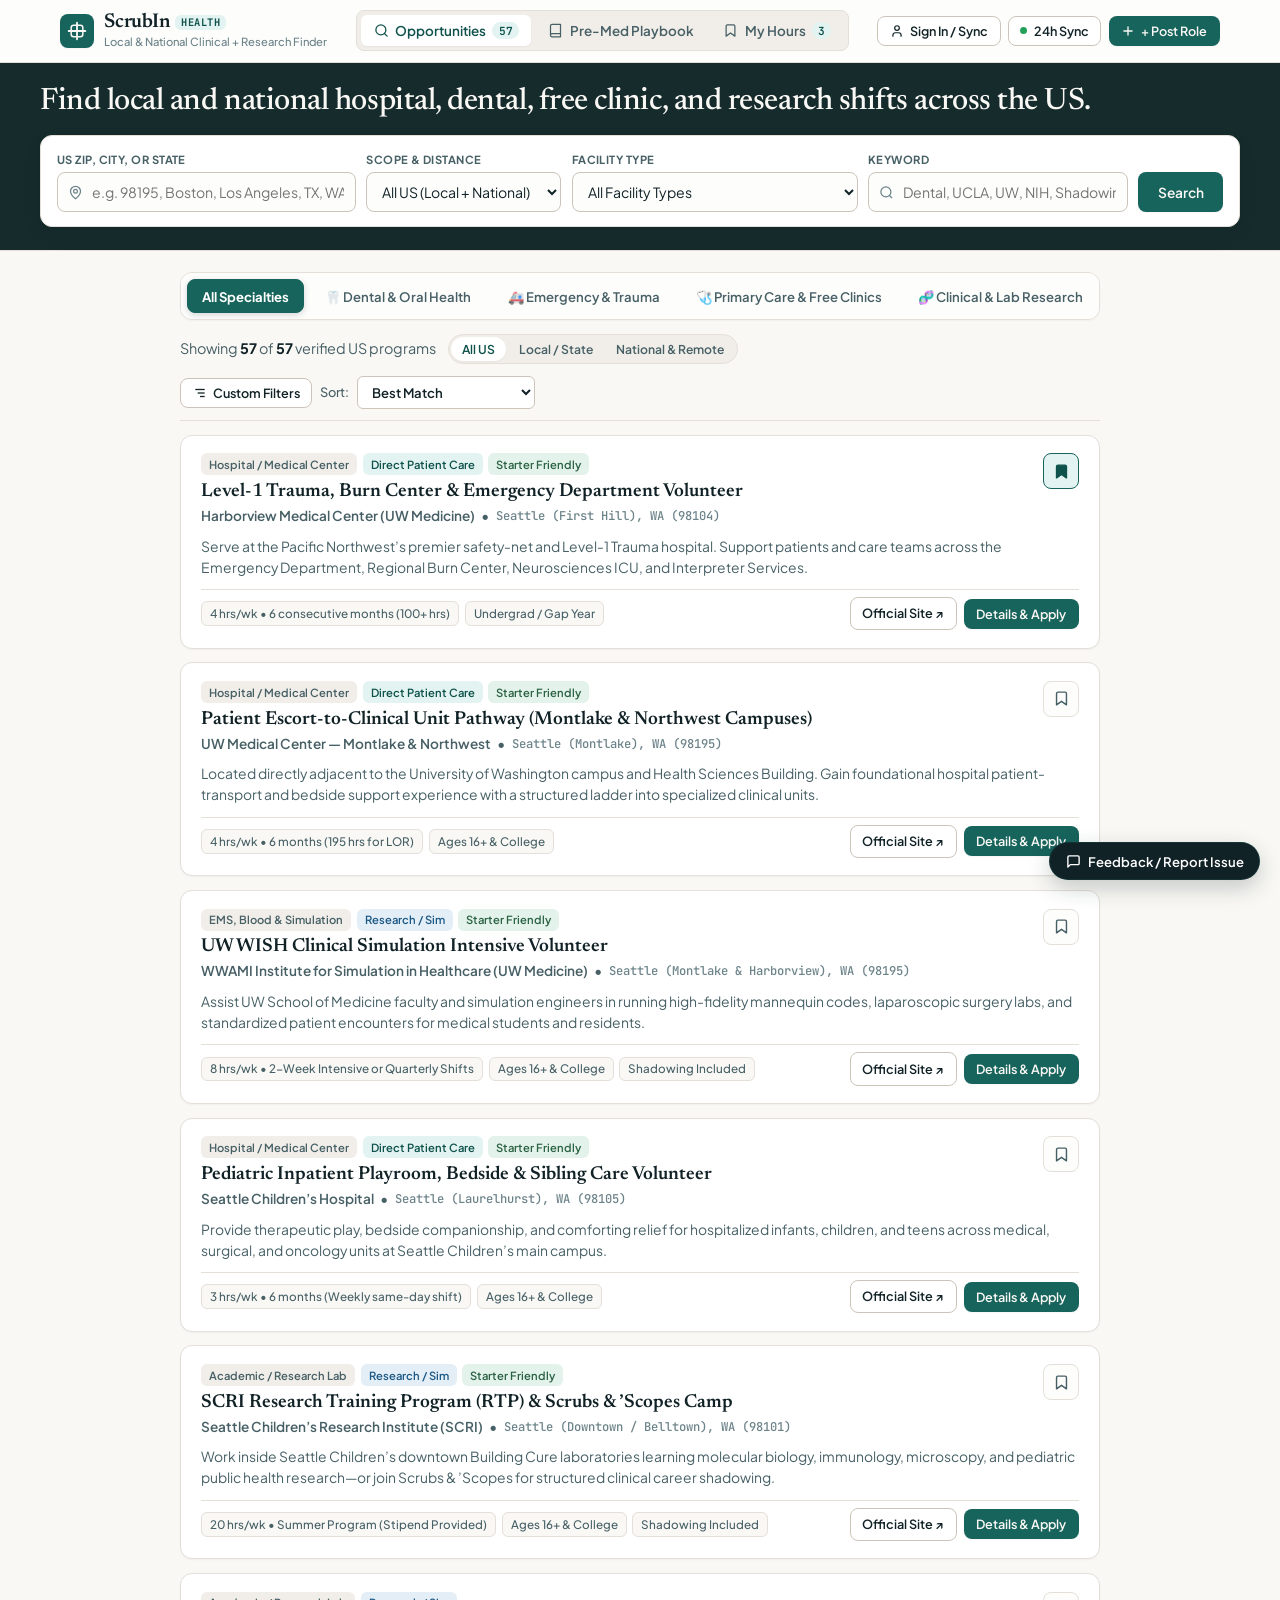
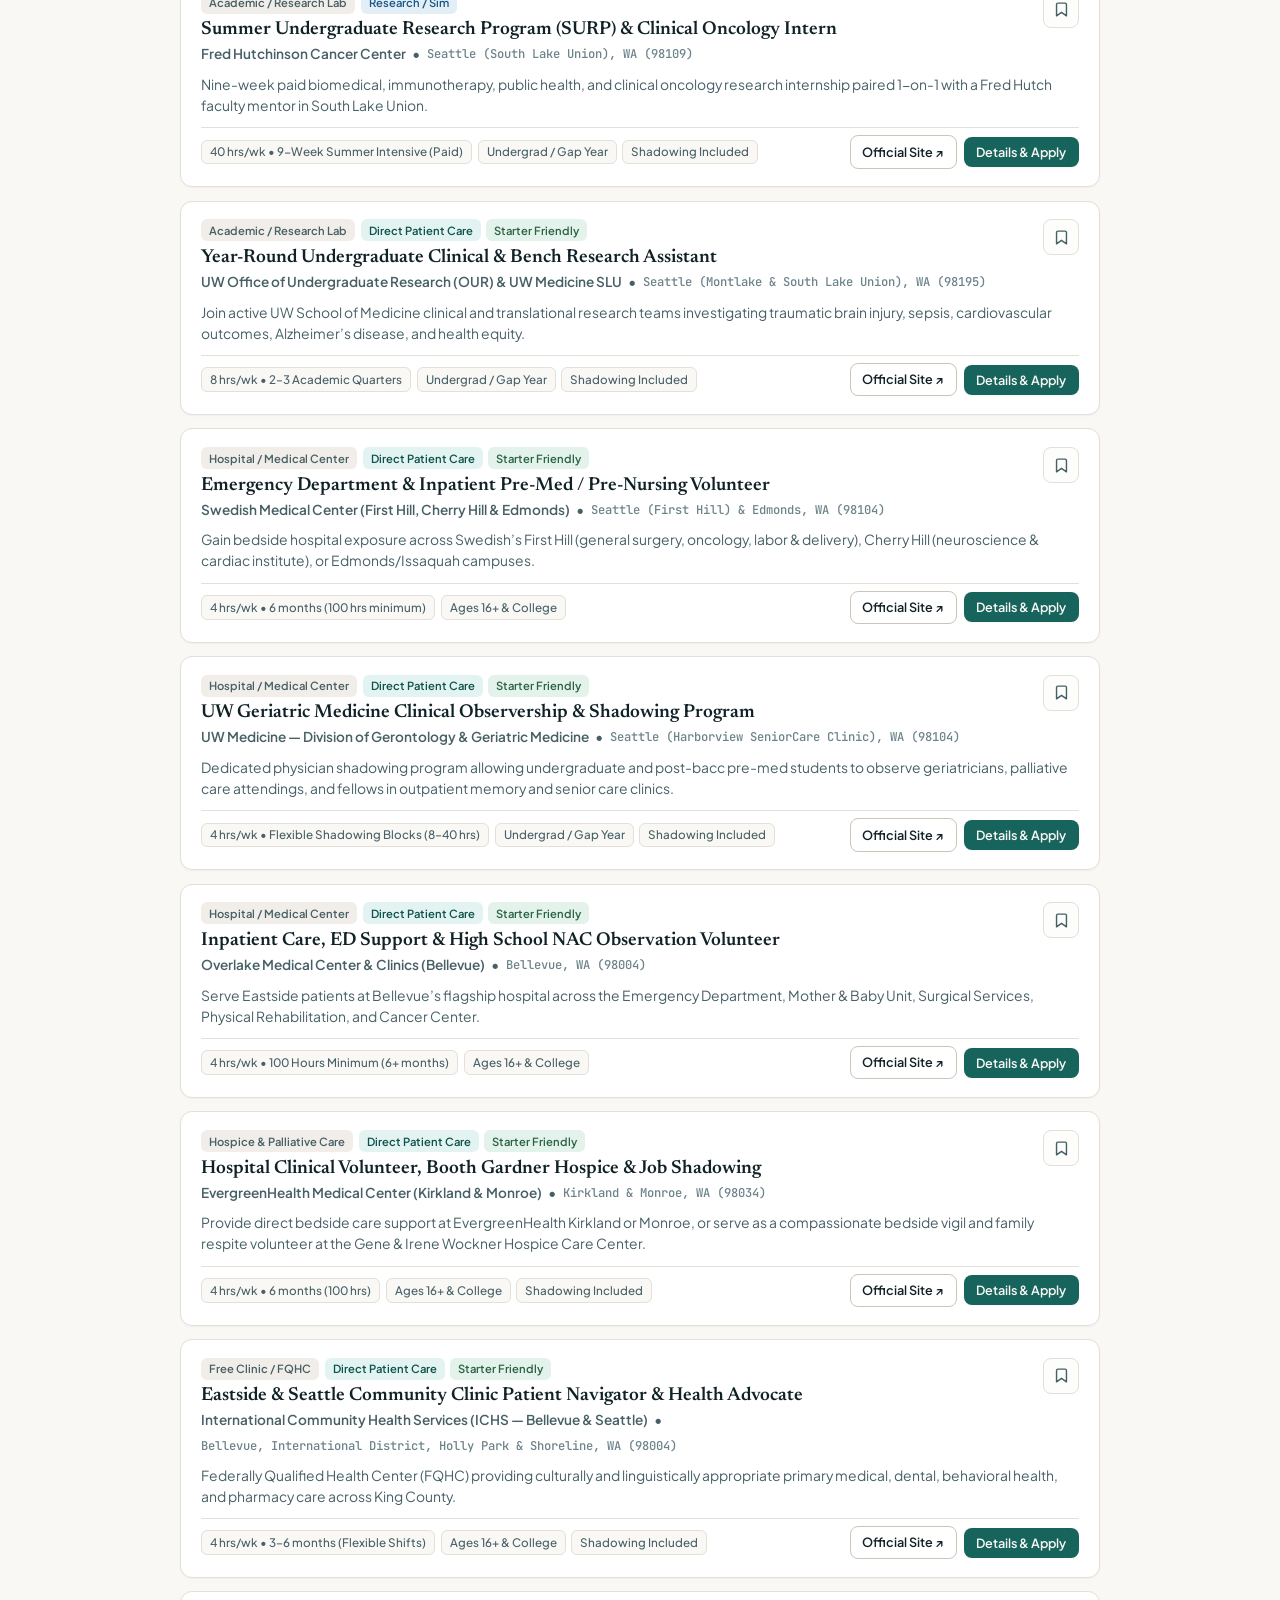
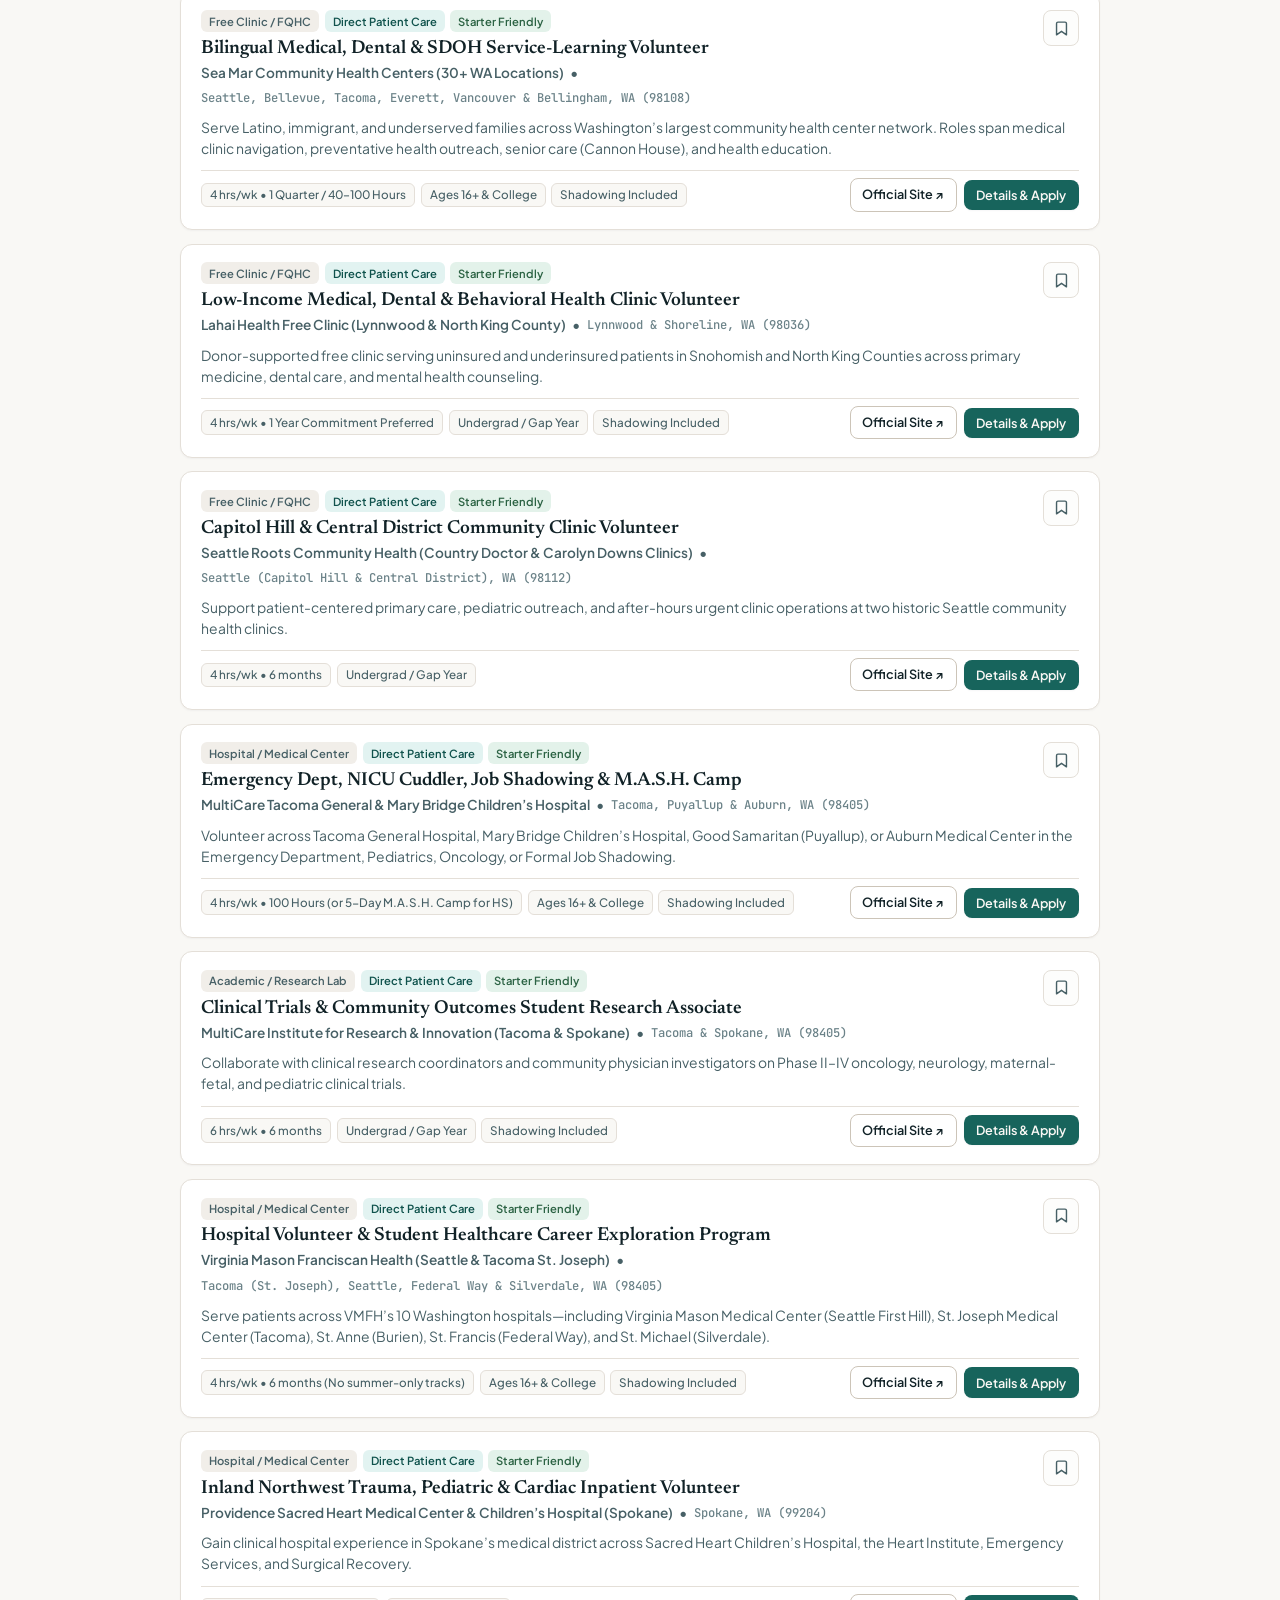
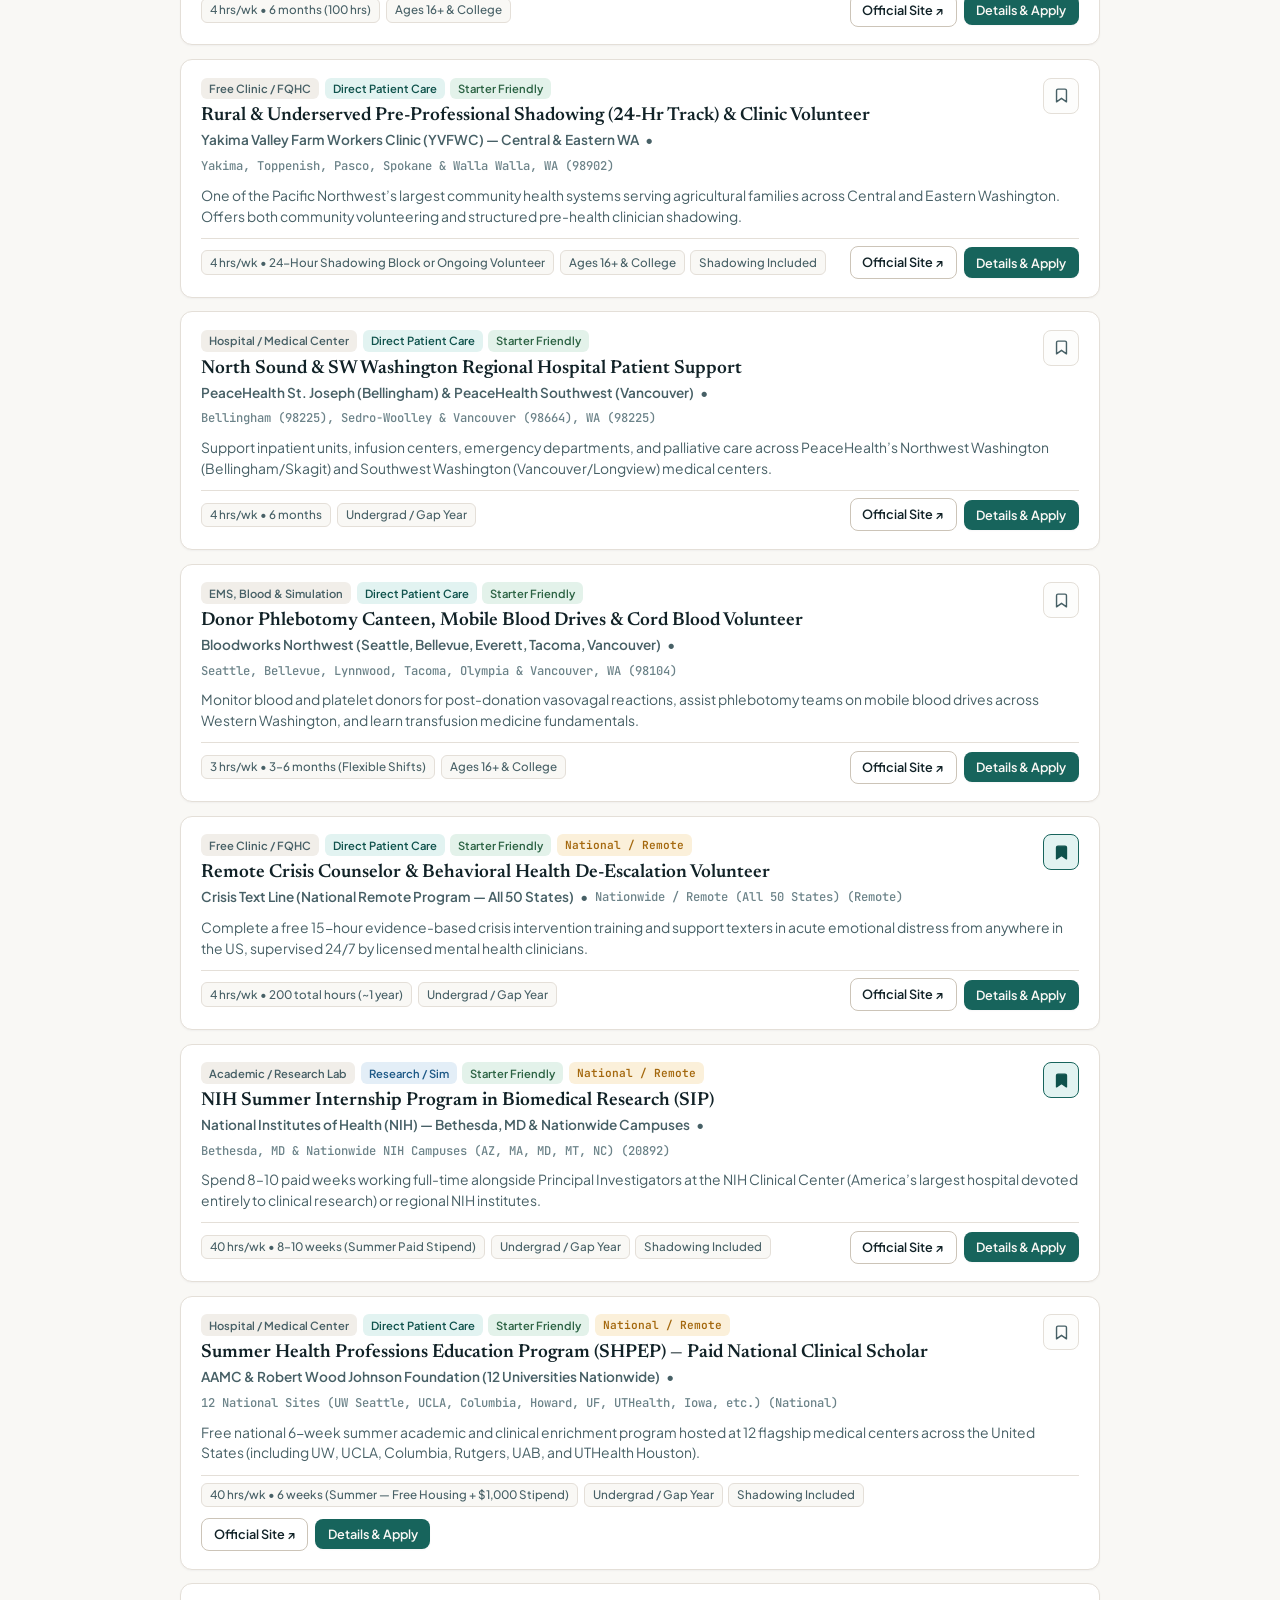
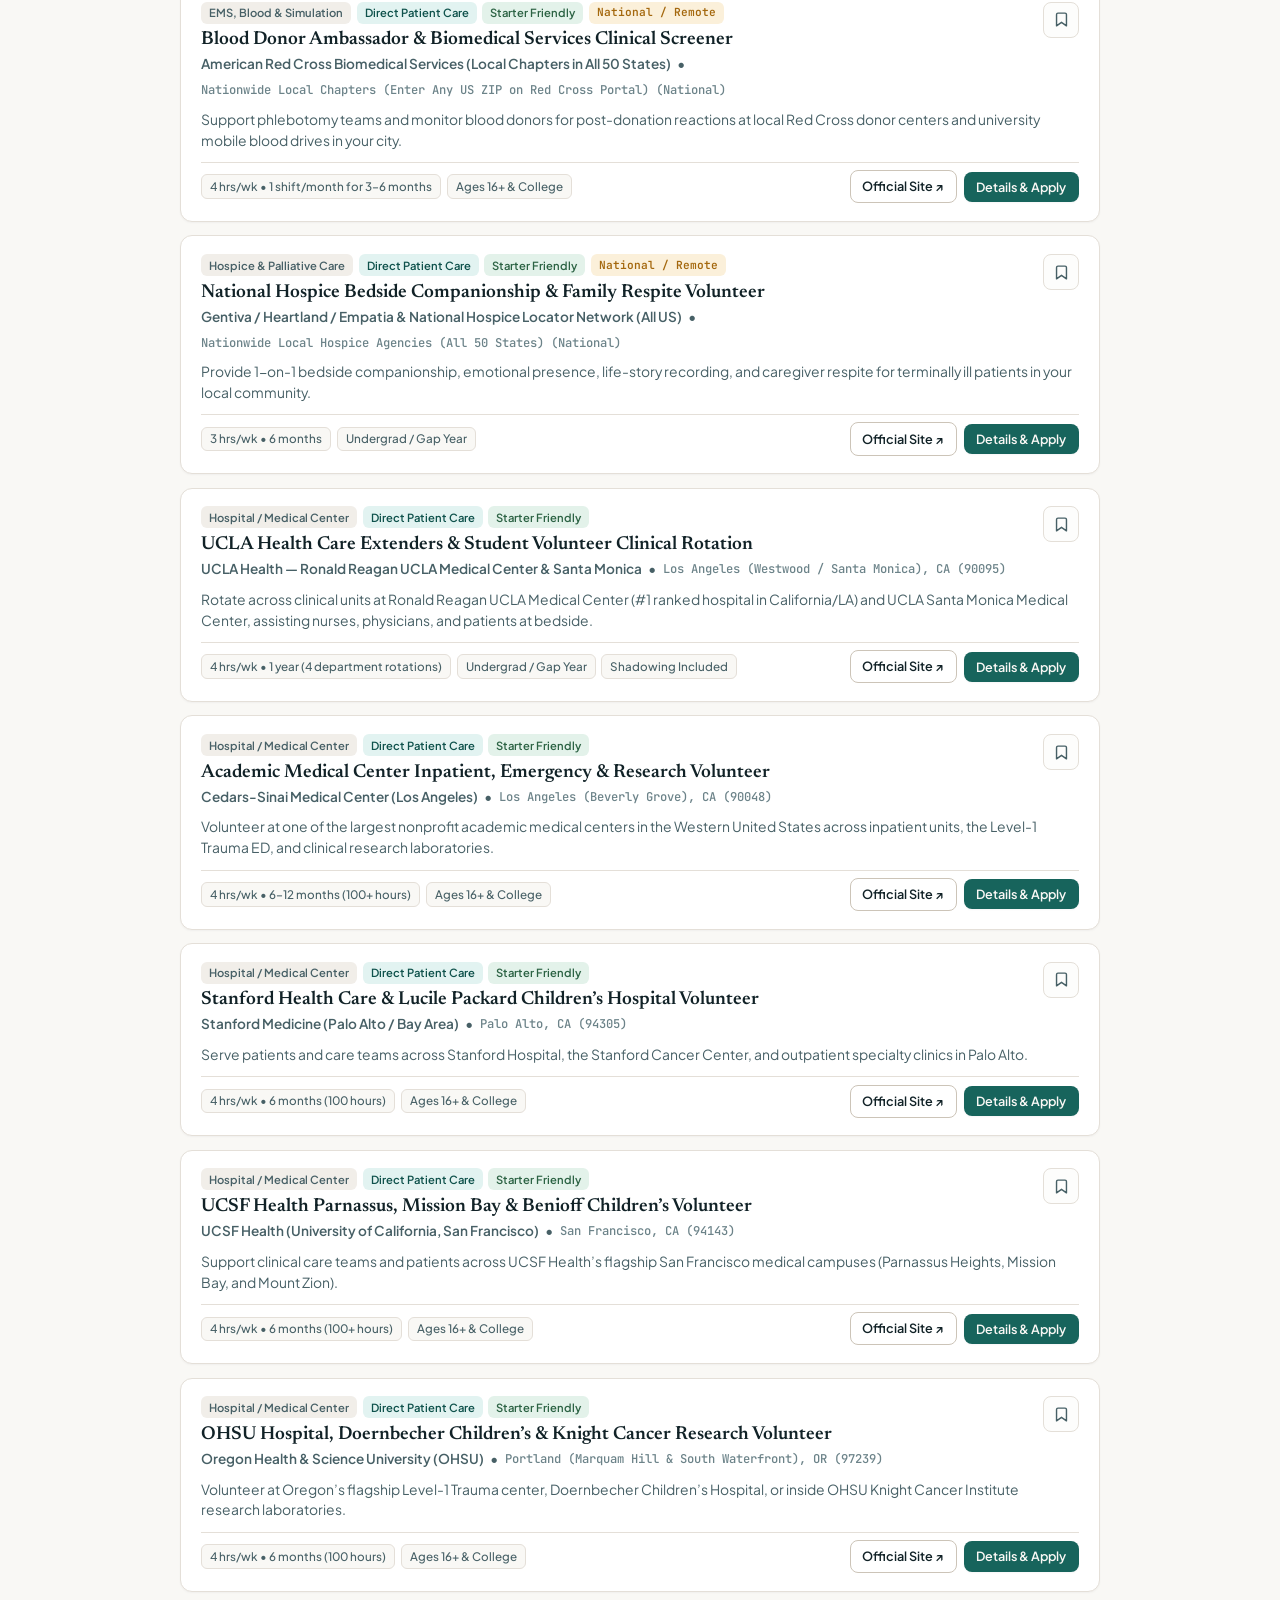
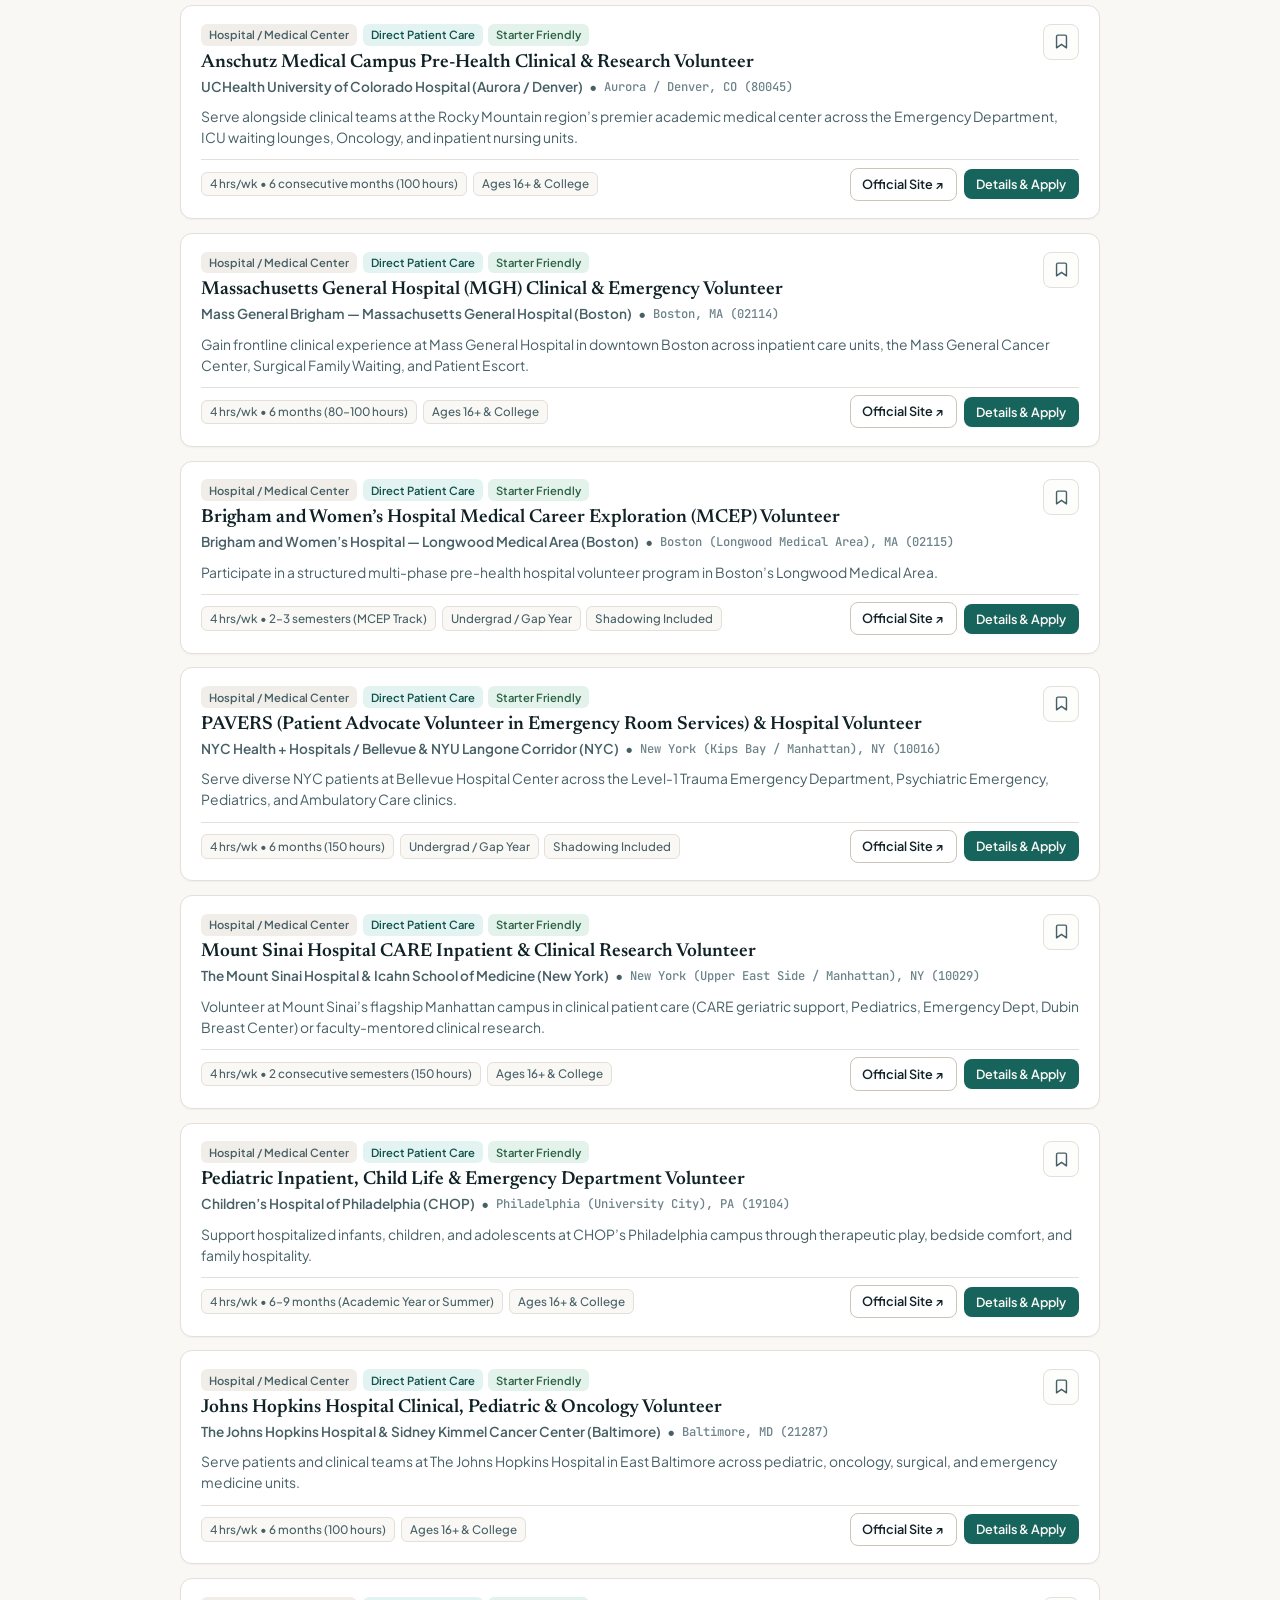
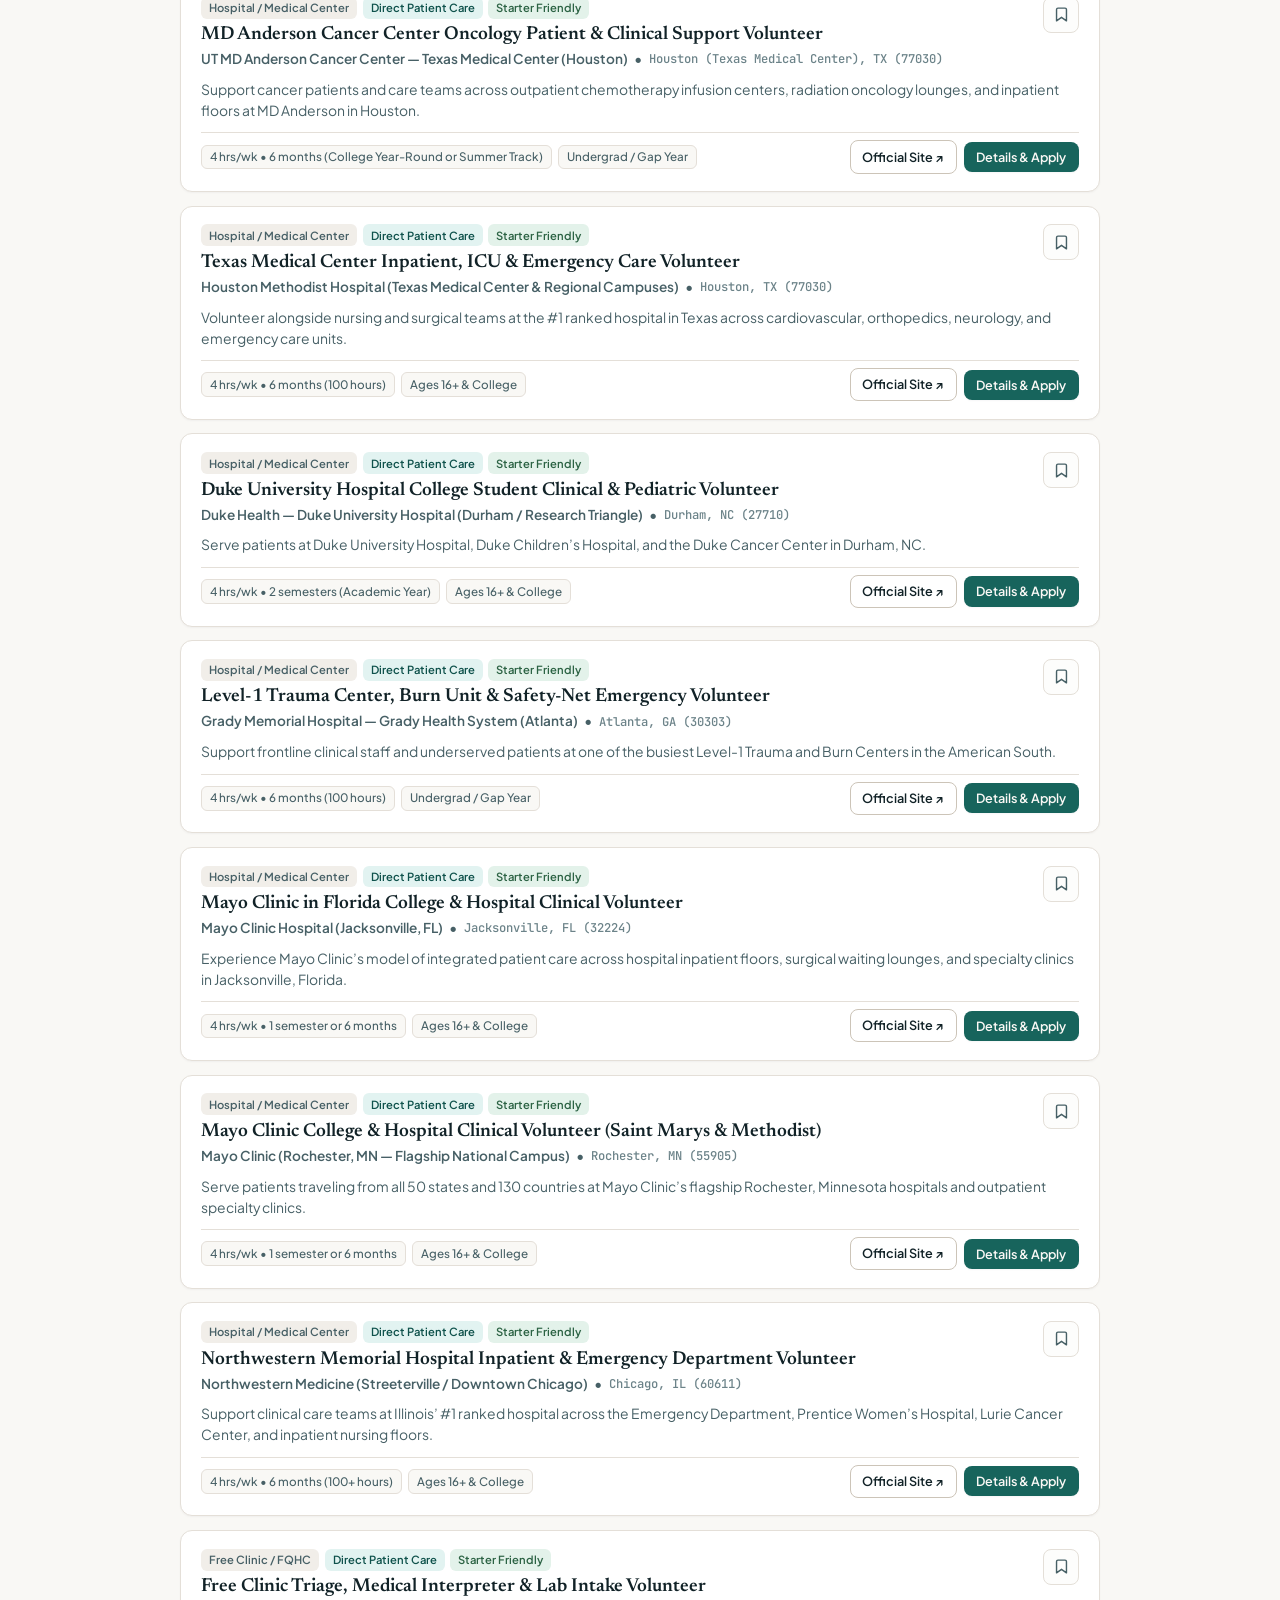
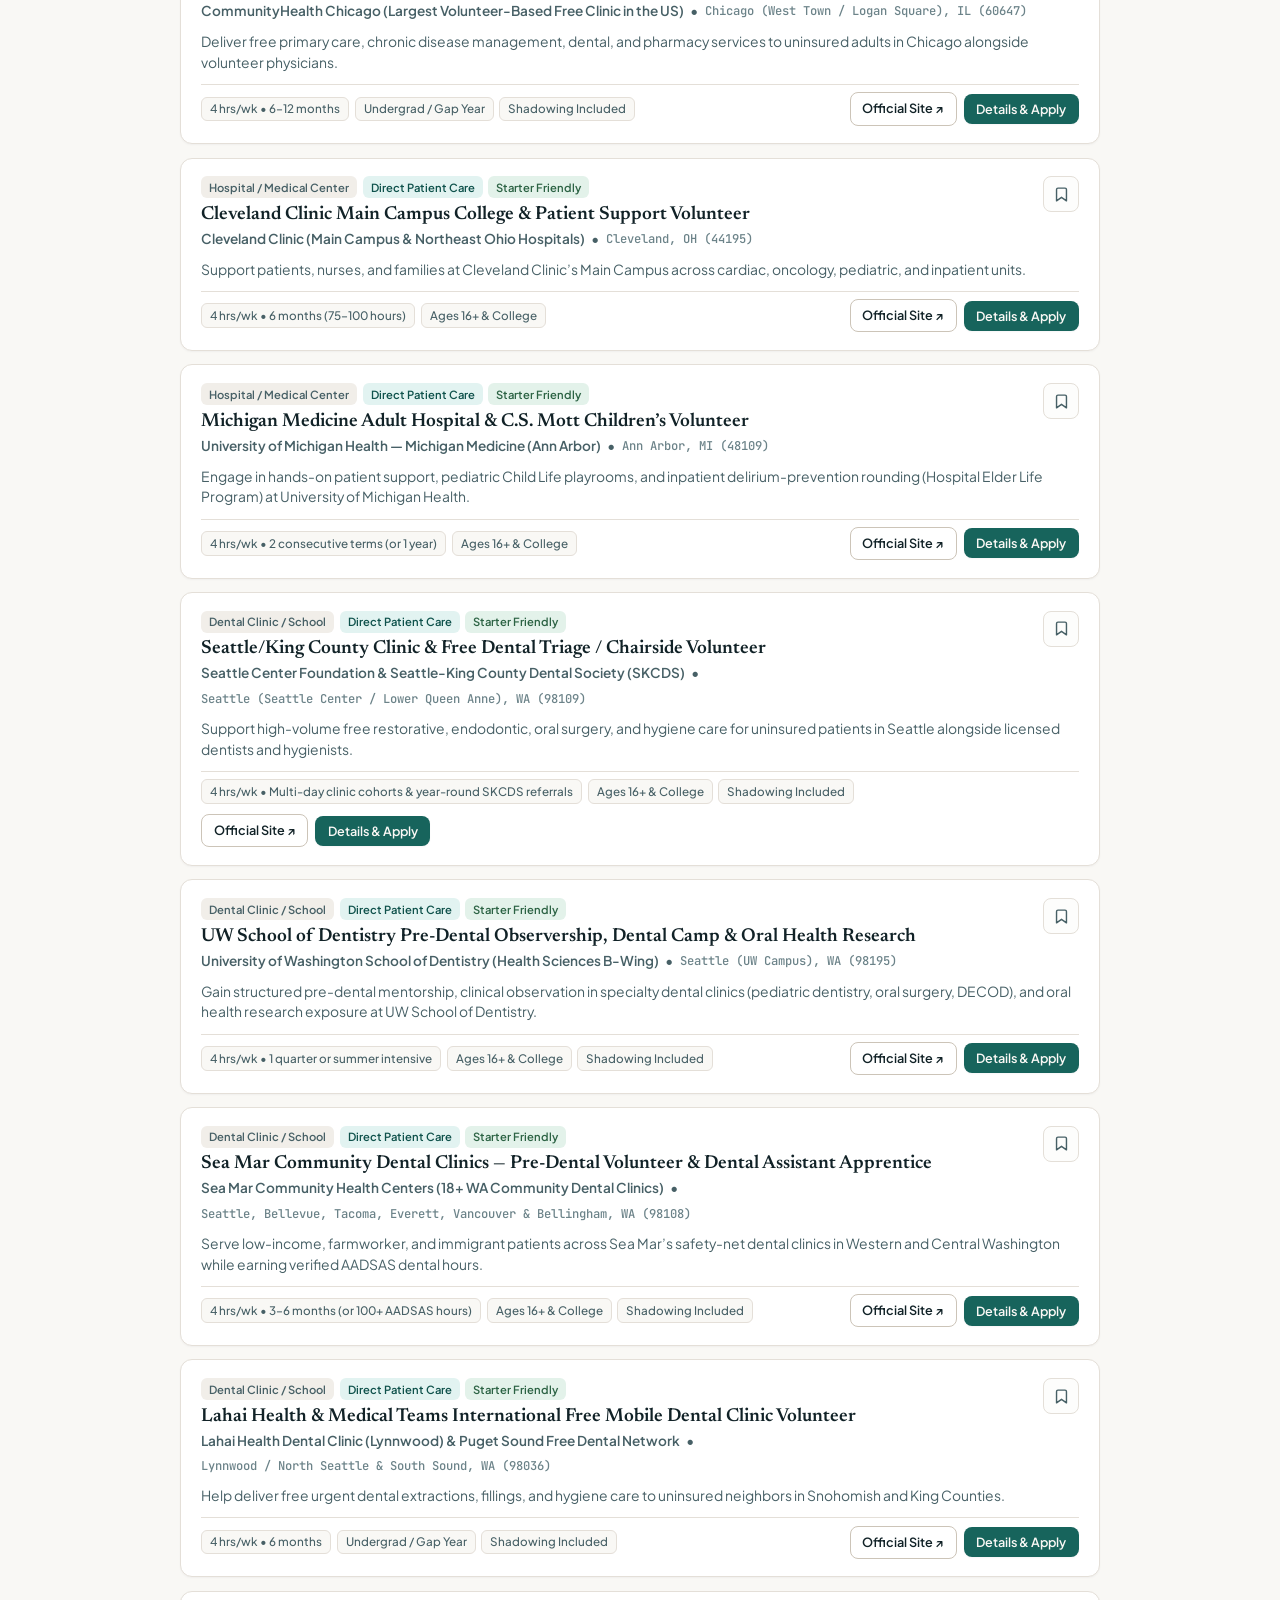
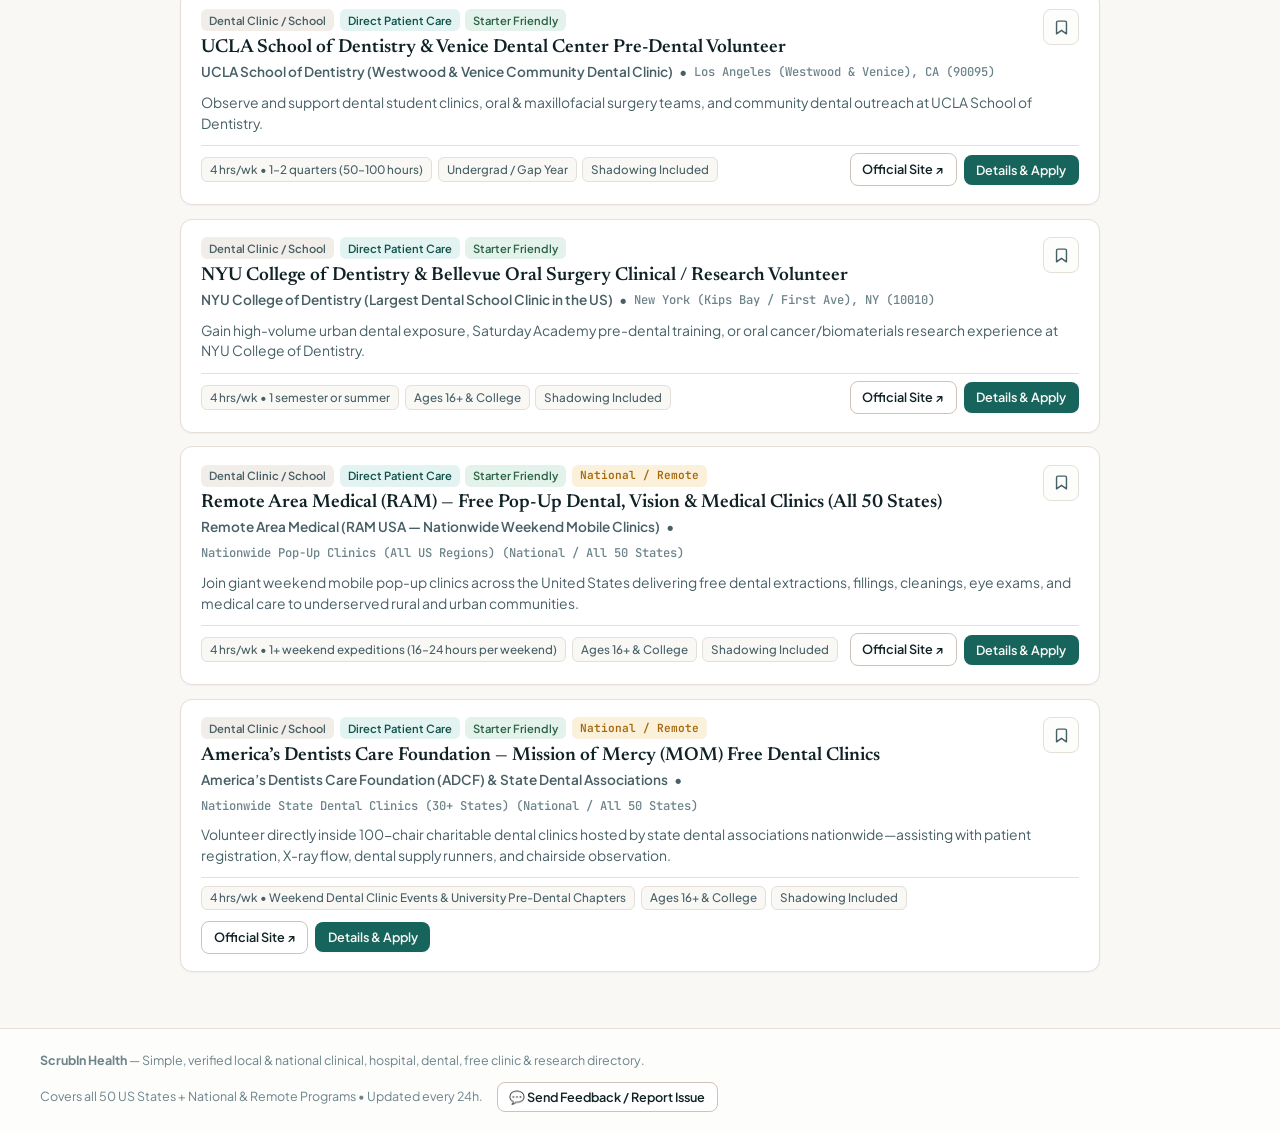
==== commit 6284c6c8: "Deploy ScrubIn Health updates (2026-10-03 22:16 UTC)" ====
--- a/public/index.html
+++ b/public/index.html
@@ -14,7 +14,7 @@
   <link rel="preconnect" href="https://fonts.googleapis.com" />
   <link rel="preconnect" href="https://fonts.gstatic.com" crossorigin />
   <link href="https://fonts.googleapis.com/css2?family=JetBrains+Mono:wght@500;600;700&amp;family=Newsreader:ital,opsz,wght@0,6..72,500;0,6..72,600;1,6..72,500&amp;family=Plus+Jakarta+Sans:wght@400;500;600;700&amp;display=swap" rel="stylesheet" />
-  <link rel="stylesheet" href="/index.css?v=8" />
+  <link rel="stylesheet" href="/index.css?v=9" />
 </head>
 <body>
 
--- a/index.css
+++ b/index.css
@@ -25,6 +25,9 @@
   --accent-primary-hover: hsl(174, 67%, 18%);
   --accent-primary-soft: hsl(172, 42%, 92%);
   --accent-primary-text: hsl(174, 70%, 19%);
+  --teal-deep: hsl(178, 34%, 13%);
+  --teal-primary: hsl(174, 63%, 24%);
+  --teal-soft: hsl(172, 42%, 92%);
 
   --accent-warm: hsl(16, 72%, 44%);
   --accent-warm-soft: hsl(18, 68%, 93%);
@@ -2081,8 +2084,9 @@
 }
 
 .specialty-tab-pill.active {
-  background-color: var(--teal-deep);
+  background-color: var(--accent-primary, #17645c);
   color: #ffffff;
-  border-color: var(--teal-deep);
-  box-shadow: 0 2px 6px rgba(22, 44, 43, 0.16);
-}
+  font-weight: 700;
+  border-color: var(--accent-primary, #17645c);
+  box-shadow: 0 2px 6px rgba(22, 44, 43, 0.18);
+}
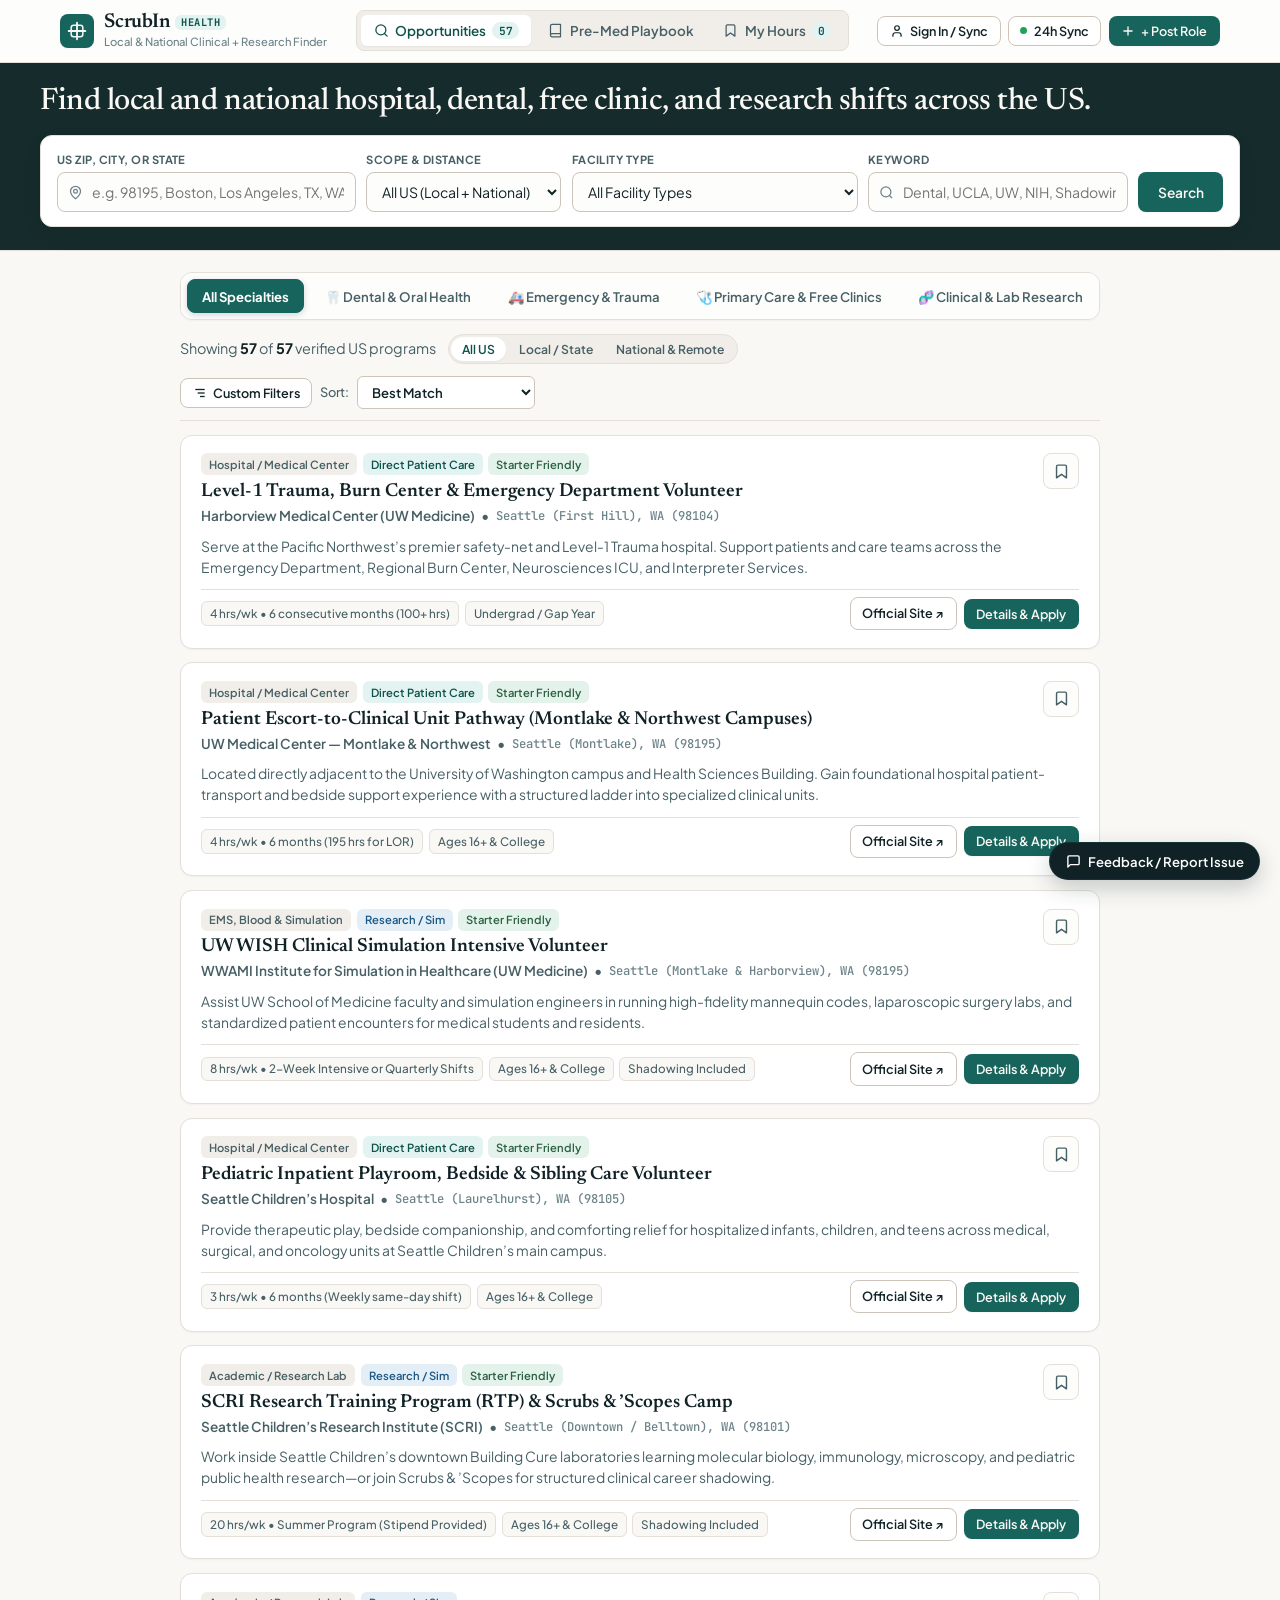
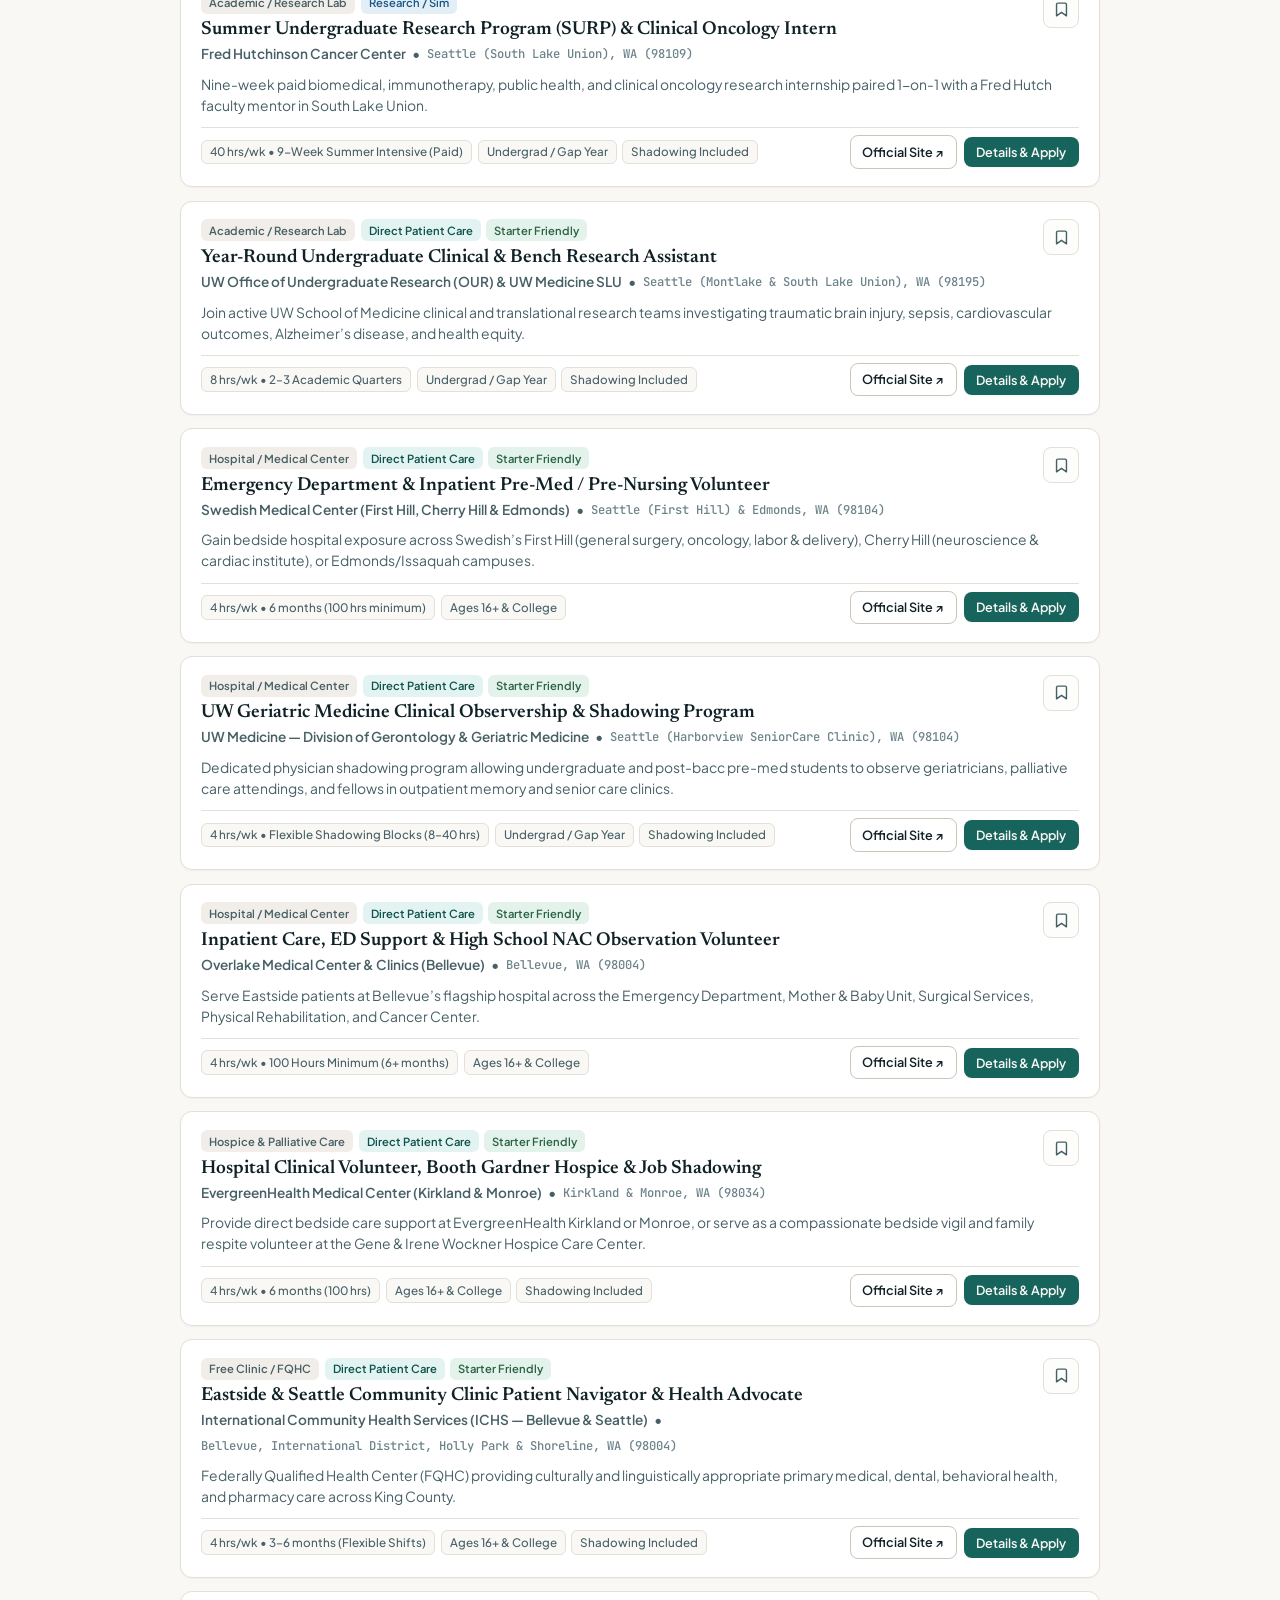
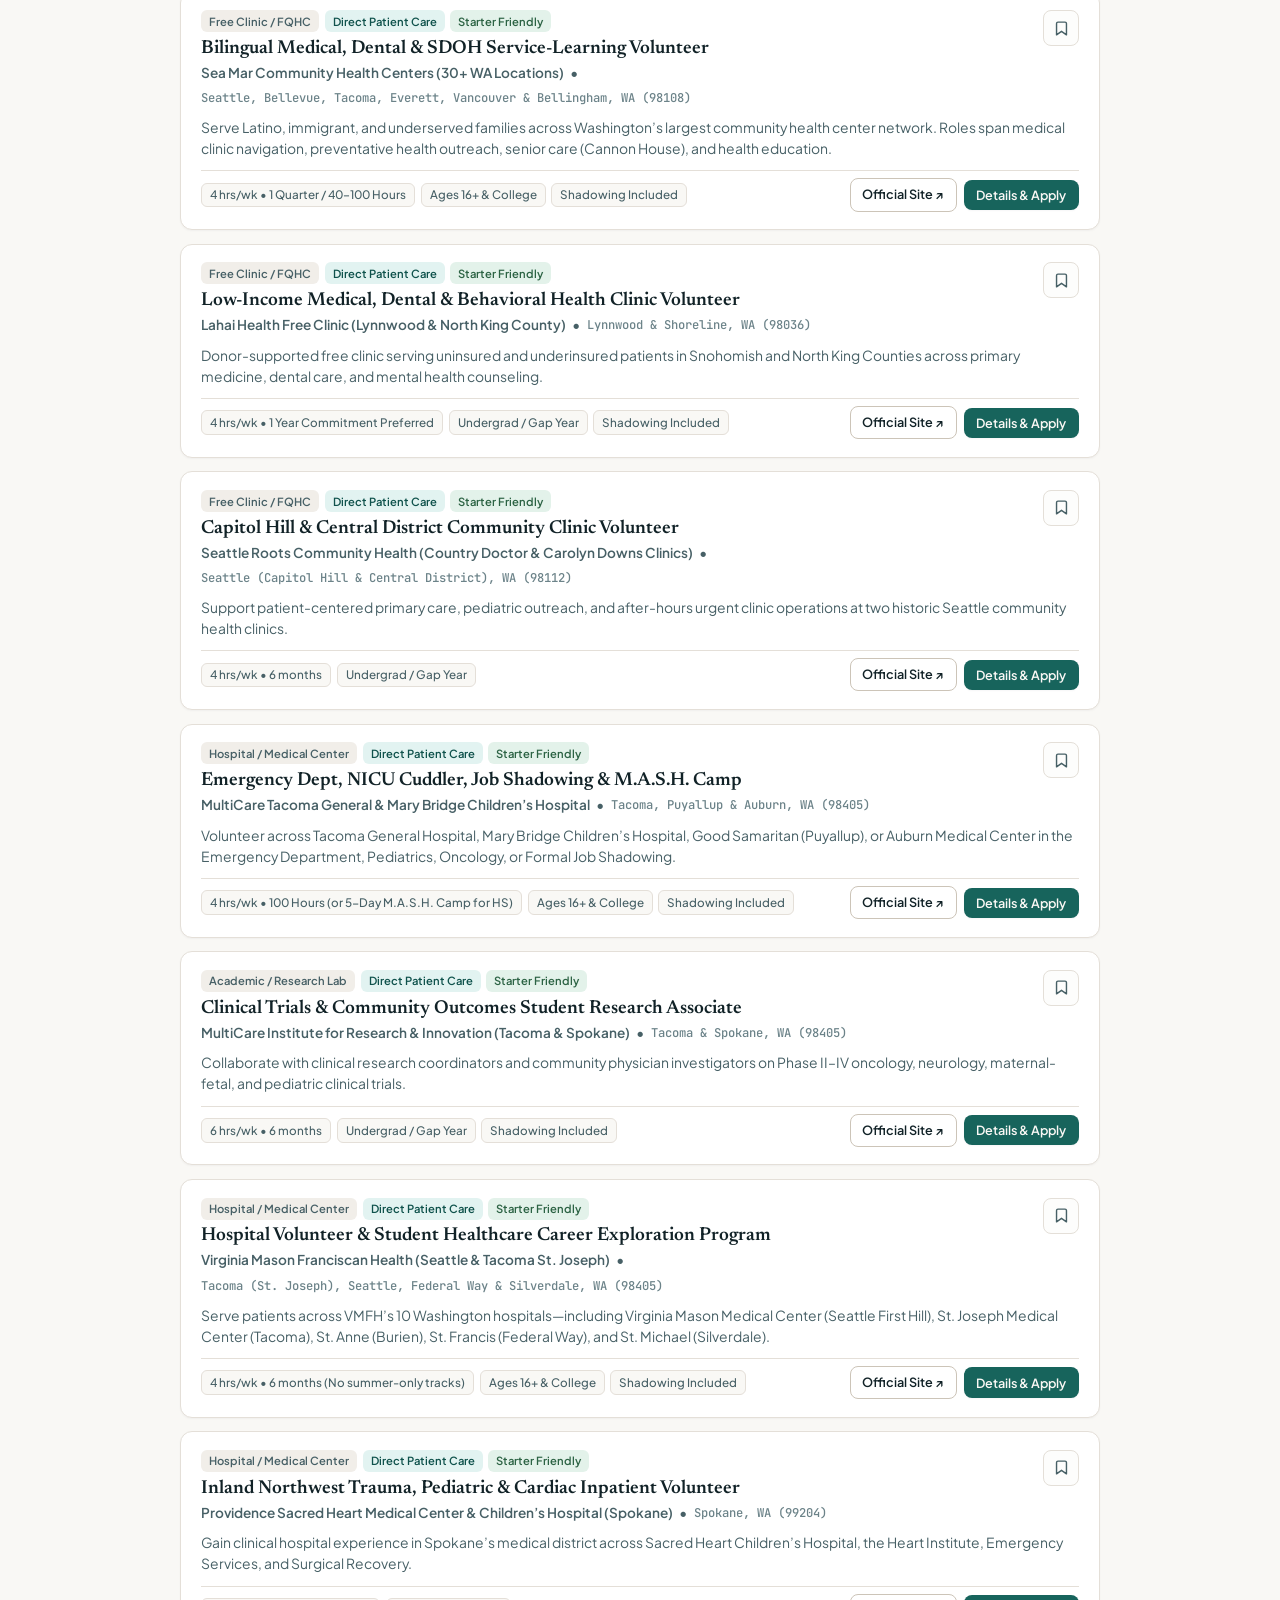
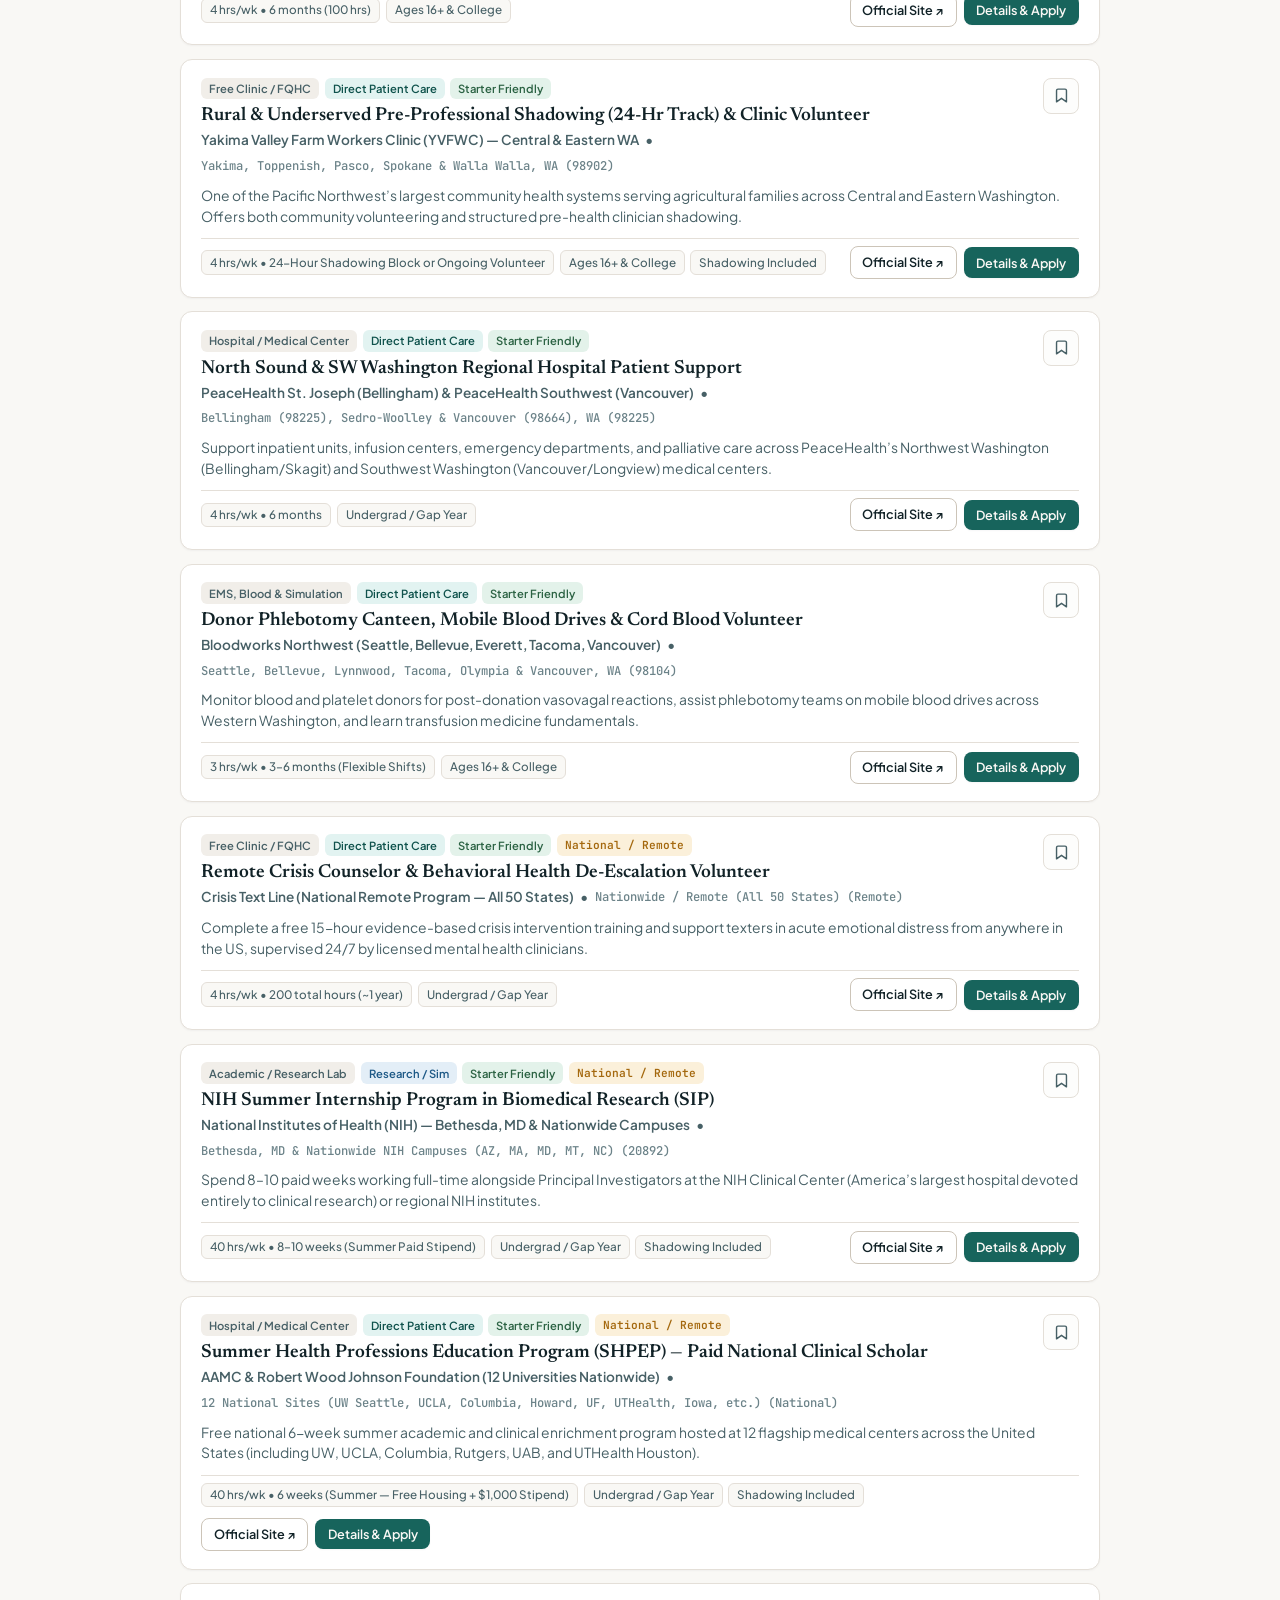
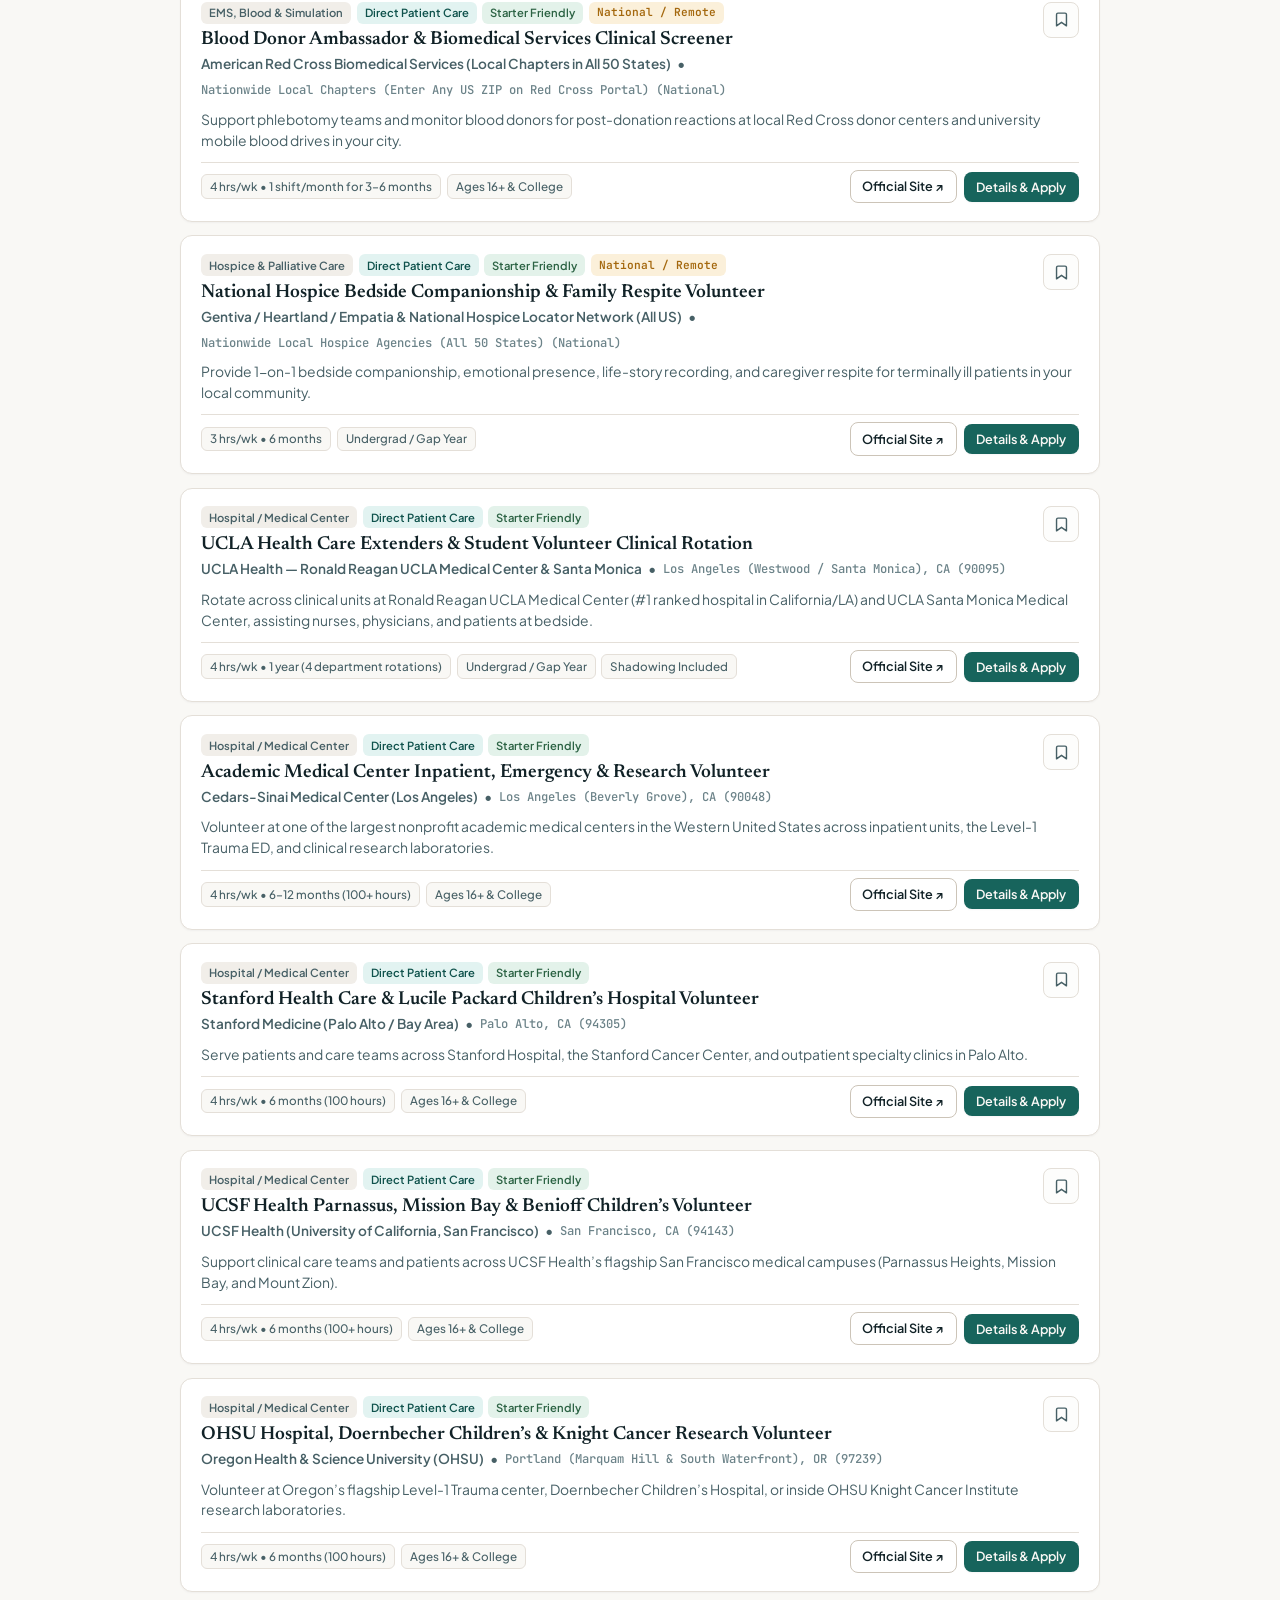
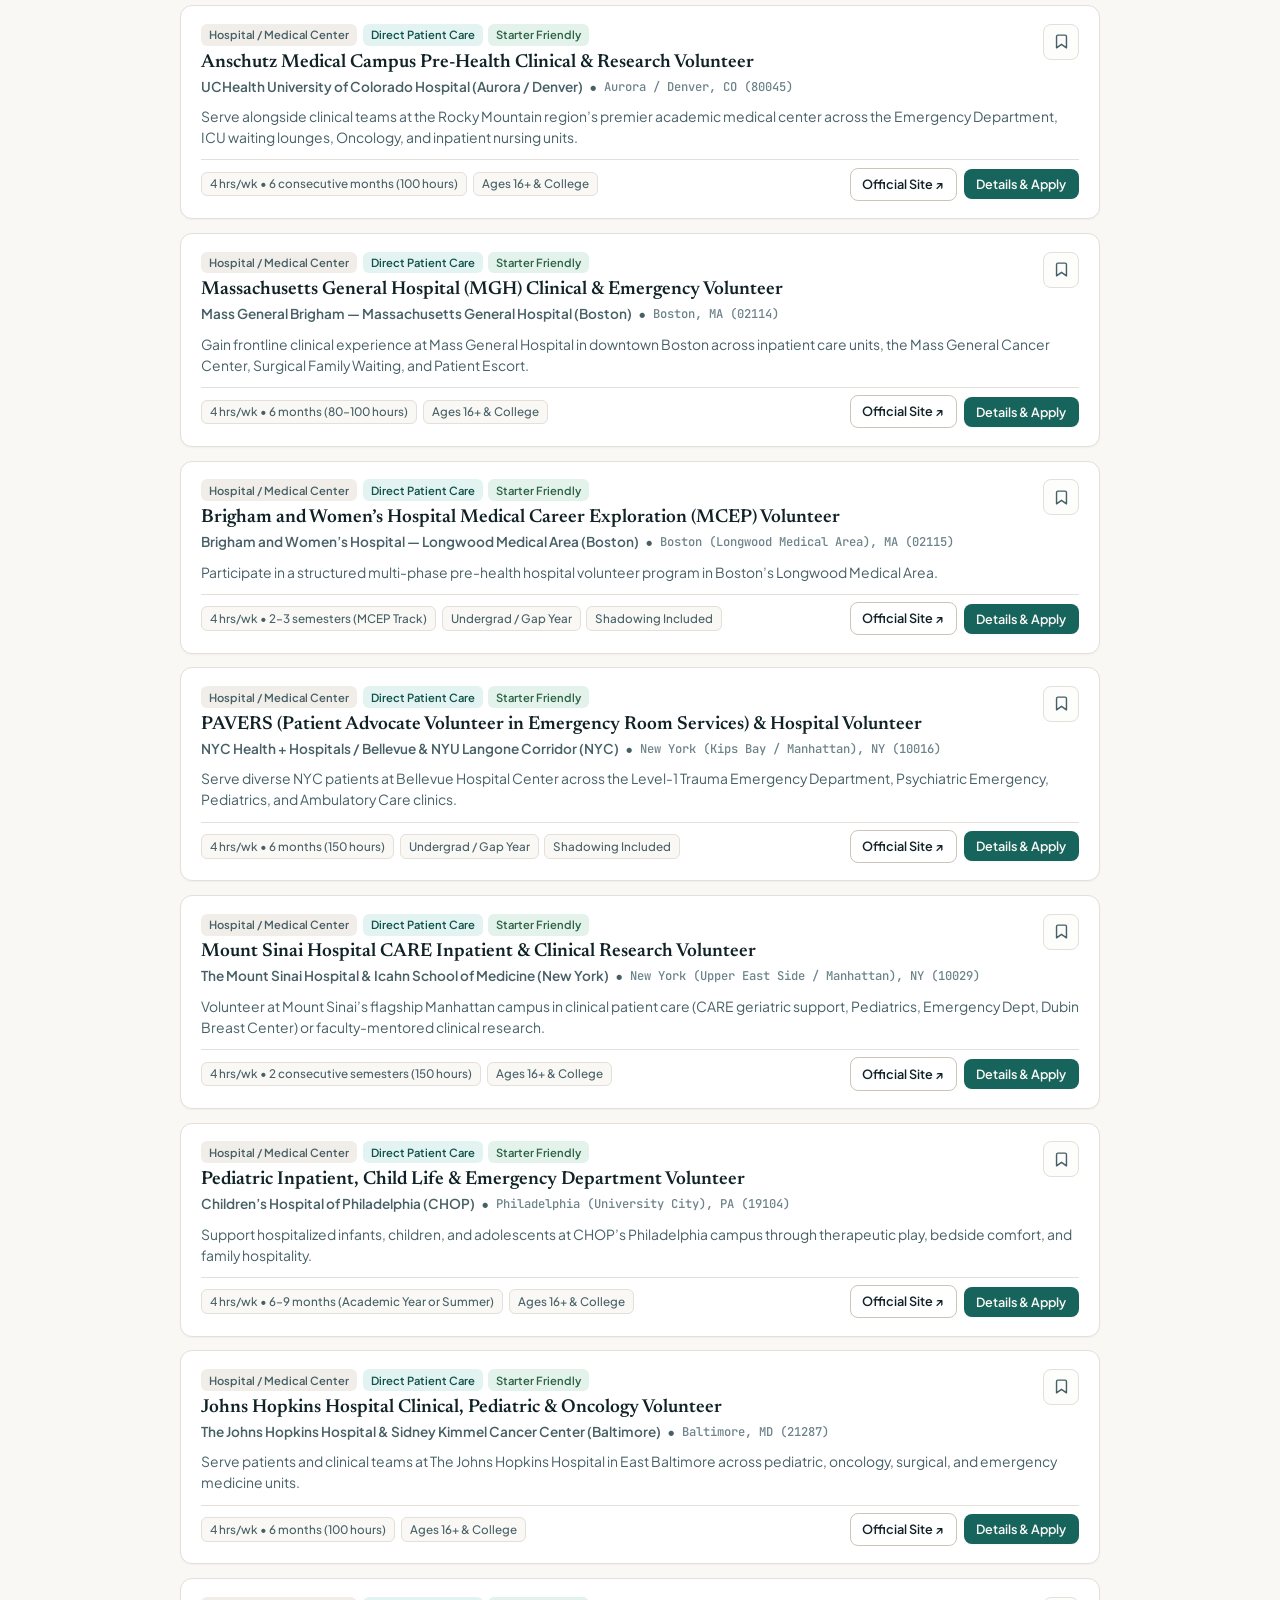
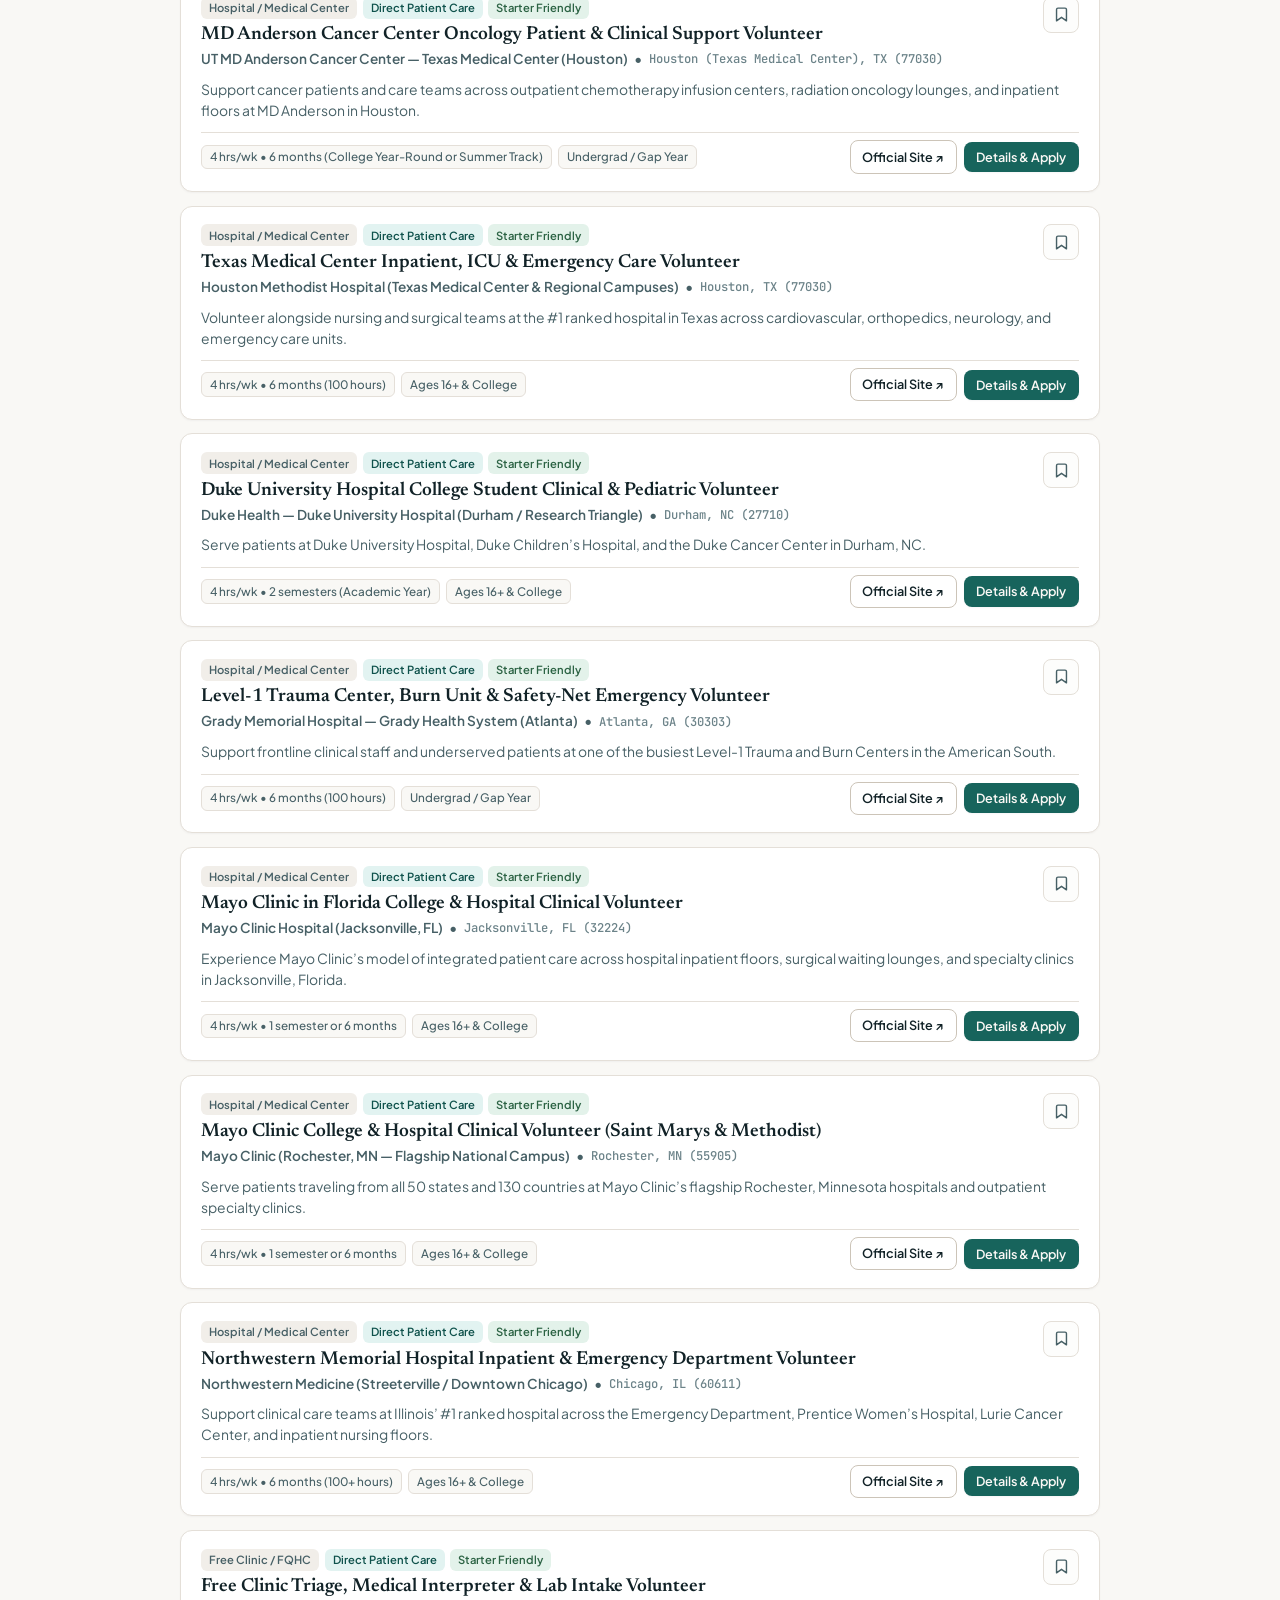
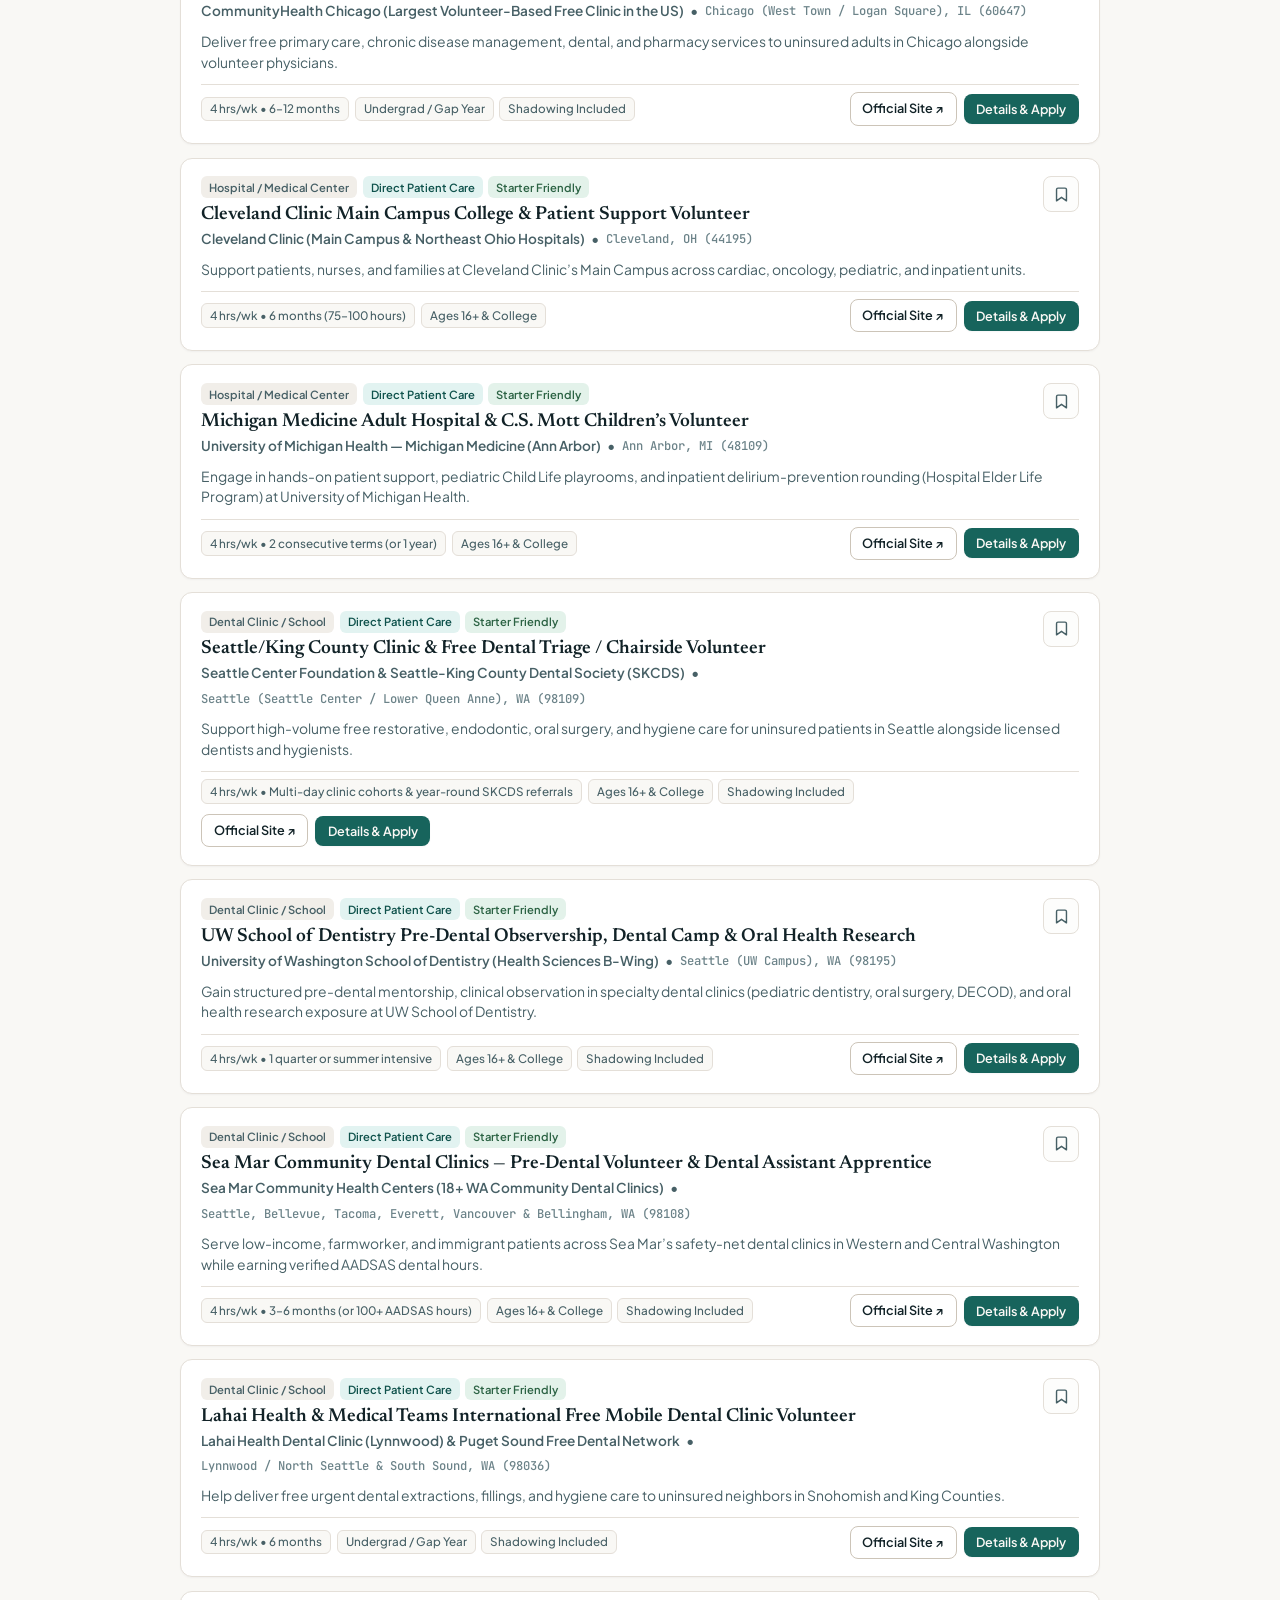
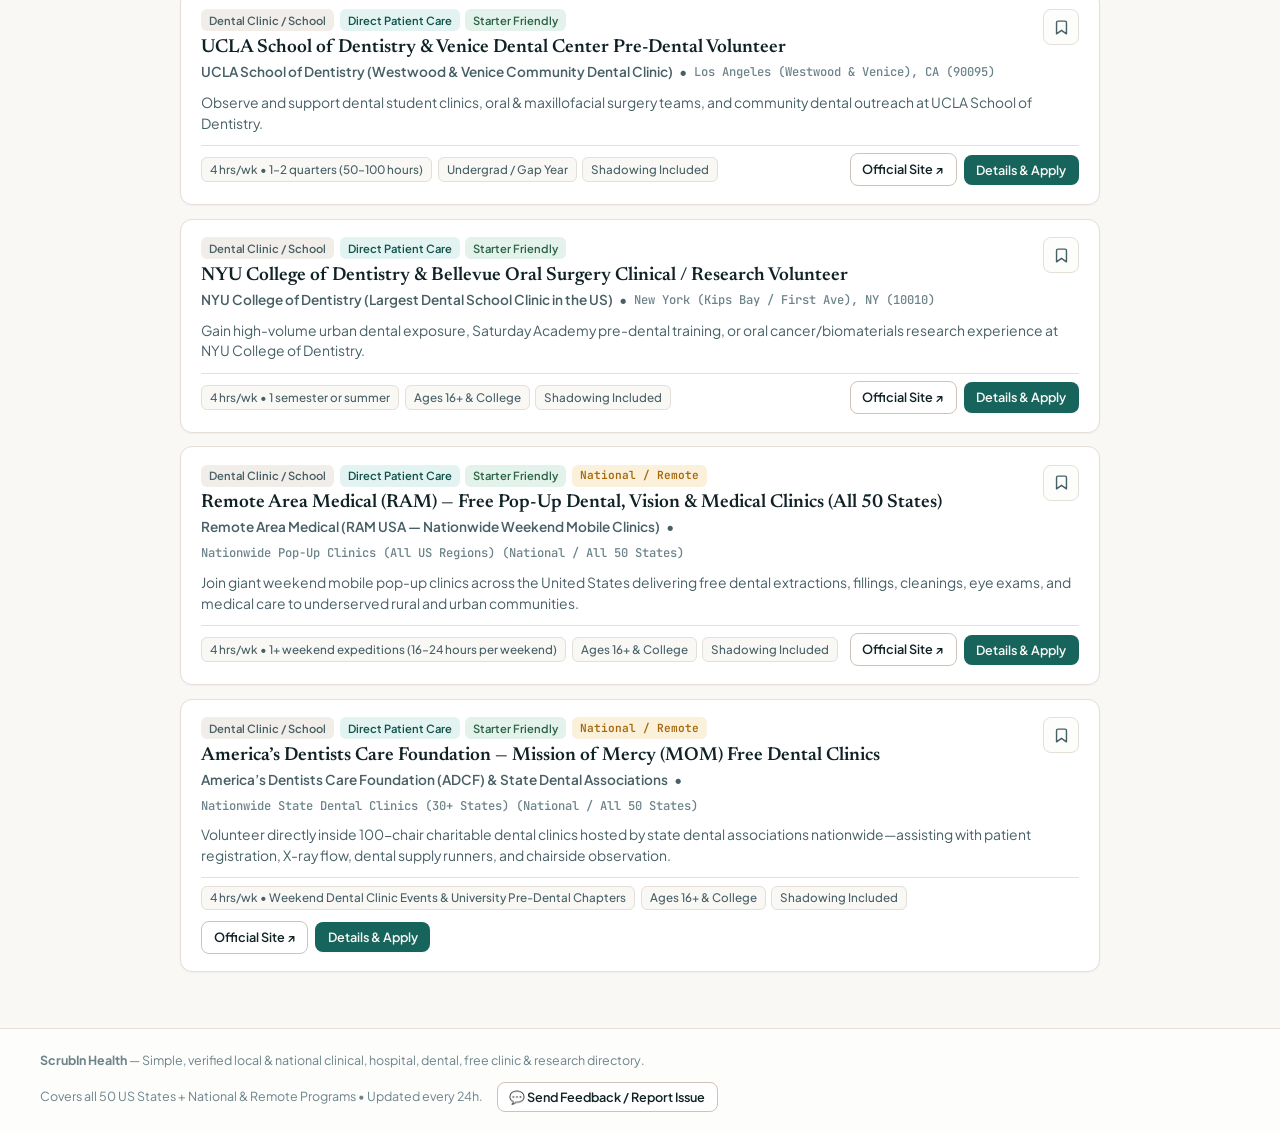
==== commit c5dc6be3: "Deploy ScrubIn Health updates (2026-10-19 02:59 UTC)" ====
--- a/public/index.html
+++ b/public/index.html
@@ -864,6 +864,6 @@
     </div>
   </footer>
 
-  <script src="/app.js?v=12"></script>
+  <script src="/app.js?v=13"></script>
 </body>
 </html>
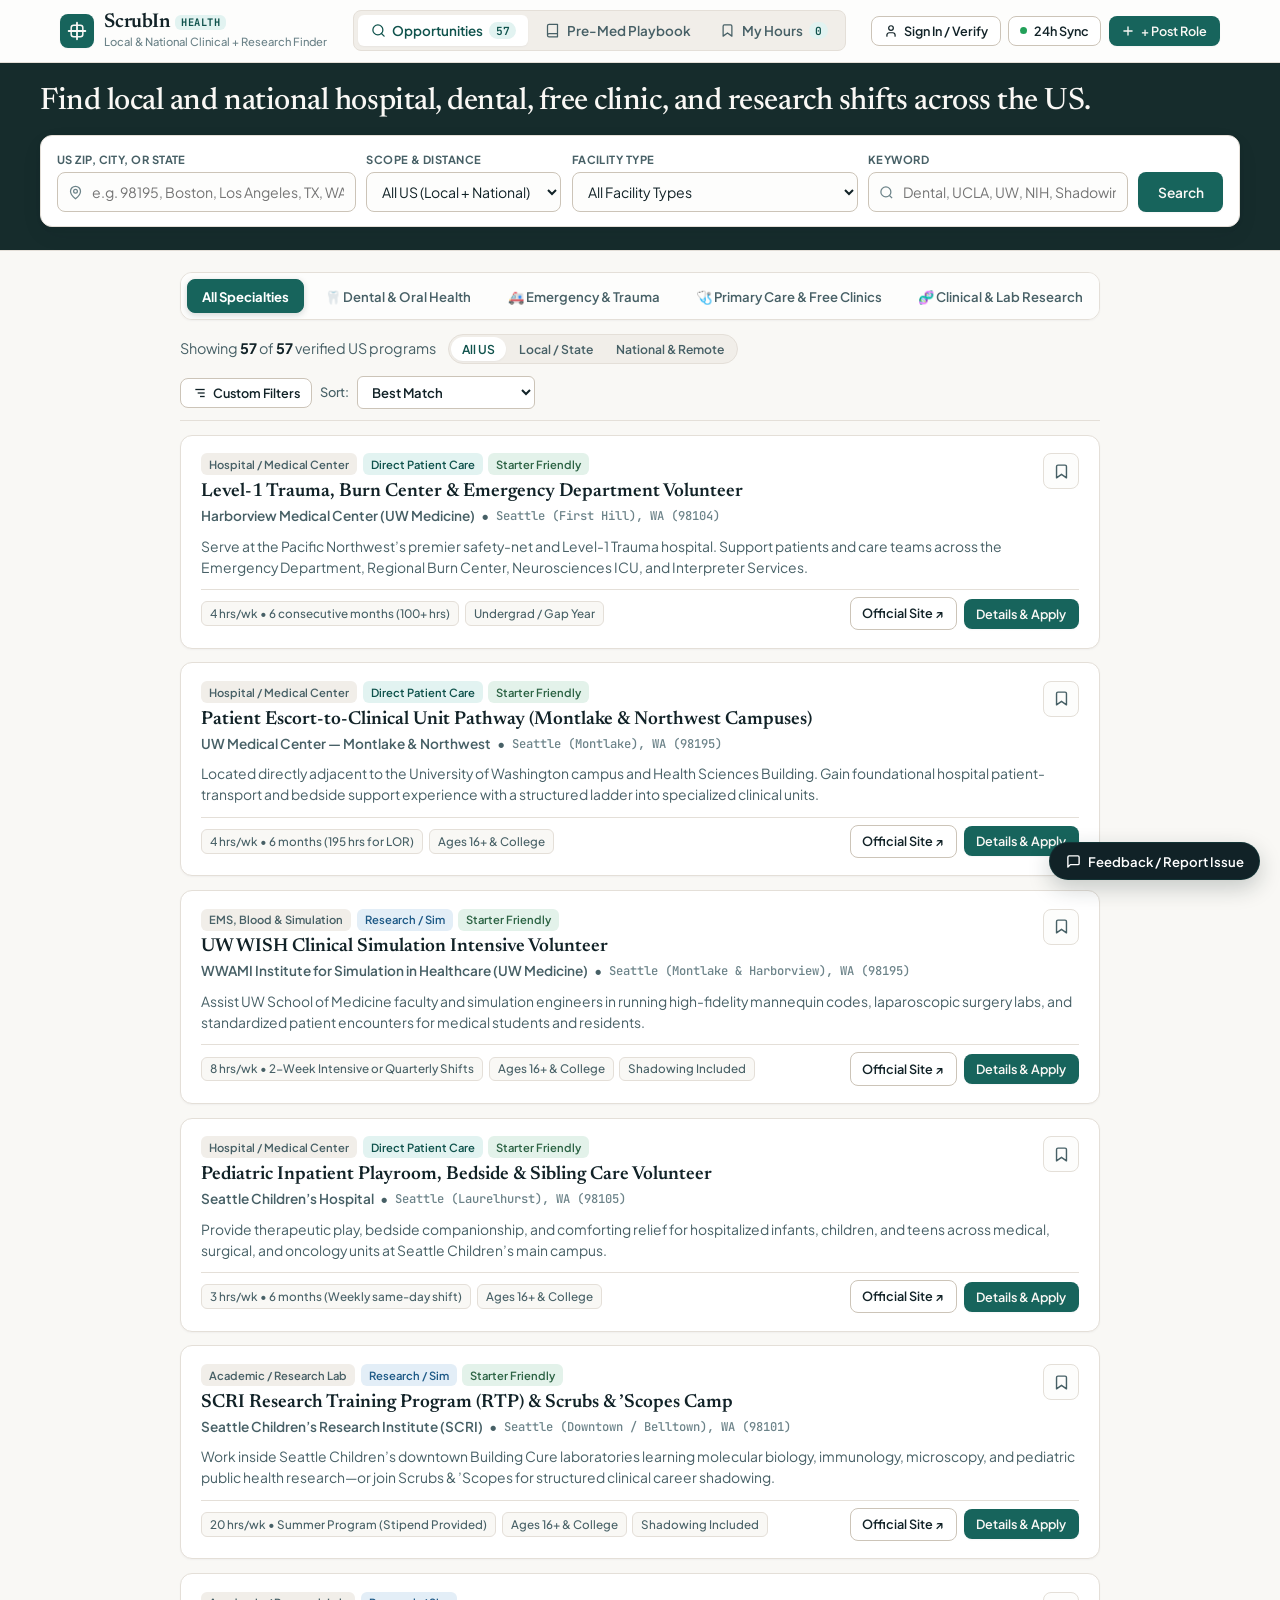
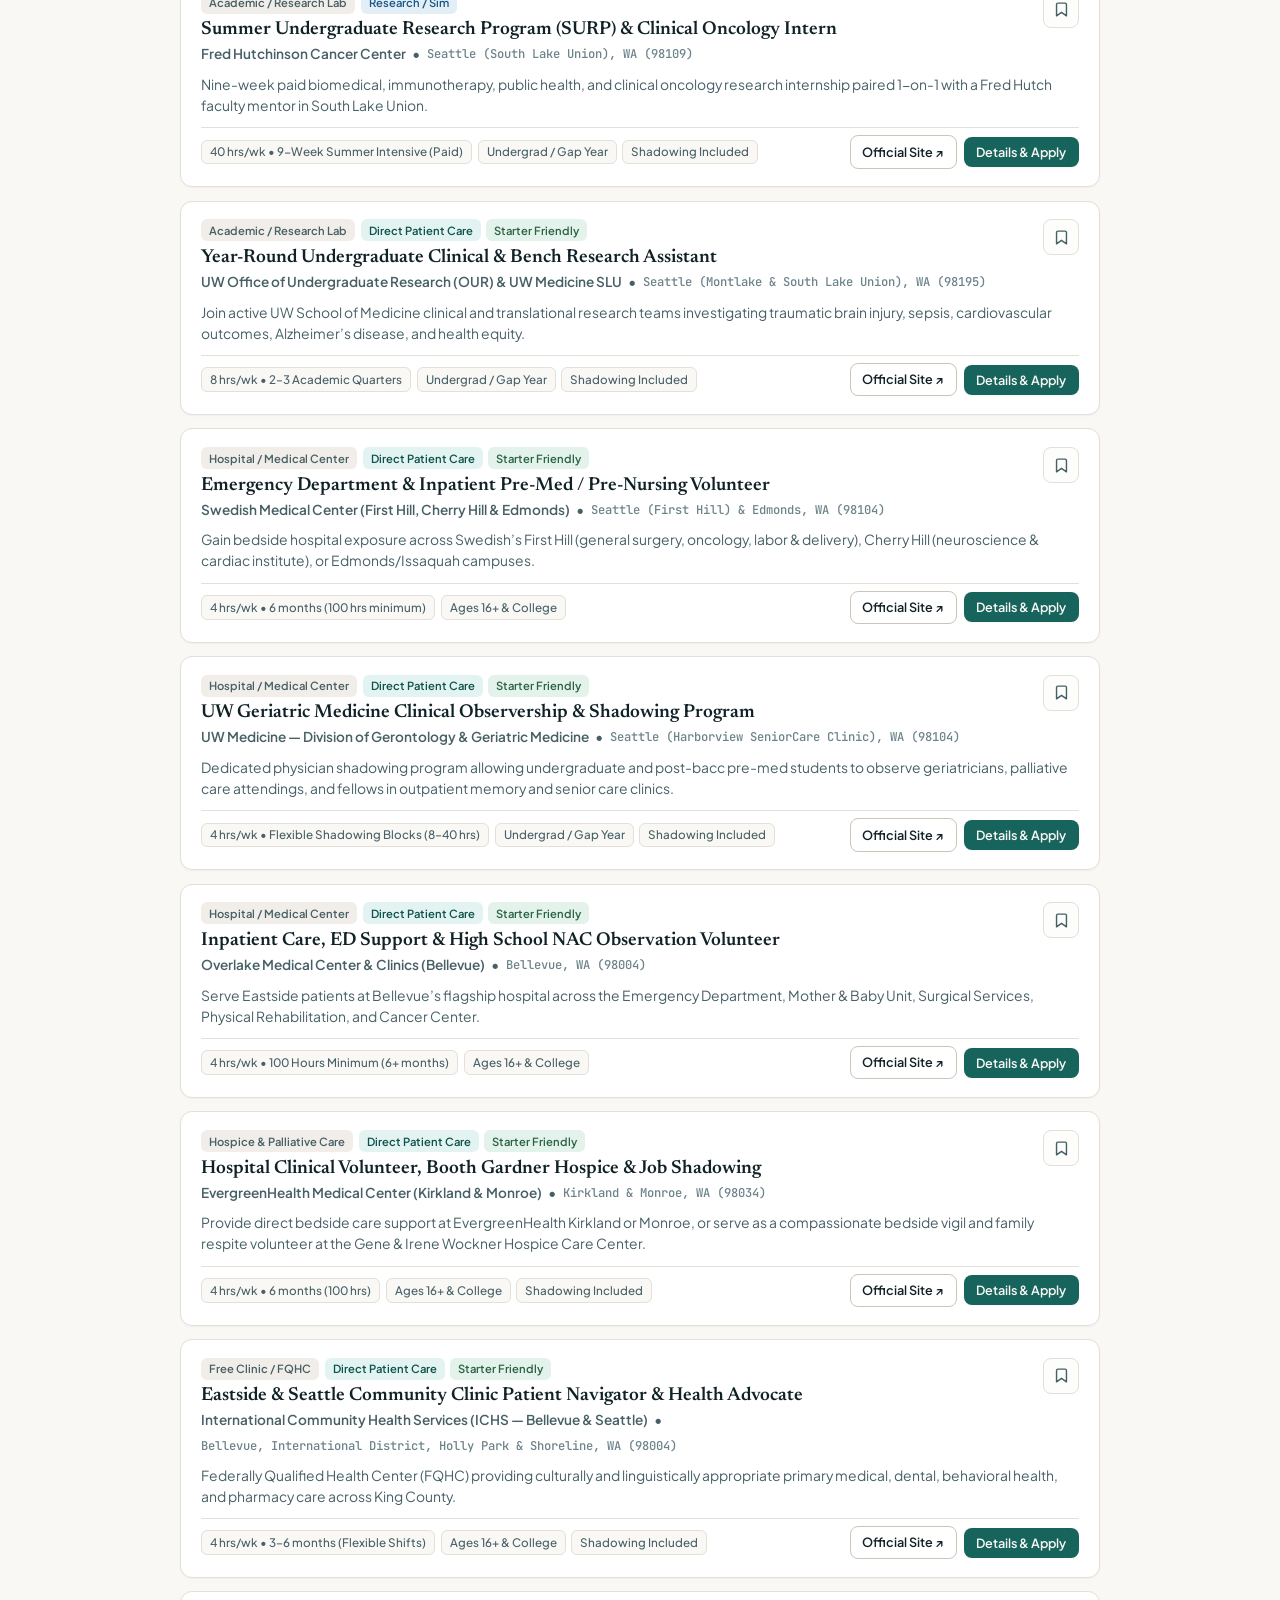
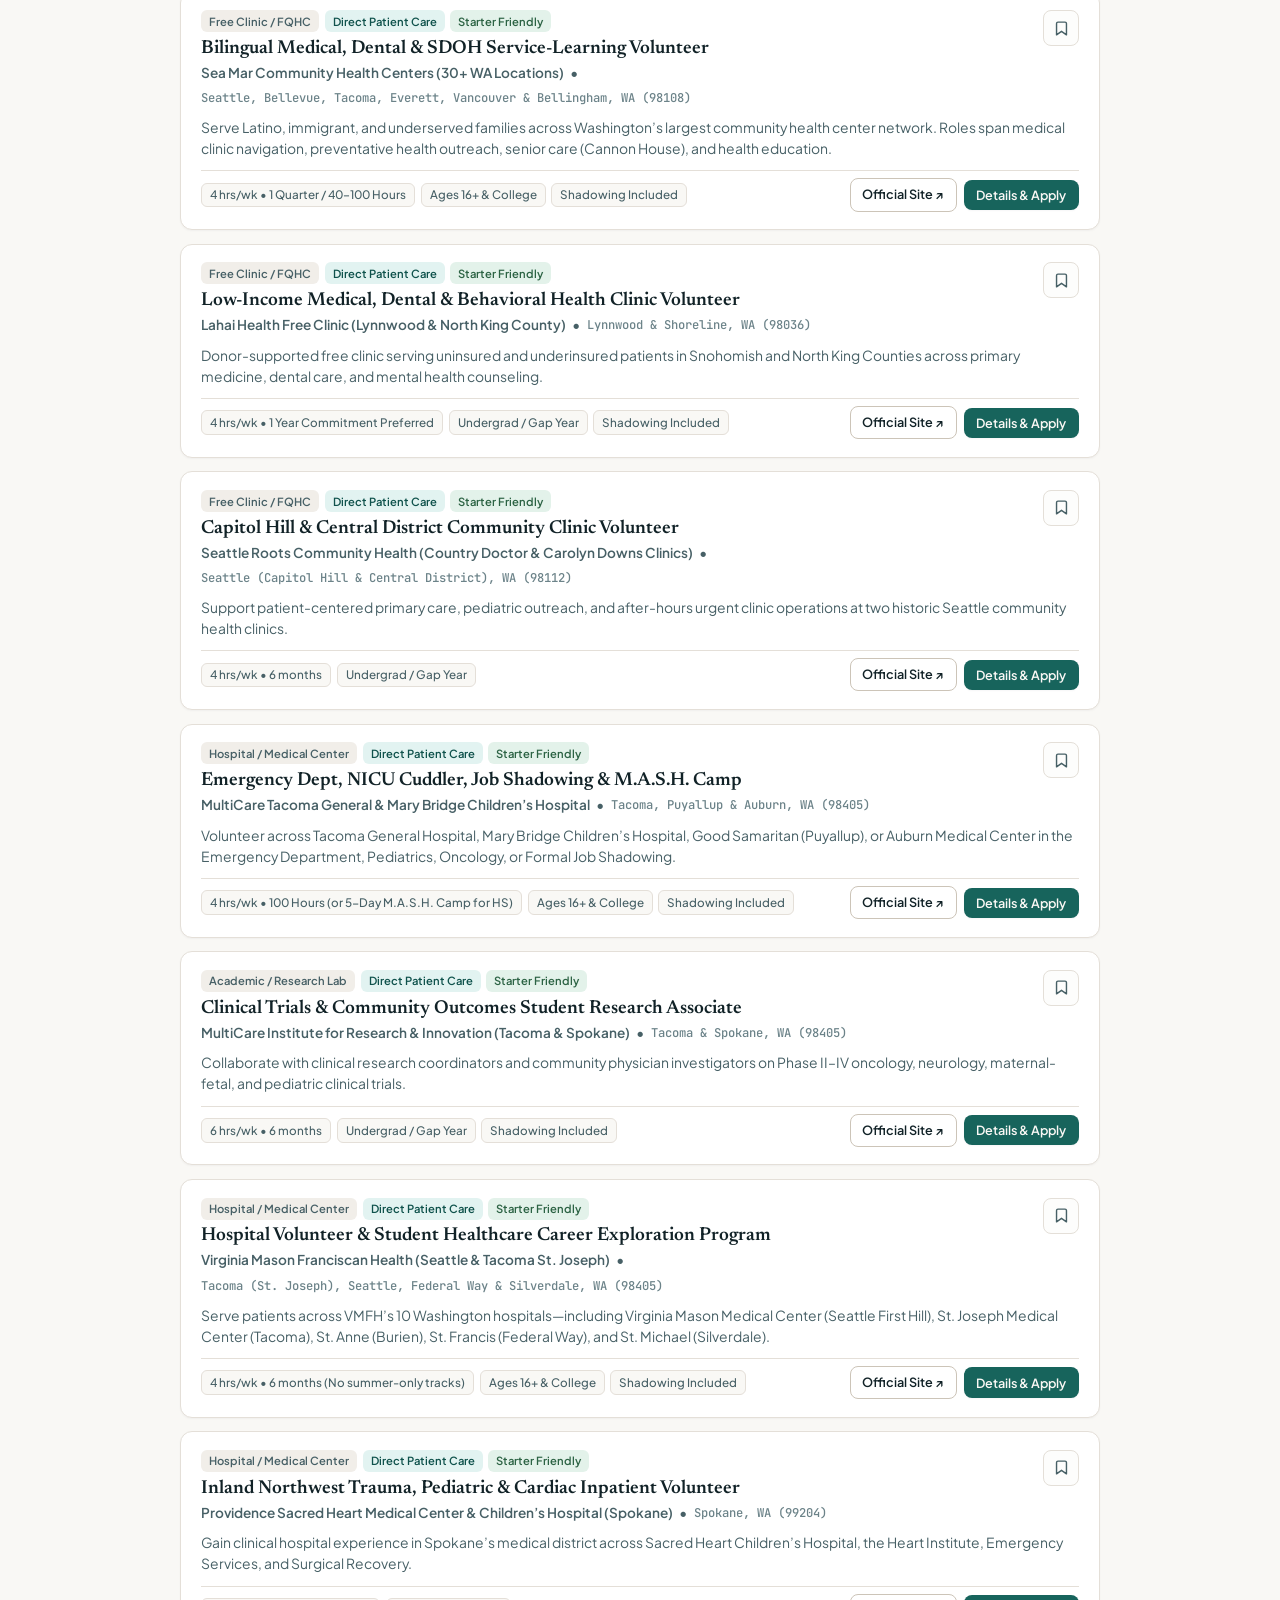
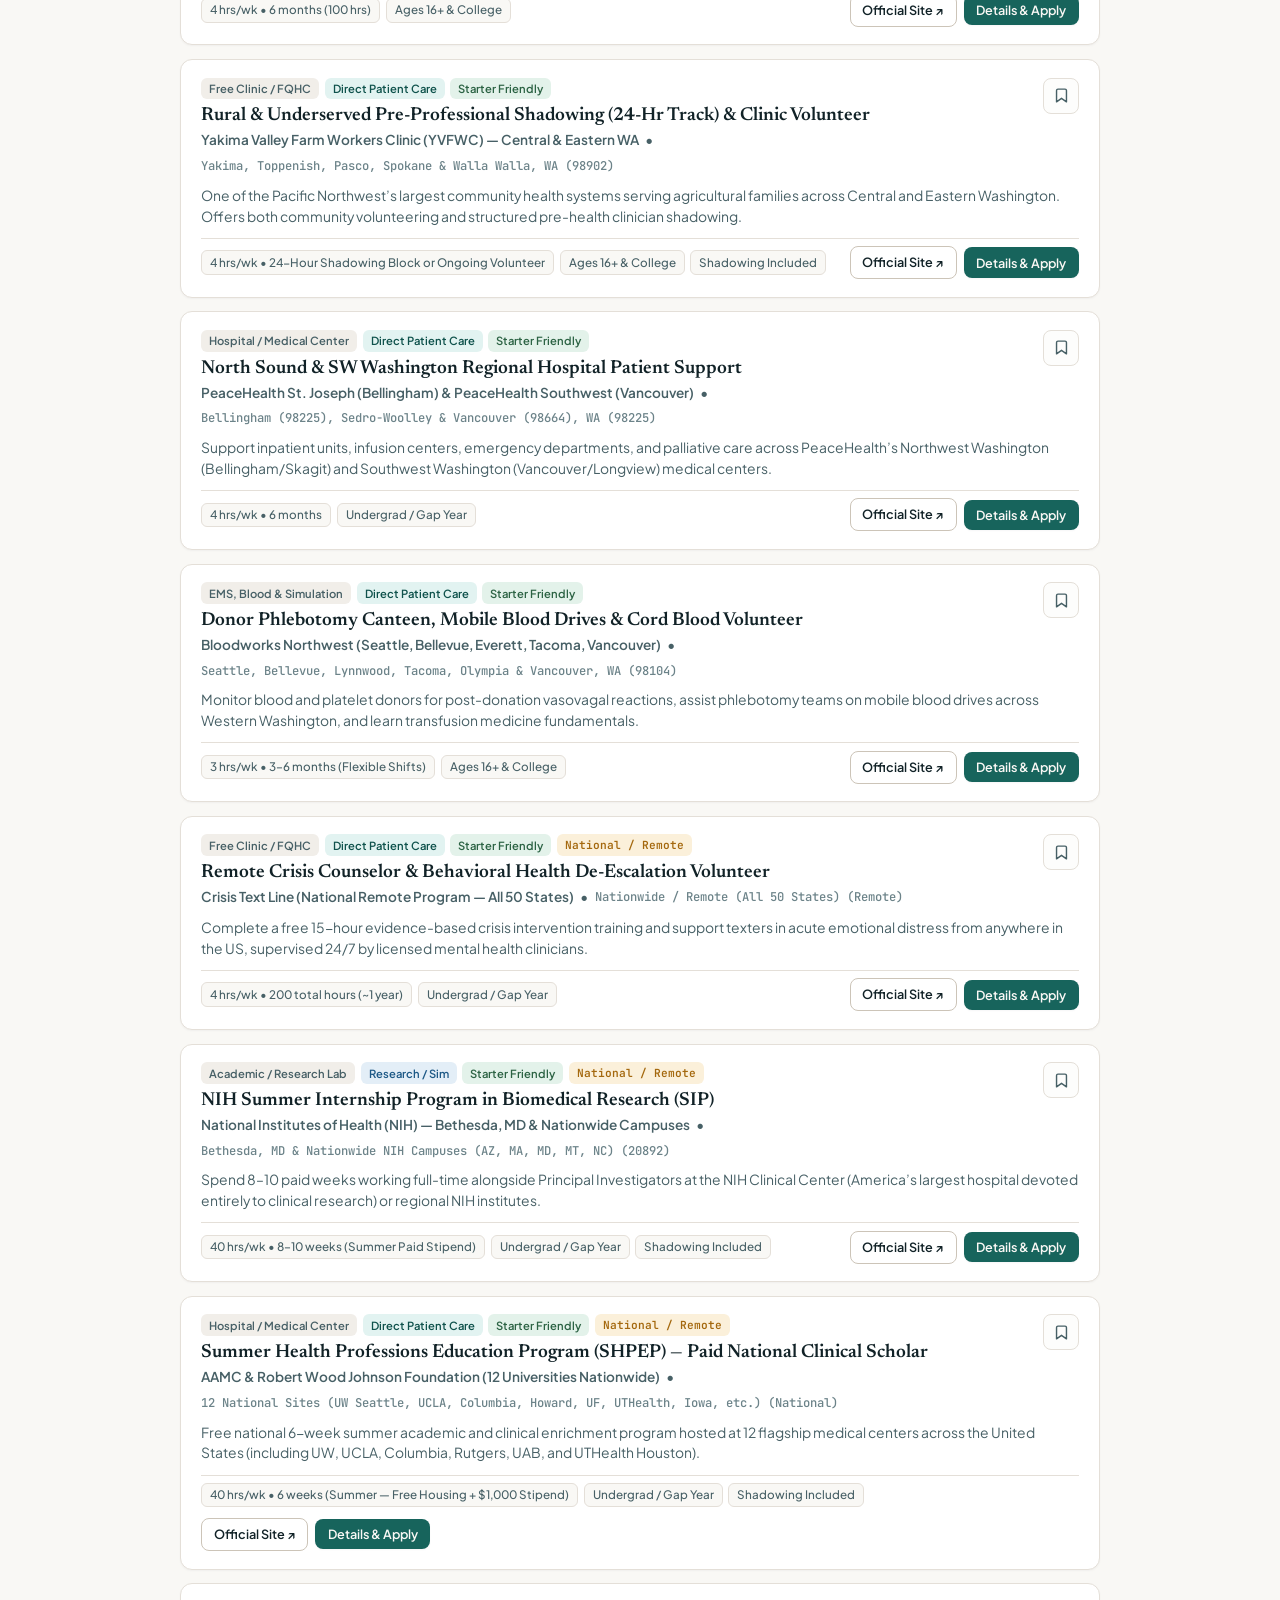
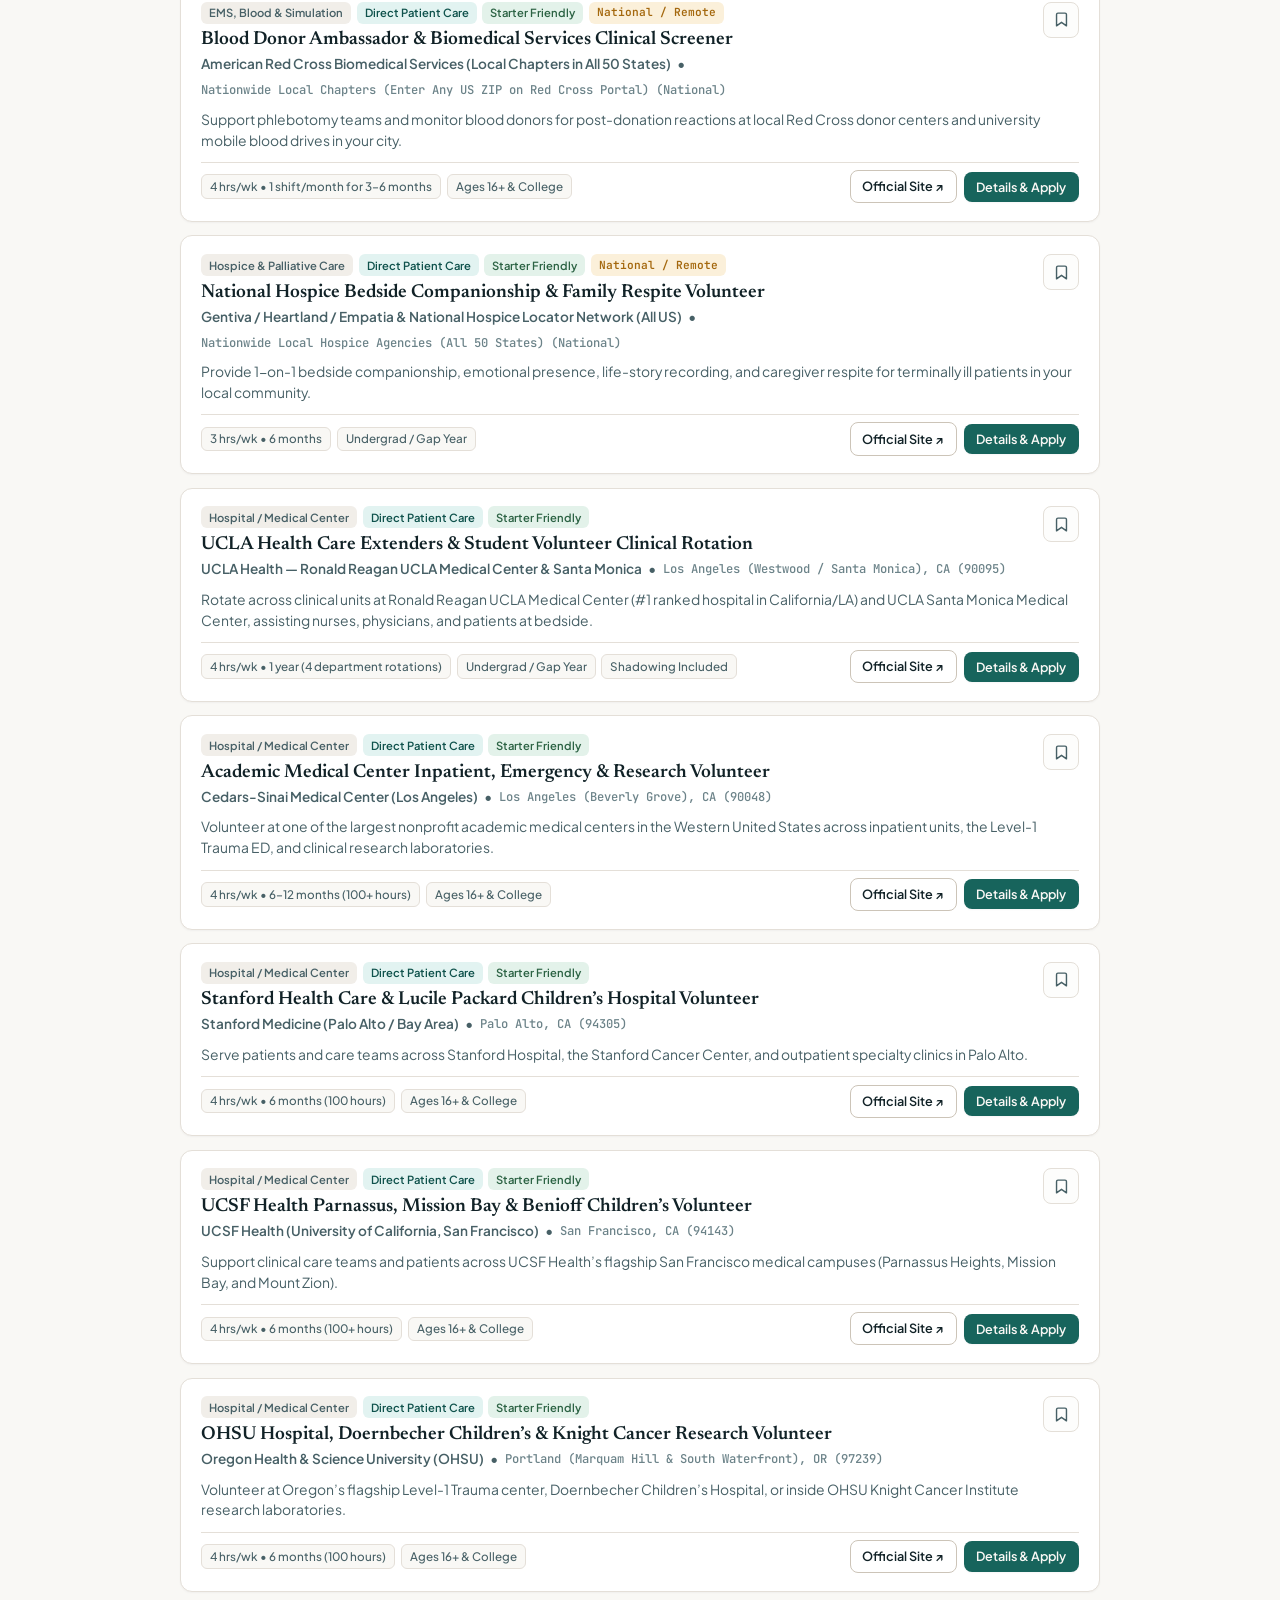
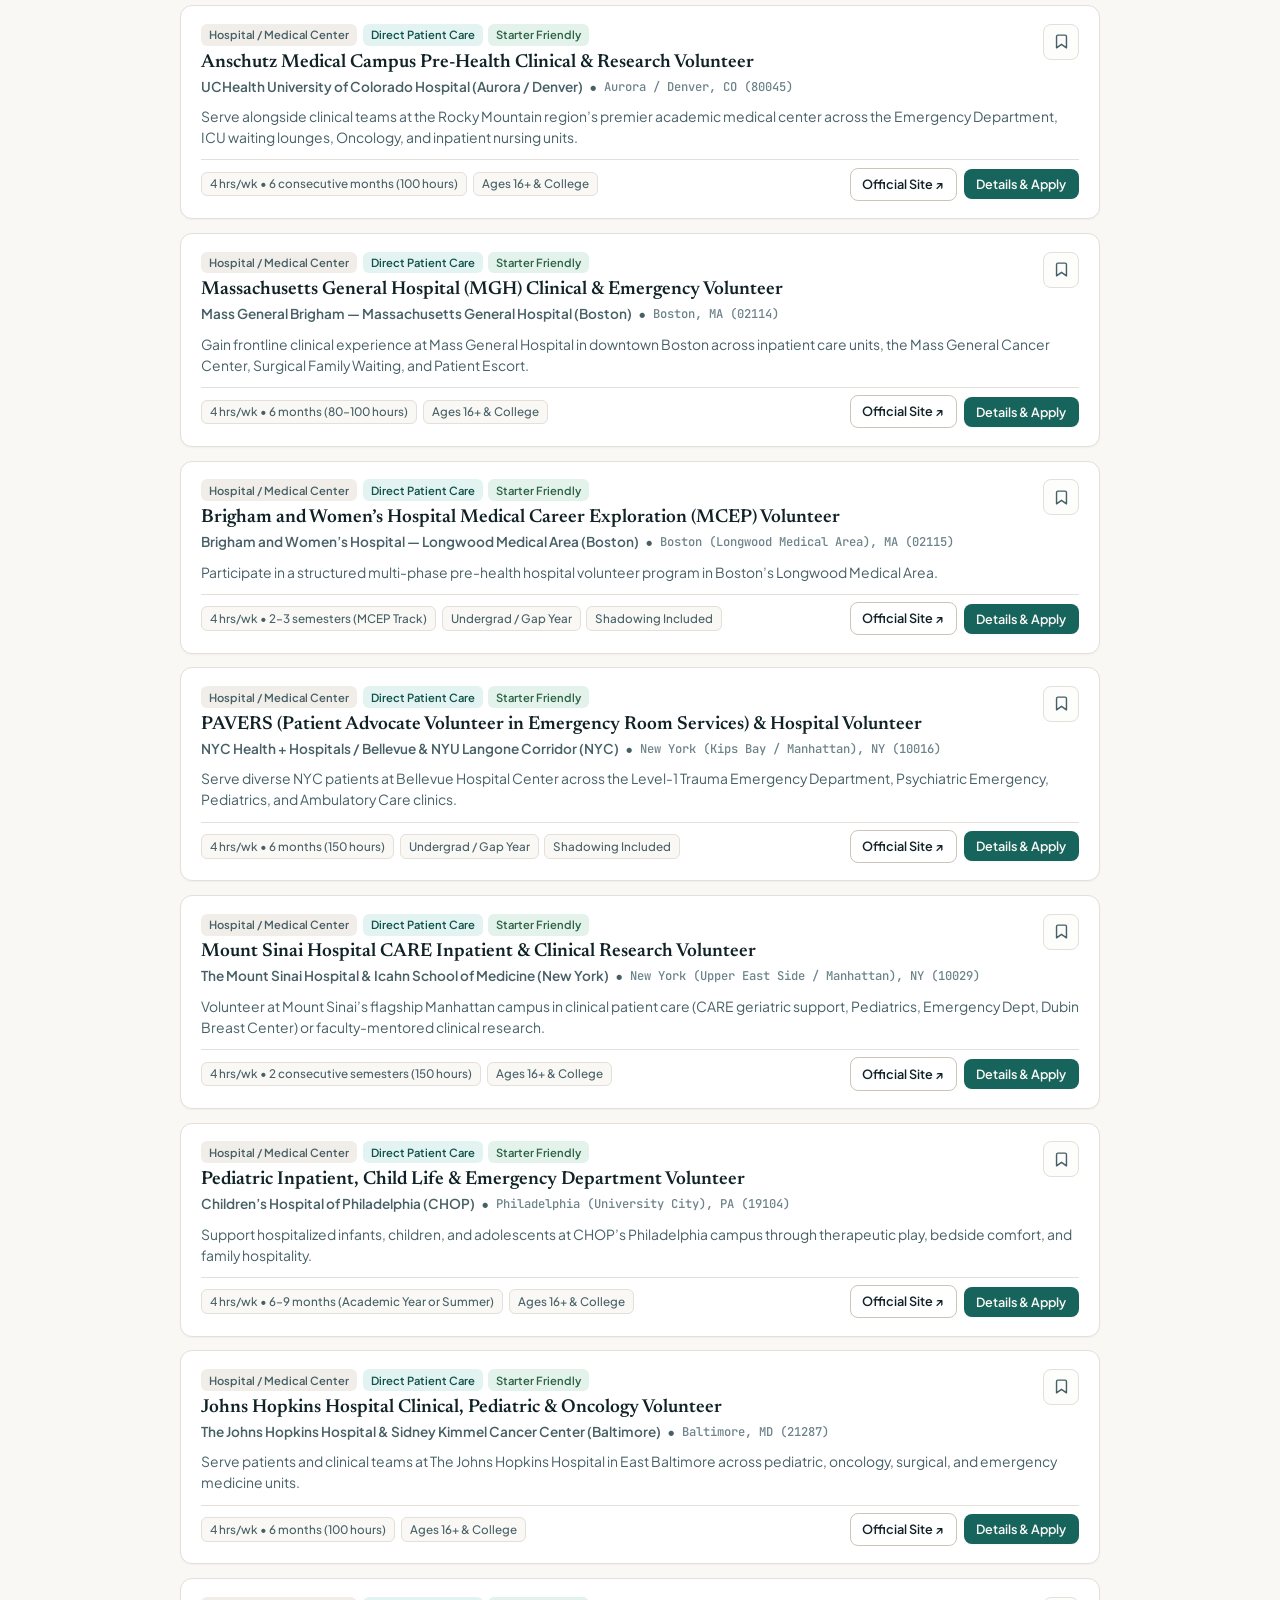
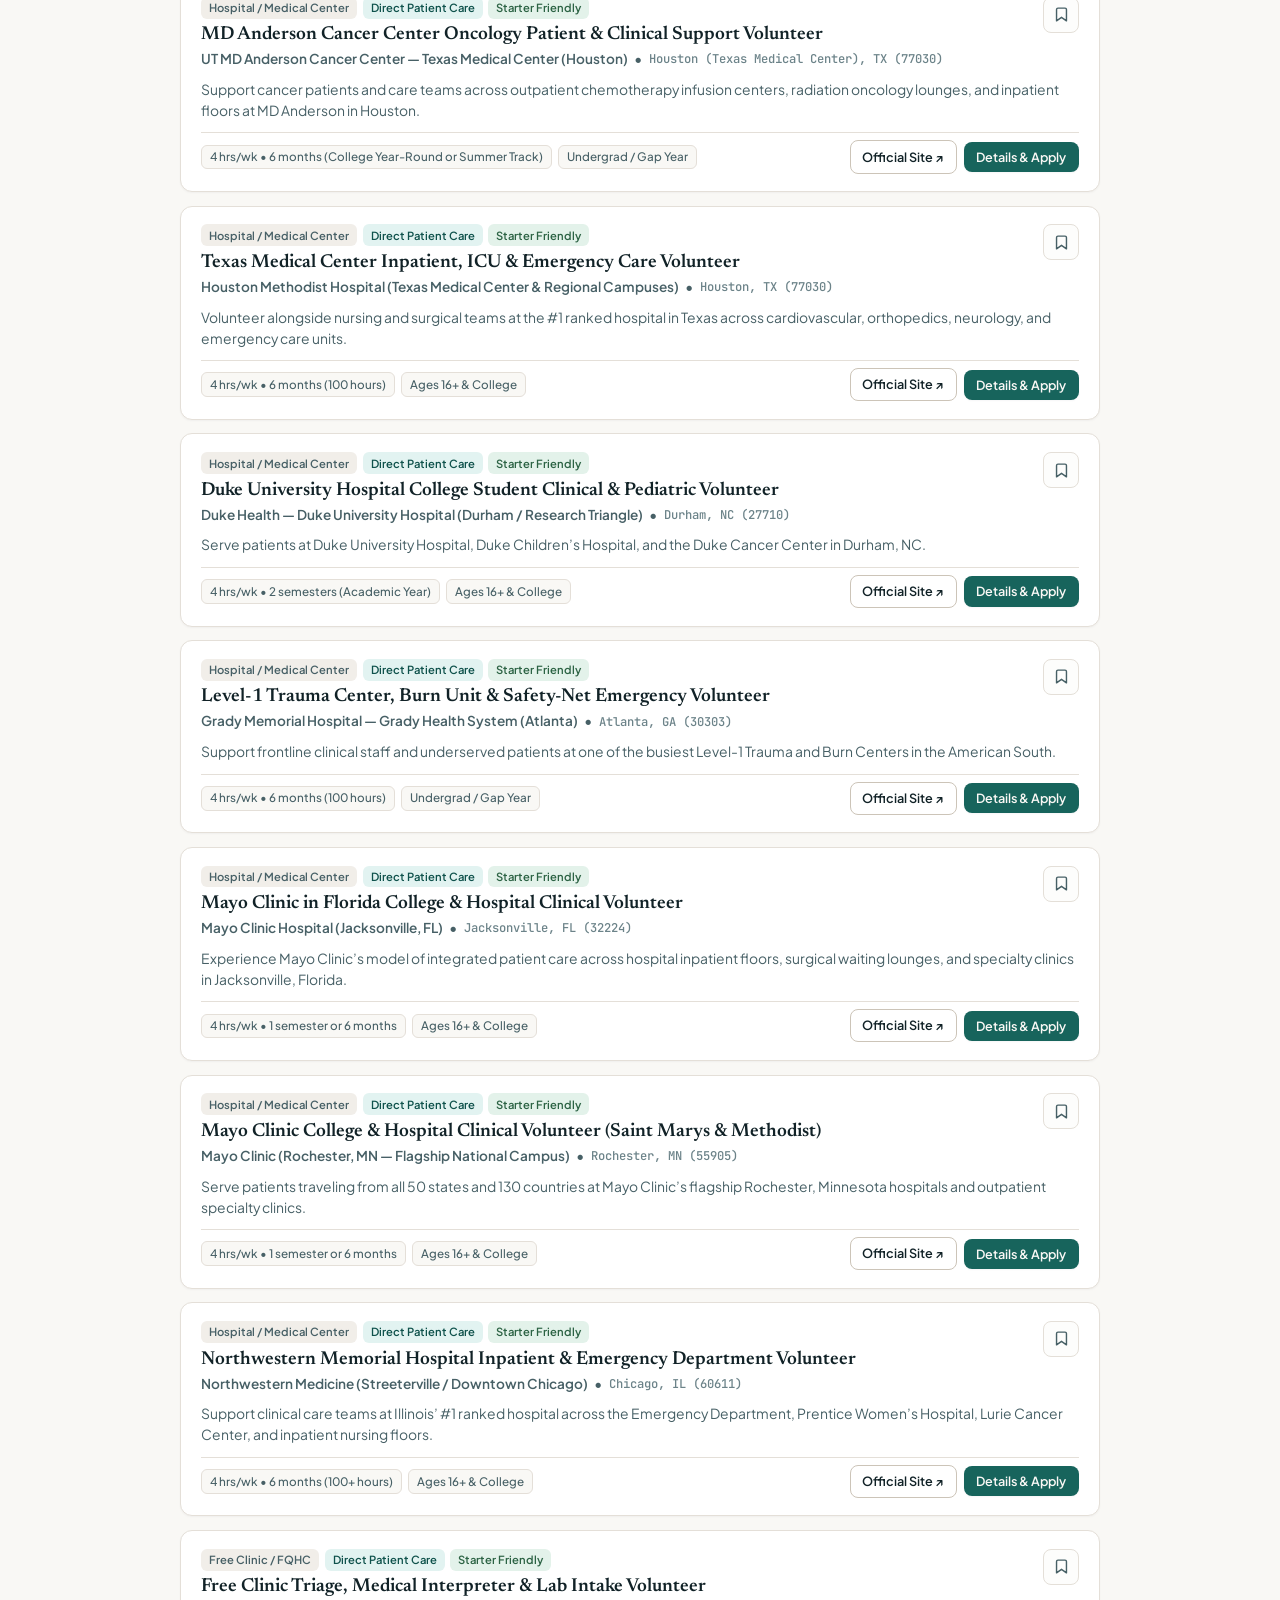
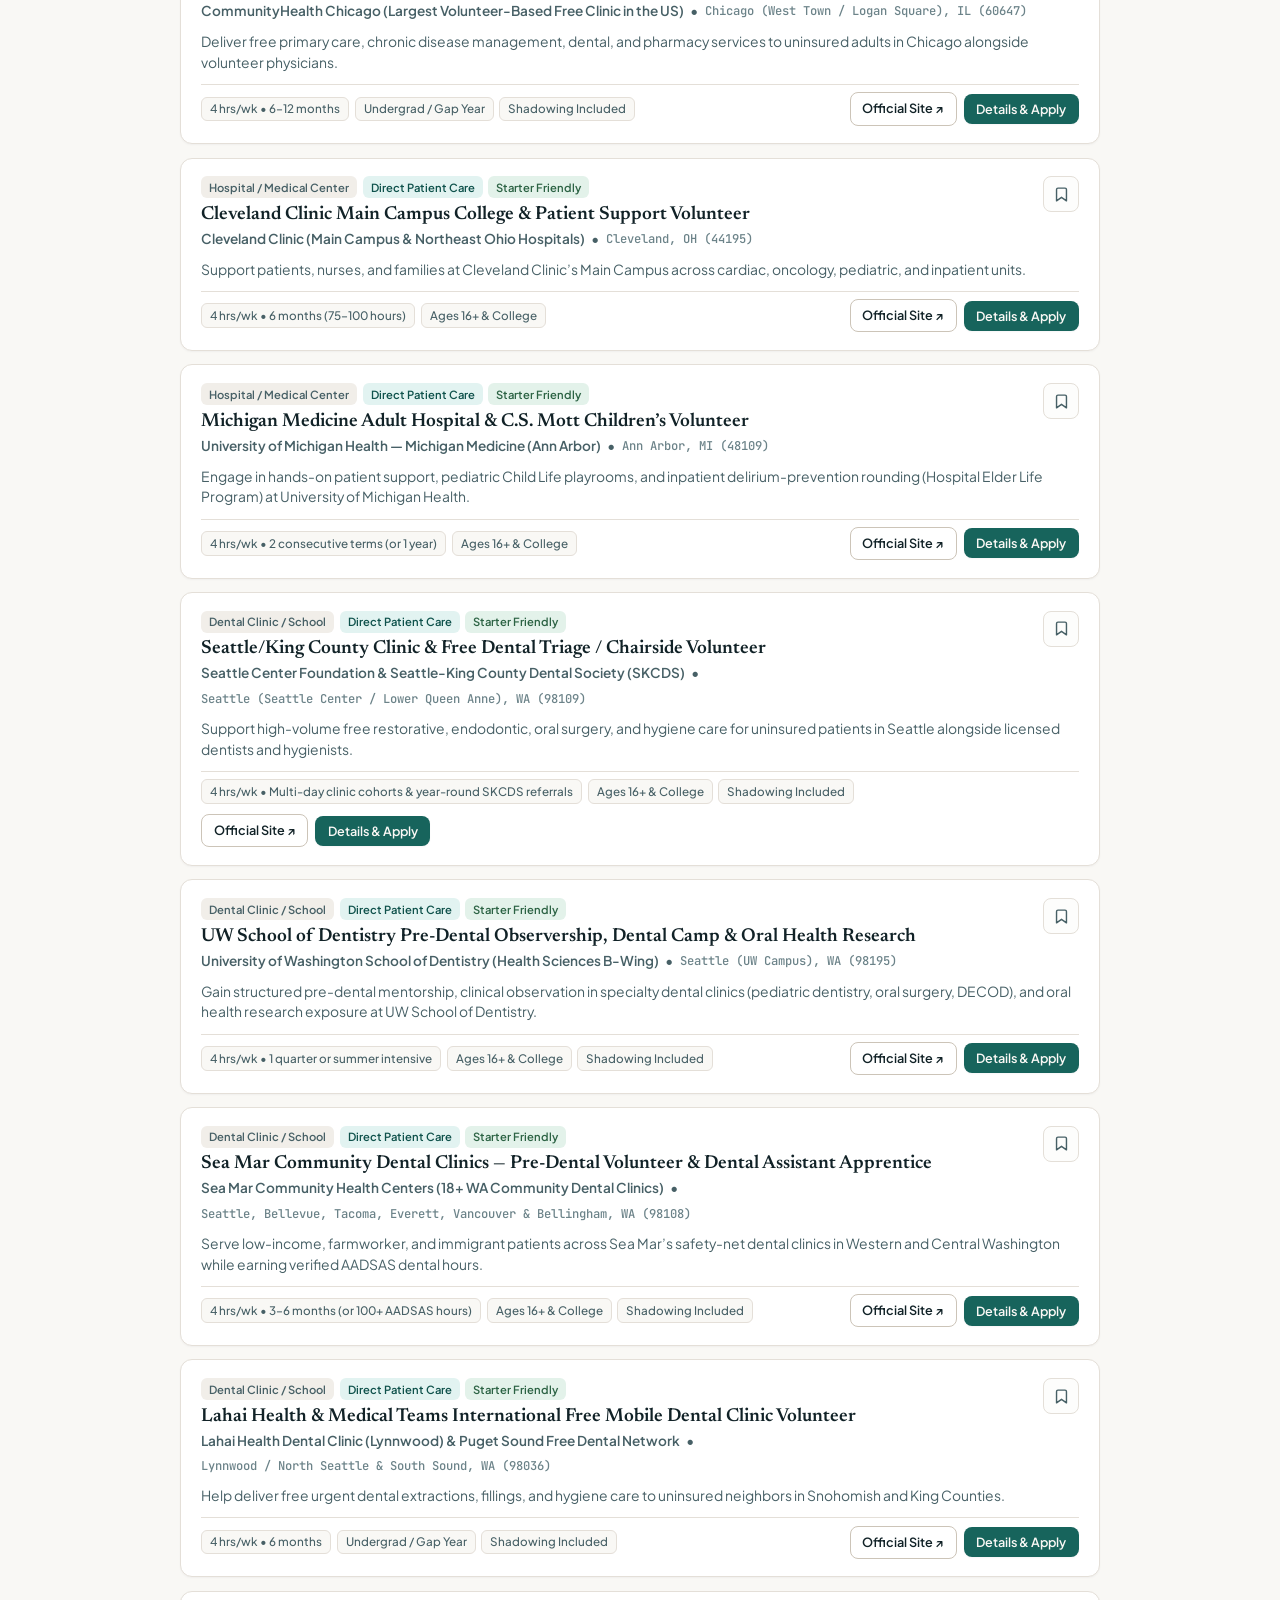
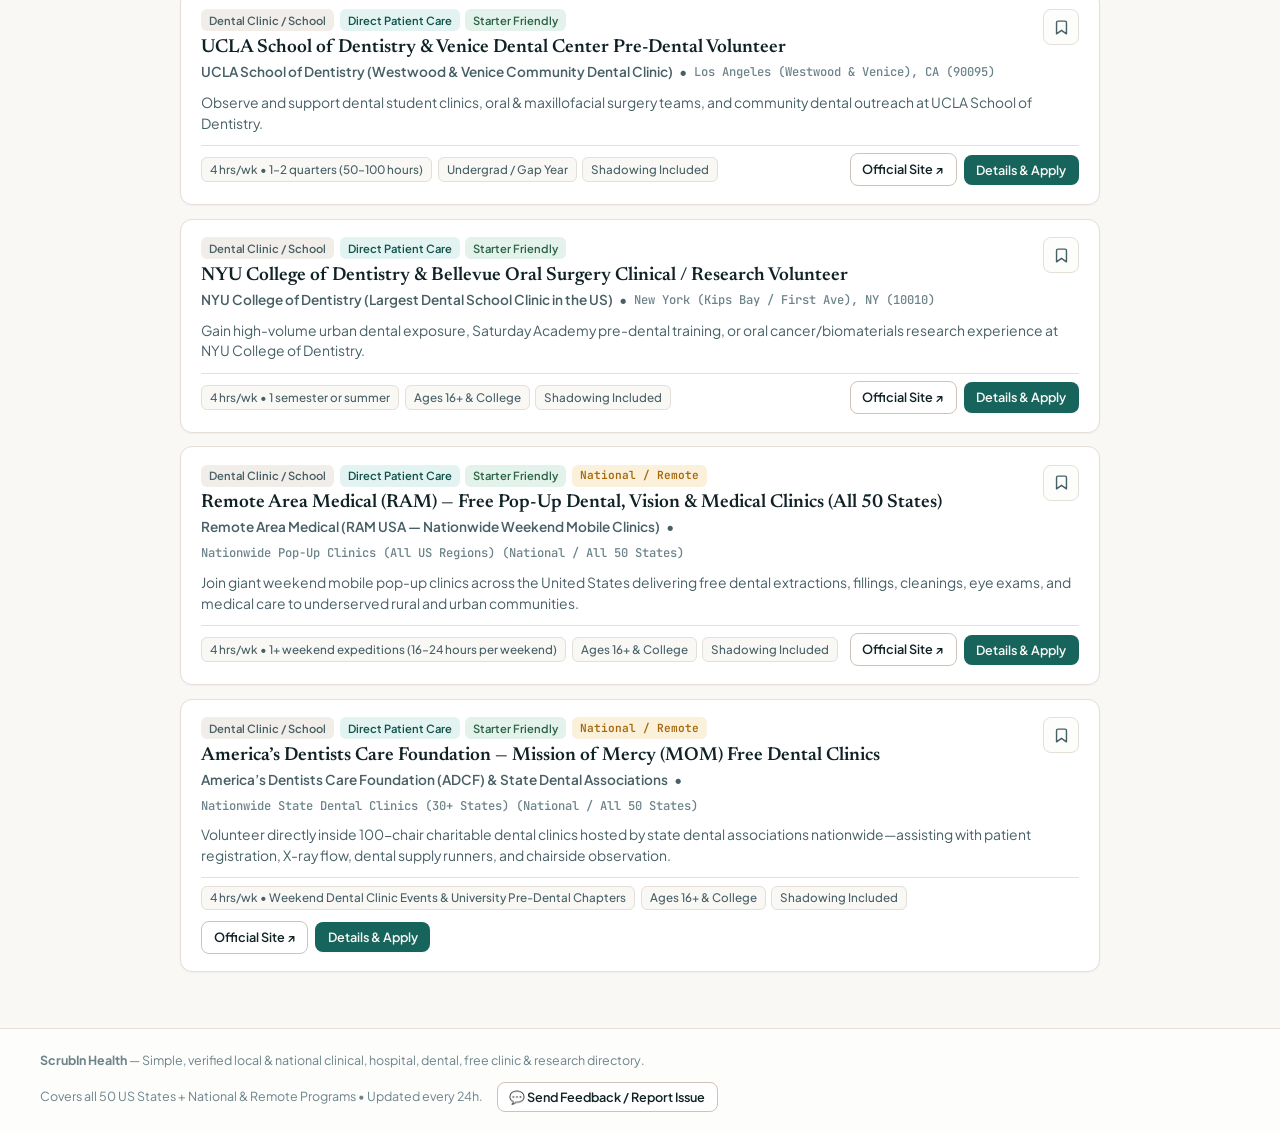
==== commit 490b2ed3: "Deploy ScrubIn Health updates (2026-10-19 03:11 UTC)" ====
--- a/public/index.html
+++ b/public/index.html
@@ -522,9 +522,22 @@
         <div class="panel-card">
           <div class="panel-card-header">
             <h3 class="panel-card-title">Log a Shift</h3>
-            <span class="cloud-sync-mini-pill" id="shift-form-sync-pill">Saved Locally</span>
-          </div>
-          <form class="hours-log-form" id="log-hours-form">
+            <span class="cloud-sync-mini-pill" id="shift-form-sync-pill">🔒 Account Required</span>
+          </div>
+
+          <div id="tracker-auth-gate-card" class="empty-state-box" style="padding: 1.75rem 1.25rem; margin-bottom: 1rem;">
+            <h4 style="font-size: 1rem; font-weight: 700; color: var(--ink-primary); margin-bottom: 0.4rem;">
+              🔒 Sign In Required to Log &amp; Track Hours
+            </h4>
+            <p class="empty-state-text" style="margin-bottom: 0.9rem;">
+              Clinical, dental, research, and shadowing hours are strictly tracked against your verified student account (no guest logging). Sign in with your Google, Apple, or <code>.edu</code> email + 4-digit PIN to log shifts.
+            </p>
+            <button type="button" class="btn btn-primary btn-sm" id="gate-open-signin-btn">
+              Sign In / Verify Account
+            </button>
+          </div>
+
+          <form class="hours-log-form" id="log-hours-form" style="display: none;">
             <div>
               <label for="log-org-input" class="field-label">Facility / Lab</label>
               <input type="text" id="log-org-input" class="form-input" placeholder="e.g. UCLA Health / Harborview" required />
@@ -699,10 +712,10 @@
     <div class="modal-dialog auth-modal-dialog">
       <div class="modal-header">
         <div>
-          <span class="resource-category">Cloud Backup &amp; Multi-Device Sync</span>
-          <h2 class="opp-title" id="auth-modal-title" style="margin-top: 0.2rem;">Sign In to Sync Your Hours</h2>
+          <span class="resource-category">Verified Account &amp; Cloud Hours Sync</span>
+          <h2 class="opp-title" id="auth-modal-title" style="margin-top: 0.2rem;">Sign In &amp; Verify Your Account</h2>
           <p style="font-size: 0.84rem; color: var(--ink-secondary); margin-top: 0.2rem;">
-            Back up your clinical, dental, research, and shadowing hours so they stay in sync across your phone and laptop.
+            Hours are strictly tracked against your verified account. Connect your Google, Apple, or <code>.edu</code> email and verify with your 4-digit PIN.
           </p>
         </div>
         <button type="button" class="modal-close-btn" id="close-auth-modal-btn" aria-label="Close modal">&times;</button>
@@ -711,39 +724,44 @@
       <div class="oauth-buttons-stack">
         <button type="button" class="oauth-btn oauth-btn-google" id="oauth-google-btn">
           <svg width="18" height="18" viewBox="0 0 24 24" aria-hidden="true">
-            <path fill="#4285F4" d="M23.49 12.27c0-.79-.07-1.54-.19-2.27H12v4.51h6.47c-.29 1.48-1.14 2.73-2.4 3.58v3h3.86c2.26-2.09 3.56-5.17 3.56-8.82z"/>
+            <path fill="#4285F4" d="M23.49 12.27c0-.79-.07-1.54-.19-2.27H12v4.51h6.47c-.29 1.48-1.14 1.73-2.4 3.58v3h3.86c2.26-2.09 3.56-5.17 3.56-8.82z"/>
             <path fill="#34A853" d="M12 24c3.24 0 5.95-1.08 7.93-2.91l-3.86-3c-1.08.72-2.45 1.16-4.07 1.16-3.13 0-5.78-2.11-6.73-4.96H1.29v3.09C3.26 21.3 7.31 24 12 24z"/>
             <path fill="#FBBC05" d="M5.27 14.29c-.25-.72-.38-1.49-.38-2.29s.14-1.57.38-2.29V6.62H1.29C.47 8.24 0 10.06 0 12s.47 3.76 1.29 5.38l3.98-3.09z"/>
             <path fill="#EA4335" d="M12 4.75c1.77 0 3.35.61 4.6 1.8l3.42-3.42C17.95 1.19 15.24 0 12 0 7.31 0 3.26 2.7 1.29 6.62l3.98 3.09c.95-2.85 3.6-4.96 6.73-4.96z"/>
           </svg>
-          <span>Continue with Google</span>
+          <span>Connect / Verify Gmail Account</span>
         </button>
 
         <button type="button" class="oauth-btn oauth-btn-apple" id="oauth-apple-btn">
           <svg width="18" height="18" viewBox="0 0 24 24" fill="currentColor" aria-hidden="true">
             <path d="M17.05 20.28c-.98.95-2.05.8-3.08.35-1.09-.46-2.09-.48-3.24 0-1.44.62-2.2.44-3.06-.35C2.79 15.25 3.51 7.59 9.05 7.31c1.35.07 2.29.74 3.08.8 1.18-.24 2.31-.93 3.57-.84 1.51.12 2.65.72 3.4 1.8-3.12 1.87-2.38 5.98.48 7.13-.57 1.5-1.31 2.99-2.54 4.09zM12.03 7.25c-.15-2.23 1.66-4.07 3.74-4.25.29 2.58-2.34 4.5-3.74 4.25z"/>
           </svg>
-          <span>Continue with Apple</span>
+          <span>Connect / Verify Apple Account</span>
         </button>
       </div>
 
       <div class="auth-divider">
-        <span>or sync with your .edu / student email</span>
+        <span id="auth-provider-divider-label">enter your Gmail, Apple, or .edu email &amp; 4-digit PIN</span>
       </div>
 
       <form id="student-auth-form">
+        <input type="hidden" id="auth-provider-input" value="edu" />
+
+        <div id="auth-account-status-banner" class="auth-merge-notice" style="margin-bottom: 0.85rem; display: none;"></div>
+        <div id="auth-error-banner" style="display: none; background-color: var(--accent-warm-soft); color: var(--accent-warm-text); border: 1px solid var(--accent-warm); border-radius: var(--radius-sm); padding: 0.65rem 0.85rem; font-size: 0.82rem; font-weight: 600; margin-bottom: 0.85rem;"></div>
+
         <div class="form-grid-2">
           <div class="full-width">
-            <label for="auth-email-input" class="field-label">Student or Personal Email *</label>
-            <input type="email" id="auth-email-input" class="form-input" placeholder="e.g. alex@uw.edu or alex@ucla.edu" required />
+            <label for="auth-email-input" class="field-label">Gmail, Apple, or Student (.edu) Email *</label>
+            <input type="email" id="auth-email-input" class="form-input" placeholder="e.g. alex@gmail.com or alex@uw.edu" required />
           </div>
           <div>
             <label for="auth-name-input" class="field-label">Your Name *</label>
             <input type="text" id="auth-name-input" class="form-input" placeholder="e.g. Alex Rivera" required />
           </div>
           <div>
-            <label for="auth-pin-input" class="field-label">4-Digit PIN (Optional)</label>
-            <input type="password" id="auth-pin-input" class="form-input" placeholder="••••" maxlength="16" />
+            <label for="auth-pin-input" class="field-label" id="auth-pin-label">4-Digit Security PIN *</label>
+            <input type="password" id="auth-pin-input" class="form-input" placeholder="Enter 4+ digit PIN" minlength="4" maxlength="16" inputmode="numeric" required />
           </div>
           <div>
             <label for="auth-track-select" class="field-label">Pre-Health Track</label>
@@ -768,12 +786,12 @@
 
         <div class="auth-merge-notice">
           <svg width="15" height="15" viewBox="0 0 24 24" fill="none" stroke="currentColor" stroke-width="2.2"><path d="M12 22s8-4 8-10V5l-8-3-8 3v7c0 6 8 10 8 10z"/></svg>
-          <span>Your current guest hours &amp; bookmarked programs will automatically merge into your cloud account.</span>
+          <span>Your 4-digit PIN verifies your identity so only you can view or log hours under your email across devices.</span>
         </div>
 
         <div style="margin-top: 1.1rem; display: flex; justify-content: flex-end; gap: 0.65rem;">
-          <button type="button" class="btn btn-secondary" id="cancel-auth-modal-btn">Continue as Guest</button>
-          <button type="submit" class="btn btn-primary" id="submit-auth-btn">Sign In &amp; Sync Hours</button>
+          <button type="button" class="btn btn-secondary" id="cancel-auth-modal-btn">Cancel</button>
+          <button type="submit" class="btn btn-primary" id="submit-auth-btn">Verify &amp; Sign In</button>
         </div>
       </form>
     </div>
@@ -864,6 +882,6 @@
     </div>
   </footer>
 
-  <script src="/app.js?v=13"></script>
+  <script src="/app.js?v=14"></script>
 </body>
 </html>
